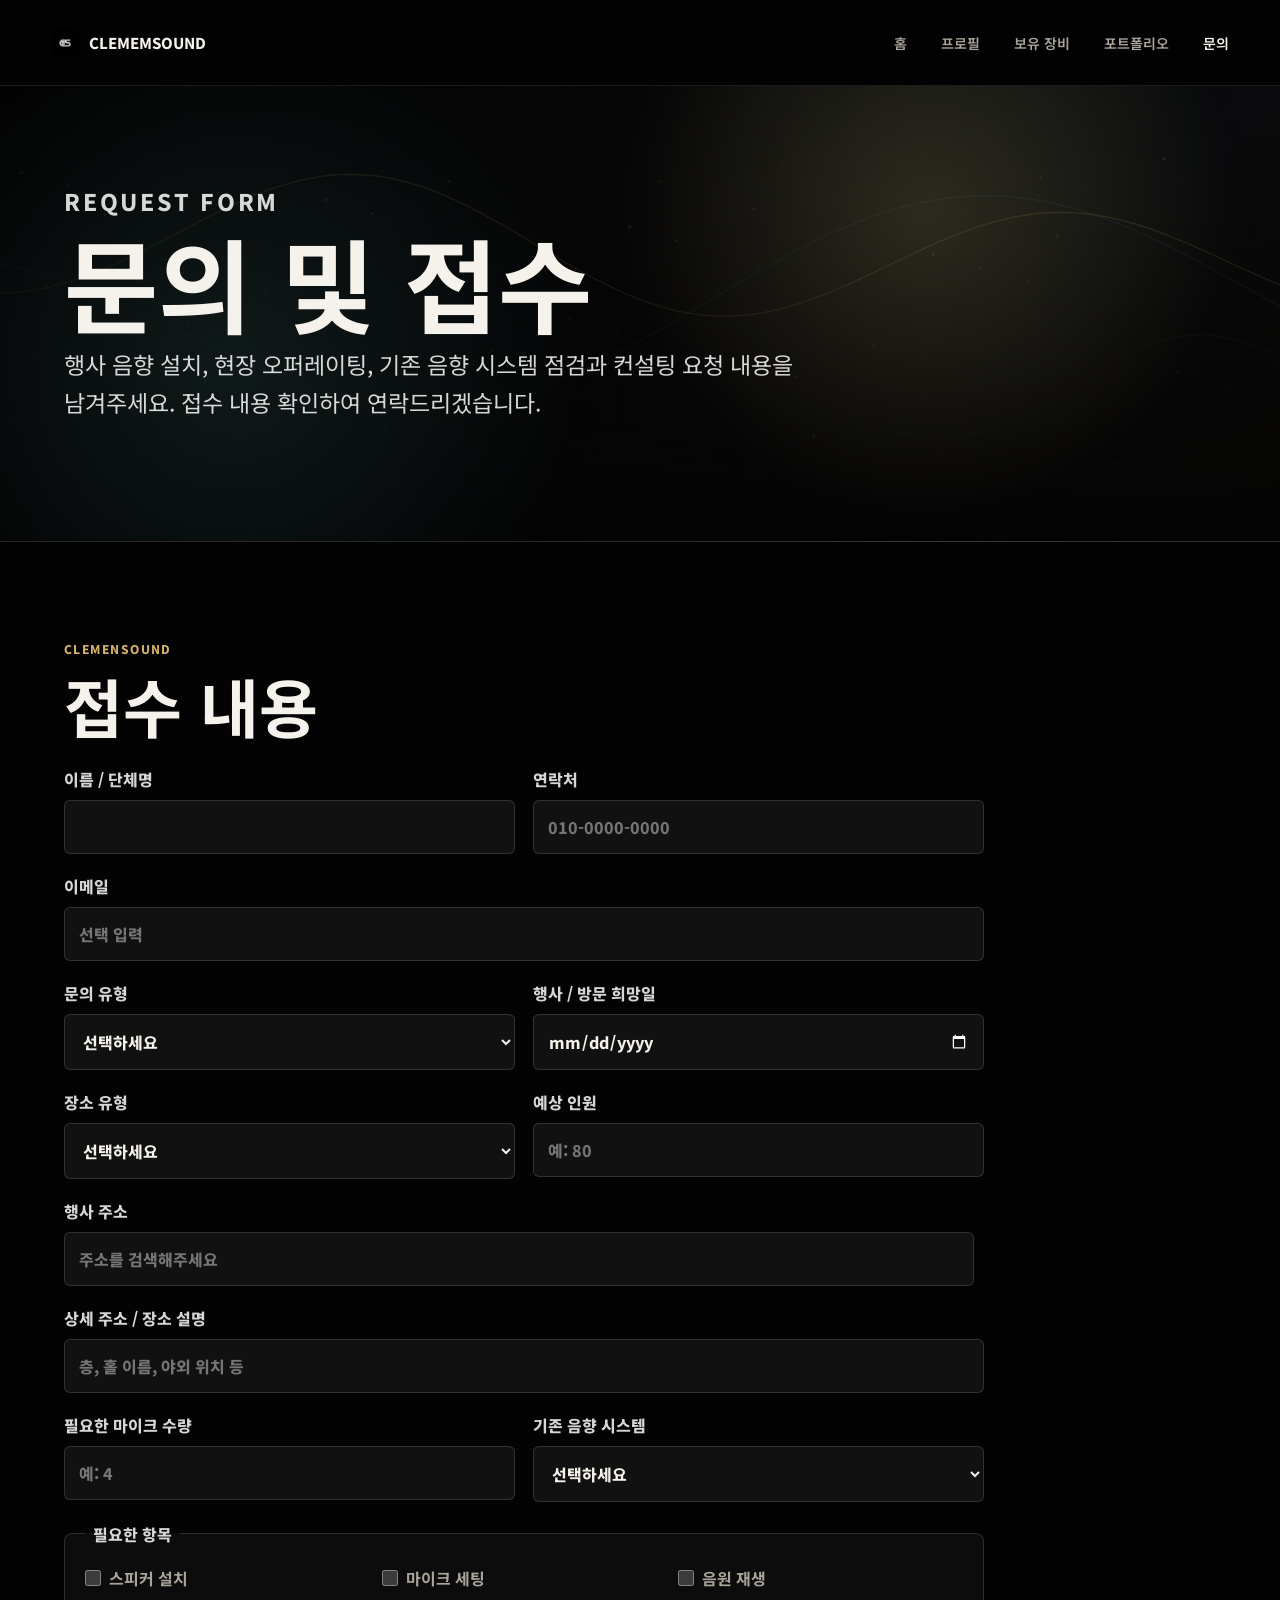
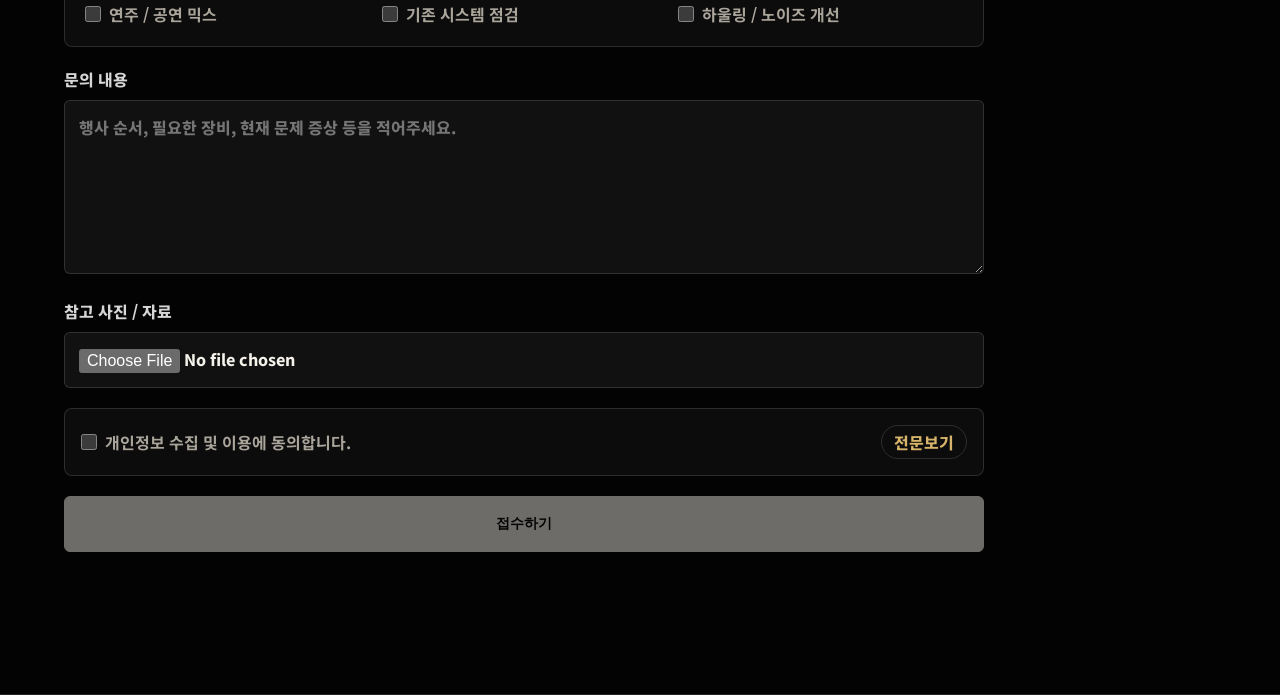
==== contact.html @ e85ae17f "All" ====
<!doctype html>
<html lang="ko">
  <head>
    <meta charset="utf-8" />
    <meta name="viewport" content="width=device-width, initial-scale=1" />
    <title>Contact · CLEMENSound</title>
    <meta
      name="description"
      content="CLEMENSound 음향 시스템 설치, 오퍼레이팅, 점검과 컨설팅 문의 접수 페이지입니다."
    />
    <link rel="preconnect" href="https://fonts.googleapis.com" />
    <link rel="preconnect" href="https://fonts.gstatic.com" crossorigin />
    <link
      href="https://fonts.googleapis.com/css2?family=Inter:wght@400;500;600;700;800&family=Noto+Sans+KR:wght@400;500;700;800&display=swap"
      rel="stylesheet"
    />
    <link rel="stylesheet" href="styles.css" />
    <script src="https://t1.daumcdn.net/mapjsapi/bundle/postcode/prod/postcode.v2.js" defer></script>
  </head>
  <body data-page="contact" data-footer-title="문의 접수 후 확인하여 연락드리겠습니다.">
    <div data-header></div>

    <main class="contact-page">
      <section class="contact-hero" aria-labelledby="contact-title">
        <canvas class="sound-canvas" aria-hidden="true"></canvas>
        <div class="hero-shade" aria-hidden="true"></div>
        <p class="eyebrow">Request Form</p>
        <h1 id="contact-title">문의 및 접수</h1>
        <p>
          행사 음향 설치, 현장 오퍼레이팅, 기존 음향 시스템 점검과 컨설팅 요청 내용을 남겨주세요.
          접수 내용 확인하여 연락드리겠습니다.
        </p>
      </section>

      <section class="contact-section" aria-labelledby="form-title">
        <div class="contact-form-wrap">
          <div class="profile-section-heading">
            <p class="eyebrow">CLEMENSound</p>
            <h2 id="form-title">접수 내용</h2>
          </div>

          <form id="contactForm" class="contact-form">
            <div class="form-grid">
              <label for="name">
                이름 / 단체명
                <input type="text" id="name" name="name" autocomplete="name" required />
              </label>
              <label for="phone">
                연락처
                <input type="tel" id="phone" name="phone" placeholder="010-0000-0000" autocomplete="tel" required />
              </label>
            </div>

            <label for="email">
              이메일
              <input type="email" id="email" name="email" placeholder="선택 입력" autocomplete="email" />
            </label>

            <div class="form-grid">
              <label for="request_type">
                문의 유형
                <select id="request_type" name="request_type" required>
                  <option value="">선택하세요</option>
                  <option value="음향 시스템 설치">음향 시스템 설치</option>
                  <option value="현장 오퍼레이팅">현장 오퍼레이팅</option>
                  <option value="기존 시스템 점검">기존 시스템 점검</option>
                  <option value="수정 및 컨설팅">수정 및 컨설팅</option>
                  <option value="기타 문의">기타 문의</option>
                </select>
              </label>
              <label for="event_date">
                행사 / 방문 희망일
                <input type="date" id="event_date" name="event_date" />
              </label>
            </div>

            <div class="form-grid">
              <label for="venue_type">
                장소 유형
                <select id="venue_type" name="venue_type" required>
                  <option value="">선택하세요</option>
                  <option value="실내 행사장">실내 행사장</option>
                  <option value="야외 행사장">야외 행사장</option>
                  <option value="종교시설">종교시설</option>
                  <option value="공연장">공연장</option>
                  <option value="카페 / 소규모 공간">카페 / 소규모 공간</option>
                  <option value="기타">기타</option>
                </select>
              </label>
              <label for="audience_count">
                예상 인원
                <input type="number" id="audience_count" name="audience_count" min="0" placeholder="예: 80" />
              </label>
            </div>

            <label for="address">
              행사 주소
              <div class="address-row">
                <input type="text" id="address" name="address" readonly placeholder="주소를 검색해주세요" required />
              </div>
            </label>

            <label for="address_detail">
              상세 주소 / 장소 설명
              <input type="text" id="address_detail" name="address_detail" placeholder="층, 홀 이름, 야외 위치 등" />
            </label>

            <div class="form-grid">
              <label for="mic_count">
                필요한 마이크 수량
                <input type="number" id="mic_count" name="mic_count" min="0" placeholder="예: 4" />
              </label>
              <label for="has_system">
                기존 음향 시스템
                <select id="has_system" name="has_system">
                  <option value="">선택하세요</option>
                  <option value="없음">없음</option>
                  <option value="있음">있음</option>
                  <option value="확인 필요">확인 필요</option>
                </select>
              </label>
            </div>

            <fieldset class="service-checks">
              <legend>필요한 항목</legend>
              <label><input type="checkbox" name="needs" value="스피커 설치" /> 스피커 설치</label>
              <label><input type="checkbox" name="needs" value="마이크 세팅" /> 마이크 세팅</label>
              <label><input type="checkbox" name="needs" value="음원 재생" /> 음원 재생</label>
              <label><input type="checkbox" name="needs" value="연주 / 공연 믹스" /> 연주 / 공연 믹스</label>
              <label><input type="checkbox" name="needs" value="기존 시스템 점검" /> 기존 시스템 점검</label>
              <label><input type="checkbox" name="needs" value="하울링 / 노이즈 개선" /> 하울링 / 노이즈 개선</label>
            </fieldset>

            <label for="message">
              문의 내용
              <textarea id="message" name="message" rows="6" placeholder="행사 순서, 필요한 장비, 현재 문제 증상 등을 적어주세요." required></textarea>
            </label>

            <label for="attachment">
              참고 사진 / 자료
              <input type="file" id="attachment" name="attachment" accept="image/*,.pdf" />
            </label>

            <div class="privacy-box">
              <label for="privacyAgree">
                <input type="checkbox" id="privacyAgree" required />
                개인정보 수집 및 이용에 동의합니다.
              </label>
              <button type="button" id="viewPrivacy">전문보기</button>
            </div>

            <button type="submit" class="button primary submit-button" disabled>접수하기</button>
            <p id="formStatus" class="form-status" role="status" aria-live="polite"></p>
          </form>
        </div>
      </section>
    </main>

    <div id="loading-message" class="loading-overlay" hidden>
      <div class="loading-box">
        <div class="spinner" aria-hidden="true"></div>
        <p>접수 등록 중입니다.<br />잠시만 기다려 주세요.</p>
      </div>
    </div>

    <div id="privacy-modal" class="modal" hidden>
      <div class="modal-content">
        <button type="button" class="close" aria-label="닫기">&times;</button>
        <h2>개인정보 수집 및 이용 안내</h2>
        <p>
          수집된 개인정보는 문의 확인, 일정 조율, 견적 및 서비스 응대를 위한 목적으로만 사용됩니다.
          접수자는 이에 동의하며, 요청 시 접수 정보 삭제를 요청할 수 있습니다.
        </p>
      </div>
    </div>

    <div data-footer></div>
    <script src="common.js"></script>
    <script src="script.js"></script>
    <script src="contact.js?v=20260425-forms-6"></script>
  </body>
</html>
---- styles.css ----
:root {
  color-scheme: dark;
  --font-main: "Century Gothic", "HY태백", "HYTaebaek", "Noto Sans KR", "Malgun Gothic", system-ui, sans-serif;
  --hero-height: 46vh;
  --bg: #030303;
  --panel: #0d0e10;
  --panel-2: #14161a;
  --text: #f5f2eb;
  --muted: #aaa59b;
  --line: rgba(245, 242, 235, 0.14);
  --white-soft: rgba(255, 255, 255, 0.84);
  --gold: #d7b46a;
  --red: #d95f50;
  --cyan: #77d7d5;
}

* {
  box-sizing: border-box;
}

html {
  scroll-behavior: smooth;
  scroll-padding-top: 86px;
}

body {
  margin: 0;
  padding-bottom: 0;
  background: var(--bg);
  color: var(--text);
  font-family: var(--font-main);
  letter-spacing: 0;
  overflow-wrap: break-word;
  word-break: keep-all;
}

a {
  color: inherit;
  text-decoration: none;
}

.site-header {
  position: fixed;
  inset: 0 0 auto;
  z-index: 100;
  width: 100%;
  min-height: 86px;
  display: flex;
  align-items: center;
  padding: 22px clamp(20px, 4vw, 56px);
  border-bottom: 1px solid rgba(245, 242, 235, 0.1);
  background: rgba(3, 3, 3, 0.82);
  backdrop-filter: blur(18px);
}

.header-inner {
  display: flex;
  align-items: center;
  justify-content: space-between;
  gap: 24px;
  width: 100%;
}

.brand,
.nav-links {
  display: flex;
  align-items: center;
}

.brand {
  gap: 10px;
  font-weight: 800;
  font-size: 15px;
  text-transform: uppercase;
  white-space: nowrap;
}

.brand img {
  width: 28px;
  height: 28px;
  object-fit: contain;
  border-radius: 4px;
}

/* .brand-mark {
  width: 26px;
  height: 26px;
  border: 1px solid var(--line);
  border-radius: 50%;
  background:
    linear-gradient(90deg, transparent 41%, var(--gold) 42% 46%, transparent 47%),
    radial-gradient(circle at 50% 50%, rgba(215, 180, 106, 0.8), transparent 48%);
} */

.nav-links {
  gap: clamp(16px, 3vw, 34px);
  color: var(--muted);
  font-size: 14px;
  font-weight: 600;
}

.nav-links a:hover {
  color: var(--text);
}

.nav-links a.is-active,
.nav-links a[aria-current="page"] {
  color: var(--text);
}

.hero {
  position: relative;
  min-height: var(--hero-height);
  display: grid;
  align-items: end;
  overflow: hidden;
  padding: 118px clamp(20px, 5vw, 72px) 30px;
  border-bottom: 1px solid var(--line);
  background-color: #030303;
  background-image:
    linear-gradient(90deg, rgba(3, 3, 3, 0.9), rgba(3, 3, 3, 0.54)),
    url("assets/images/saffiano2.jpg");
  background-position:
    center,
    top left;
  background-repeat:
    no-repeat,
    repeat;
  background-size:
    auto,
    auto;
}

.sound-canvas,
.hero-shade {
  position: absolute;
  inset: 0;
}

.sound-canvas {
  width: 100%;
  height: 100%;
  opacity: 0.64;
}

.hero-shade {
  background:
    radial-gradient(circle at 72% 28%, rgba(215, 180, 106, 0.16), transparent 31%),
    radial-gradient(circle at 18% 62%, rgba(119, 215, 213, 0.1), transparent 32%),
    linear-gradient(90deg, rgba(3, 3, 3, 0.74) 0%, rgba(3, 3, 3, 0.48) 44%, rgba(3, 3, 3, 0.32) 100%),
    linear-gradient(180deg, rgba(3, 3, 3, 0.18), rgba(3, 3, 3, 0.9));
}

.hero-inner {
  position: relative;
  z-index: 1;
  width: min(900px, 100%);
  padding-bottom: clamp(32px, 6vh, 62px);
}

.eyebrow {
  margin: 0 0 16px;
  color: var(--gold);
  font-size: 12px;
  font-weight: 800;
  letter-spacing: 0.12em;
  text-transform: uppercase;
}

h1,
h2,
h3,
p {
  margin-top: 0;
}

h1 {
  margin-bottom: 20px;
  font-size: clamp(62px, 13vw, 170px);
  line-height: 0.86;
  letter-spacing: 0;
  overflow-wrap: normal;
  word-break: keep-all;
}

.brand span,
#hero-title {
  white-space: nowrap;
}

h2,
h3,
p,
.button,
.nav-links a,
.equipment-row h3,
.equipment-row p,
.equipment-row strong {
  overflow-wrap: break-word;
}

.hero-copy {
  width: min(690px, 100%);
  color: var(--white-soft);
  font-size: clamp(18px, 2vw, 24px);
  line-height: 1.62;
}

.hero-actions {
  display: flex;
  flex-wrap: wrap;
  gap: 12px;
  margin-top: 34px;
}

.button {
  display: inline-flex;
  align-items: center;
  justify-content: center;
  min-height: 48px;
  padding: 0 22px;
  border: 1px solid var(--line);
  border-radius: 6px;
  font-weight: 800;
  font-size: 14px;
}

.button.primary {
  background: var(--text);
  color: #050505;
  border-color: var(--text);
}

.button.secondary {
  color: var(--text);
  background: rgba(255, 255, 255, 0.06);
}

.button:hover {
  transform: translateY(-1px);
}

.hero-metrics {
  position: relative;
  z-index: 1;
  display: grid;
  grid-template-columns: repeat(3, minmax(0, 1fr));
  gap: 1px;
  width: min(760px, 100%);
  background: var(--line);
  border: 1px solid var(--line);
}

.hero-metrics div {
  padding: 18px;
  background: rgba(8, 9, 10, 0.72);
  backdrop-filter: blur(14px);
}

.hero-metrics strong,
.hero-metrics span {
  display: block;
}

.hero-metrics strong {
  font-size: 24px;
}

.hero-metrics span {
  margin-top: 4px;
  color: var(--muted);
  font-size: 13px;
}

.section {
  padding: clamp(76px, 11vw, 142px) clamp(20px, 5vw, 72px);
}

.section-heading {
  display: flex;
  justify-content: space-between;
  gap: 24px;
  align-items: end;
  margin-bottom: 34px;
}

.section-heading.narrow {
  display: block;
  max-width: 760px;
}

h2 {
  margin-bottom: 0;
  font-size: clamp(34px, 5vw, 70px);
  line-height: 1;
}

.work-grid {
  display: grid;
  grid-template-columns: repeat(3, minmax(0, 1fr));
  gap: 1px;
  background: var(--line);
  border: 1px solid var(--line);
}

.work-card {
  min-height: 430px;
  padding: 28px;
  display: flex;
  flex-direction: column;
  justify-content: flex-end;
  background: linear-gradient(180deg, var(--panel-2), var(--panel));
}

.track-visual {
  flex: 1;
  display: flex;
  align-items: center;
  gap: 12px;
  margin-bottom: 42px;
}

.track-visual span {
  width: 100%;
  min-width: 16px;
  border-radius: 999px;
  background: currentColor;
  opacity: 0.84;
}

.track-visual span:nth-child(1) { height: 28%; }
.track-visual span:nth-child(2) { height: 62%; }
.track-visual span:nth-child(3) { height: 100%; }
.track-visual span:nth-child(4) { height: 48%; }
.track-visual span:nth-child(5) { height: 78%; }

.track-visual.calm { color: var(--gold); }
.track-visual.pulse { color: var(--red); }
.track-visual.bright { color: var(--cyan); }

.work-card h3,
.service-list h3 {
  margin-bottom: 12px;
  font-size: 24px;
}

.work-card p,
.service-list p,
.studio-copy p {
  color: var(--muted);
  line-height: 1.74;
}

.services-section {
  background: #08090a;
}

.service-list {
  display: grid;
  margin-top: 42px;
  border-top: 1px solid var(--line);
}

.service-list article {
  display: grid;
  grid-template-columns: 90px 1fr 1.4fr;
  gap: 28px;
  padding: 30px 0;
  border-bottom: 1px solid var(--line);
}

.service-list span {
  color: var(--gold);
  font-weight: 800;
}

.studio-section {
  display: grid;
  grid-template-columns: minmax(0, 0.95fr) minmax(320px, 0.72fr);
  gap: clamp(28px, 6vw, 86px);
  align-items: center;
  padding: clamp(76px, 11vw, 142px) clamp(20px, 5vw, 72px);
}

.studio-copy {
  max-width: 760px;
}

.console-panel {
  border: 1px solid var(--line);
  border-radius: 8px;
  padding: 24px;
  background:
    linear-gradient(135deg, rgba(255, 255, 255, 0.08), transparent 38%),
    #101114;
  box-shadow: 0 28px 90px rgba(0, 0, 0, 0.44);
}

.console-top,
.knob-row,
.meter,
.faders {
  display: grid;
  gap: 14px;
}

.console-top {
  grid-template-columns: 1.4fr 0.8fr 0.5fr;
  margin-bottom: 24px;
}

.console-top span,
.faders span {
  height: 12px;
  border-radius: 999px;
  background: rgba(255, 255, 255, 0.18);
}

.knob-row {
  grid-template-columns: repeat(4, 1fr);
  margin-bottom: 26px;
}

.knob-row span {
  aspect-ratio: 1;
  border-radius: 50%;
  background:
    radial-gradient(circle at 50% 50%, #101114 0 36%, transparent 37%),
    conic-gradient(from 30deg, var(--gold), var(--red), var(--cyan), var(--gold));
}

.meter {
  grid-template-columns: repeat(8, 1fr);
  align-items: end;
  min-height: 180px;
  margin-bottom: 24px;
  padding: 16px;
  background: #070809;
  border: 1px solid var(--line);
}

.meter i {
  display: block;
  min-height: 24px;
  background: linear-gradient(180deg, var(--red), var(--gold), var(--cyan));
}

.meter i:nth-child(1) { height: 38%; }
.meter i:nth-child(2) { height: 84%; }
.meter i:nth-child(3) { height: 54%; }
.meter i:nth-child(4) { height: 96%; }
.meter i:nth-child(5) { height: 44%; }
.meter i:nth-child(6) { height: 72%; }
.meter i:nth-child(7) { height: 62%; }
.meter i:nth-child(8) { height: 88%; }

.faders {
  grid-template-columns: repeat(3, 1fr);
}

.faders span:nth-child(2) {
  background: var(--gold);
}

.site-footer {
  position: static;
  display: flex;
  justify-content: space-between;
  gap: 22px;
  align-items: center;
  min-height: 96px;
  padding: 18px clamp(20px, 5vw, 72px);
  border-top: 1px solid rgba(5, 5, 5, 0.14);
  background: rgba(245, 242, 235, 0.92);
  color: #050505;
  backdrop-filter: blur(18px);
}

.site-footer .eyebrow {
  margin-bottom: 8px;
  color: #5d461c;
}

.site-footer h2 {
  max-width: 760px;
  font-size: clamp(20px, 2.6vw, 34px);
  line-height: 1.08;
}

.site-footer .button.primary {
  color: var(--text);
  background: #050505;
  border-color: #050505;
  white-space: nowrap;
}

.footer-actions {
  display: flex;
  flex-wrap: wrap;
  justify-content: flex-end;
  gap: 10px;
}

.button.kakao {
  color: #1f1b00;
  background: #fee500;
  border-color: #fee500;
  white-space: nowrap;
}

.profile-page,
.portfolio-page,
.equipment-page,
.contact-page {
  padding-top: 86px;
}

.profile-hero {
  position: relative;
  overflow: hidden;
  min-height: var(--hero-height);
  padding: clamp(58px, 8vw, 96px) clamp(20px, 5vw, 72px);
  border-bottom: 1px solid var(--line);
  background:
    radial-gradient(circle at 78% 34%, rgba(215, 180, 106, 0.16), transparent 30%),
    linear-gradient(135deg, #030303, #101114 74%, #17110b);
}

.profile-hero h1 {
  position: relative;
  z-index: 1;
  max-width: 980px;
  font-size: clamp(48px, 8vw, 118px);
}

.profile-hero p {
  position: relative;
  z-index: 1;
  max-width: 760px;
  color: var(--white-soft);
  font-size: clamp(18px, 2vw, 23px);
  line-height: 1.68;
}

.profile-badge {
  display: grid;
  place-items: center;
  aspect-ratio: 1;
  border: 1px solid var(--line);
  border-radius: 8px;
  background:
    linear-gradient(135deg, rgba(255, 255, 255, 0.08), transparent 40%),
    #0c0d0f;
}

.profile-badge span {
  color: var(--gold);
  font-size: clamp(54px, 8vw, 118px);
  font-weight: 800;
}

.profile-section {
  padding: clamp(62px, 9vw, 112px) clamp(20px, 5vw, 72px);
  border-bottom: 1px solid var(--line);
}

.profile-section-heading {
  margin-bottom: 30px;
}

.profile-section h2 {
  font-size: clamp(32px, 4vw, 56px);
}

.profile-panel {
  max-width: 860px;
  padding: 28px;
  border: 1px solid var(--line);
  border-radius: 8px;
  background: var(--panel);
}

.profile-panel p,
.profile-list p {
  margin-bottom: 0;
  color: var(--muted);
  line-height: 1.74;
}

.profile-list {
  display: grid;
  border-top: 1px solid var(--line);
}

.profile-list article {
  display: grid;
  grid-template-columns: 90px 1fr 1.4fr;
  gap: 28px;
  padding: 30px 0;
  border-bottom: 1px solid var(--line);
}

.profile-list span {
  color: var(--gold);
  font-weight: 800;
}

.profile-list h3 {
  margin-bottom: 0;
  font-size: 24px;
}

.profile-tags {
  display: flex;
  flex-wrap: wrap;
  gap: 12px;
}

.profile-tags span {
  display: inline-flex;
  min-height: 42px;
  align-items: center;
  padding: 0 16px;
  border: 1px solid var(--line);
  border-radius: 999px;
  color: var(--white-soft);
  background: rgba(255, 255, 255, 0.05);
  font-weight: 700;
}

.portfolio-hero {
  position: relative;
  overflow: hidden;
  min-height: var(--hero-height);
  padding: clamp(58px, 8vw, 96px) clamp(20px, 5vw, 72px);
  border-bottom: 1px solid var(--line);
  background:
    radial-gradient(circle at 72% 28%, rgba(119, 215, 213, 0.12), transparent 30%),
    linear-gradient(135deg, #030303, #111316 70%, #160d0b);
}

.portfolio-hero h1 {
  position: relative;
  z-index: 1;
  max-width: 980px;
  font-size: clamp(48px, 8vw, 118px);
}

.portfolio-hero p {
  position: relative;
  z-index: 1;
  max-width: 740px;
  color: var(--white-soft);
  font-size: clamp(18px, 2vw, 23px);
  line-height: 1.68;
}

.portfolio-section {
  padding: clamp(62px, 9vw, 112px) clamp(20px, 5vw, 72px);
  border-bottom: 1px solid var(--line);
}

.portfolio-grid {
  display: grid;
  grid-template-columns: repeat(4, minmax(0, 1fr));
  gap: 1px;
  border: 1px solid var(--line);
  background: var(--line);
}

.portfolio-card {
  min-height: 360px;
  display: flex;
  flex-direction: column;
  padding: 22px;
  background: var(--panel);
}

.portfolio-visual {
  min-height: 150px;
  margin-bottom: auto;
  border: 1px solid var(--line);
  border-radius: 8px;
  background:
    linear-gradient(90deg, transparent 0 12%, currentColor 12% 15%, transparent 15% 24%, currentColor 24% 28%, transparent 28%),
    linear-gradient(180deg, rgba(255, 255, 255, 0.08), transparent),
    #08090a;
  opacity: 0.86;
}

.portfolio-visual.calm { color: rgba(215, 180, 106, 0.7); }
.portfolio-visual.pulse { color: rgba(217, 95, 80, 0.64); }
.portfolio-visual.bright { color: rgba(119, 215, 213, 0.64); }
.portfolio-visual.neutral { color: rgba(245, 242, 235, 0.32); }

.portfolio-card span {
  margin-top: 26px;
  color: var(--gold);
  font-size: 12px;
  font-weight: 800;
  text-transform: uppercase;
}

.portfolio-card h3 {
  margin: 10px 0 12px;
  font-size: 23px;
}

.portfolio-card p,
.case-template p {
  margin-bottom: 0;
  color: var(--muted);
  line-height: 1.68;
}

.case-template {
  display: grid;
  border-top: 1px solid var(--line);
}

.case-template article {
  display: grid;
  grid-template-columns: 90px 1fr 1.4fr;
  gap: 28px;
  padding: 30px 0;
  border-bottom: 1px solid var(--line);
}

.case-template span {
  color: var(--gold);
  font-weight: 800;
}

.case-template h3 {
  margin-bottom: 0;
  font-size: 24px;
}

.equipment-hero {
  position: relative;
  overflow: hidden;
  min-height: var(--hero-height);
  padding: clamp(58px, 8vw, 96px) clamp(20px, 5vw, 72px);
  border-bottom: 1px solid var(--line);
  background:
    radial-gradient(circle at 78% 26%, rgba(215, 180, 106, 0.14), transparent 30%),
    linear-gradient(135deg, #030303, #101114 72%, #121212);
}

.equipment-hero h1 {
  position: relative;
  z-index: 1;
  max-width: 980px;
  font-size: clamp(48px, 8vw, 118px);
}

.equipment-hero p {
  position: relative;
  z-index: 1;
  max-width: 760px;
  color: var(--white-soft);
  font-size: clamp(18px, 2vw, 23px);
  line-height: 1.68;
}

.equipment-section {
  padding: clamp(62px, 9vw, 112px) clamp(20px, 5vw, 72px);
  border-bottom: 1px solid var(--line);
}

.equipment-table {
  display: grid;
  border: 1px solid var(--line);
  background: var(--panel);
}

.equipment-row {
  display: grid;
  grid-template-columns: 160px 1fr 1fr 2fr 2fr 1fr;
	gap: 20px;	
	padding: 20px;
	border-bottom: 1px solid var(--line);
	align-items: center;
}

.equipment-row:last-child {
  border-bottom: 0;
}

.equipment-head {
  min-height: 50px;
  color: var(--gold);
  background: rgba(255, 255, 255, 0.04);
  font-size: 12px;
  font-weight: 800;
  text-transform: uppercase;
}

.equipment-photo {
  display: grid;
  place-items: center;
  width: 100%;
  aspect-ratio: 1;
  padding: 0;
  overflow: hidden;
  border: 1px solid var(--line);
  border-radius: 8px;
  background:
    linear-gradient(135deg, rgba(255, 255, 255, 0.08), transparent 44%),
    #08090a;
  cursor: zoom-in;
}

.equipment-photo img {
  width: calc(100% - 18px);
  height: calc(100% - 18px);
  object-fit: contain;
  transition: transform 0.2s ease;
}

.equipment-photo:hover img,
.equipment-photo:focus-visible img {
  transform: scale(1.04);
}

.image-preview-layer {
  position: fixed;
  inset: 0;
  z-index: 120;
  display: grid;
  place-items: center;
  padding: clamp(18px, 4vw, 46px);
  background: rgba(0, 0, 0, 0.56);
  pointer-events: none;
}

.image-preview-layer[data-locked="true"] {
  pointer-events: auto;
}

.image-preview-layer[hidden] {
  display: none;
}

.image-preview-card {
  position: relative;
  width: min(920px, 92vw);
  max-height: 82vh;
  padding: 14px;
  border: 1px solid var(--line);
  border-radius: 8px;
  background: rgba(10, 11, 13, 0.96);
  box-shadow: 0 28px 90px rgba(0, 0, 0, 0.54);
}

.image-preview-card img {
  display: block;
  width: 100%;
  max-height: 70vh;
  object-fit: contain;
  border-radius: 6px;
  background: #050505;
}

.image-preview-card p {
  margin: 12px 0 0;
  color: var(--text);
  font-weight: 800;
}

.image-preview-close {
  position: absolute;
  top: 8px;
  right: 8px;
  width: 34px;
  height: 34px;
  border: 1px solid var(--line);
  border-radius: 50%;
  background: rgba(5, 5, 5, 0.82);
  color: var(--text);
  cursor: pointer;
  font-size: 24px;
  line-height: 1;
}

.equipment-row h3 {
  margin-bottom: 0;
  font-size: 22px;
}

.equipment-row strong {
  color: var(--text);
  font-size: 18px;
}

.equipment-row p,
.equipment-list p {
  margin-bottom: 0;
  color: var(--muted);
  line-height: 1.68;
}

.equipment-list {
  display: grid;
  border-top: 1px solid var(--line);
}

.equipment-list article {
  display: grid;
  grid-template-columns: 90px 1fr 1.4fr;
  gap: 28px;
  padding: 30px 0;
  border-bottom: 1px solid var(--line);
}

.equipment-list span {
  color: var(--gold);
  font-weight: 800;
}

.equipment-list h3 {
  margin-bottom: 0;
  font-size: 24px;
}

.contact-hero {
  position: relative;
  overflow: hidden;
  min-height: var(--hero-height);
  padding: clamp(58px, 8vw, 96px) clamp(20px, 5vw, 72px);
  border-bottom: 1px solid var(--line);
  background:
    radial-gradient(circle at 74% 30%, rgba(119, 215, 213, 0.12), transparent 30%),
    linear-gradient(135deg, #030303, #101114 74%, #17110b);
}

.contact-hero h1 {
  position: relative;
  z-index: 1;
  max-width: 980px;
  font-size: clamp(48px, 8vw, 118px);
}

.contact-hero p {
  position: relative;
  z-index: 1;
  max-width: 760px;
  color: var(--white-soft);
  font-size: clamp(18px, 2vw, 23px);
  line-height: 1.68;
}

.contact-section {
  padding: clamp(54px, 8vw, 98px) clamp(20px, 5vw, 72px);
  border-bottom: 1px solid var(--line);
}

.contact-form-wrap {
  max-width: 920px;
}

.contact-form {
  display: grid;
  gap: 20px;
}

.form-grid {
  display: grid;
  grid-template-columns: repeat(2, minmax(0, 1fr));
  gap: 18px;
}

.contact-form label,
.service-checks legend {
  color: var(--white-soft);
  font-weight: 800;
}

.contact-form input,
.contact-form select,
.contact-form textarea {
  width: 100%;
  margin-top: 9px;
  padding: 14px 14px;
  border: 1px solid var(--line);
  border-radius: 6px;
  outline: none;
  background: rgba(255, 255, 255, 0.06);
  color: var(--text);
  font: inherit;
}

.contact-form input:focus,
.contact-form select:focus,
.contact-form textarea:focus {
  border-color: rgba(215, 180, 106, 0.68);
  box-shadow: 0 0 0 3px rgba(215, 180, 106, 0.12);
}

.contact-form option {
  color: #050505;
}

.contact-form textarea {
  resize: vertical;
  min-height: 150px;
}

.address-row {
  display: grid;
  grid-template-columns: minmax(0, 1fr) auto;
  gap: 10px;
  align-items: end;
}

.form-button {
  margin-top: 9px;
  min-height: 49px;
}

.service-checks {
  display: grid;
  grid-template-columns: repeat(3, minmax(0, 1fr));
  gap: 12px;
  margin: 0;
  padding: 20px;
  border: 1px solid var(--line);
  border-radius: 8px;
  background: rgba(255, 255, 255, 0.04);
}

.service-checks legend {
  padding: 0 8px;
}

.service-checks label,
.privacy-box label {
  display: flex;
  align-items: center;
  gap: 8px;
  color: var(--muted);
  font-weight: 700;
}

.service-checks input,
.privacy-box input {
  width: 16px;
  height: 16px;
  margin: 0;
  accent-color: var(--gold);
}

.privacy-box {
  display: flex;
  align-items: center;
  justify-content: space-between;
  gap: 12px;
  padding: 16px;
  border: 1px solid var(--line);
  border-radius: 8px;
  background: rgba(255, 255, 255, 0.04);
}

#viewPrivacy {
  min-width: 86px;
  min-height: 34px;
  border: 1px solid var(--line);
  border-radius: 999px;
  background: transparent;
  color: var(--gold);
  cursor: pointer;
  font: inherit;
  font-weight: 800;
}

.submit-button {
  width: 100%;
  min-height: 56px;
}

.submit-button:disabled {
  cursor: not-allowed;
  opacity: 0.44;
}

.form-status {
  min-height: 24px;
  margin-bottom: 0;
  color: var(--muted);
  font-weight: 800;
}

.form-status[data-state="success"] {
  color: var(--cyan);
}

.form-status[data-state="warn"] {
  color: var(--gold);
}

.form-status[data-state="error"] {
  color: var(--red);
}

.loading-overlay,
.modal {
  position: fixed;
  inset: 0;
  z-index: 100;
  display: grid;
  place-items: center;
  padding: 20px;
  background: rgba(0, 0, 0, 0.62);
}

.loading-overlay[hidden],
.modal[hidden] {
  display: none;
}

.loading-box,
.modal-content {
  width: min(430px, 100%);
  padding: 28px;
  border: 1px solid var(--line);
  border-radius: 8px;
  background: var(--text);
  color: #050505;
  box-shadow: 0 28px 90px rgba(0, 0, 0, 0.44);
}

.loading-box {
  text-align: center;
}

.modal-content {
  position: relative;
}

.modal-content h2 {
  font-size: 26px;
}

.modal-content p {
  margin-bottom: 0;
  line-height: 1.7;
}

.close {
  position: absolute;
  top: 10px;
  right: 12px;
  border: 0;
  background: transparent;
  color: #050505;
  cursor: pointer;
  font-size: 30px;
  line-height: 1;
}

.spinner {
  width: 46px;
  height: 46px;
  margin: 0 auto 16px;
  border: 5px solid rgba(5, 5, 5, 0.16);
  border-top-color: var(--gold);
  border-radius: 50%;
  animation: spin 0.9s linear infinite;
}

@keyframes spin {
  to {
    transform: rotate(360deg);
  }
}

@media (max-width: 860px) {
  body {
    padding-bottom: 184px;
  }

  .nav-links {
    display: flex;
  }



  .hero,
  .profile-hero,
  .portfolio-hero,
  .equipment-hero,
  .contact-hero {
    min-height: var(--hero-height);
  }

  .hero-metrics,
  .work-grid,
  .studio-section,
  .profile-hero,
  .portfolio-grid,
  .form-grid,
  .service-checks {
    grid-template-columns: 1fr;
  }

  .equipment-head {
    display: none;
  }

  .equipment-row {
    grid-template-columns: 1fr;
    align-items: start;
    gap: 12px;
  }

  .equipment-photo {
    max-width: 260px;
  }

  .section-heading {
    display: block;
  }

  .work-card {
    min-height: 320px;
  }

  .service-list article,
  .profile-list article,
  .case-template article,
  .equipment-list article {
    grid-template-columns: 1fr;
    gap: 10px;
  }

  .site-footer {
    align-items: flex-start;
    flex-direction: column;
    gap: 14px;
    min-height: 168px;
  }

  .site-footer .button {
    min-height: 42px;
  }

  .footer-actions {
    justify-content: flex-start;
    width: 100%;
  }
}

@media (max-width: 520px) {
  body {
    padding-bottom: 220px;
  }

  .site-header {
    padding: 18px 18px;
  }

  .brand {
    font-size: 13px;
  }

  .hero,
  .profile-hero,
  .portfolio-hero,
  .equipment-hero,
  .contact-hero {
    min-height: var(--hero-height);
    padding-top: 104px;
  }

  .hero-metrics {
    display: none;
  }

  .button {
    width: 100%;
  }

  .site-footer {
    min-height: 198px;
    padding: 14px 18px;
  }

  .site-footer h2 {
    font-size: 18px;
  }

  .profile-page,
  .portfolio-page,
  .equipment-page,
  .contact-page {
    padding-top: 70px;
  }

  .address-row,
  .privacy-box {
    grid-template-columns: 1fr;
    display: grid;
  }

  .profile-hero {
    padding-top: 70px;
  }

  .profile-badge {
    max-width: 180px;
  }
}

/* =========================
   ✅ 모바일 반응형 FIX
========================= */

@media (max-width: 768px) {

  /* ✅ 헤더 */
  .site-header {
    flex-direction: column;
    align-items: flex-start;
    padding: 16px 20px;
  }

  .brand {
    font-size: 14px;
  }

  .nav-links {
    width: 100%;
    flex-direction: column;
    gap: 12px;
    margin-top: 12px;
  }

  .nav-links a {
    width: 100%;
    padding: 10px 0;
    border-bottom: 1px solid rgba(255,255,255,0.08);
  }

  /* ✅ 히어로 영역 */
  .hero {
    padding: 100px 20px 20px;
    min-height: auto;
  }

  /* ❗ 문제 해결: 텍스트 줄바꿈 */
  #hero-title {
    white-space: normal;
  }

  h1 {
    font-size: 42px;
    line-height: 1.1;
  }

  .hero-copy {
    font-size: 16px;
    line-height: 1.5;
  }

  /* ✅ 메트릭 (3칸 → 1칸) */
  .hero-metrics {
    grid-template-columns: 1fr;
  }

  .hero-metrics div {
    padding: 14px;
  }

  /* ✅ 섹션 여백 */
  .section {
    padding: 50px 20px;
  }

  /* ✅ work grid */
  .work-grid {
    grid-template-columns: 1fr;
  }

  /* ✅ 서비스 리스트 */
  .service-list article {
    grid-template-columns: 1fr;
    gap: 10px;
  }

  /* ✅ studio */
  .studio-section {
    grid-template-columns: 1fr;
  }

  /* ✅ footer */
  .site-footer {
    flex-direction: column;
    align-items: flex-start;
    gap: 12px;
  }

  .footer-actions {
    width: 100%;
    justify-content: flex-start;
  }

  /* ✅ profile */
  .profile-hero {
    grid-template-columns: 1fr;
  }

  .profile-list article {
    grid-template-columns: 1fr;
  }

  /* ✅ portfolio */
  .portfolio-grid {
    grid-template-columns: 1fr;
  }

  /* ✅ equipment */
  .equipment-row {
    grid-template-columns: 1fr;
  }

  /* ✅ contact form */
  .form-grid {
    grid-template-columns: 1fr;
  }
}

/* 🍔 햄버거 메뉴 CSS */
.menu-toggle {
  display: none;
}

.menu-toggle span {
  display: block;
  width: 24px;
  height: 2px;
  background: var(--text);
  margin: 5px 0;
}

/* 모바일 */
@media (max-width: 768px) {

  .site-header {
    flex-direction: row;
    justify-content: space-between;
    align-items: center;
  }

  .menu-toggle {
    display: block;
  }

  .nav-links {
    position: fixed;
    top: 70px;
    left: 0;
    width: 100%;
    height: calc(100vh - 70px);

    background: rgba(0,0,0,0.95);
    backdrop-filter: blur(20px);

    flex-direction: column;
    align-items: center;
    justify-content: center;

    transform: translateY(-100%);
    transition: 0.3s;
  }

  .nav-links.open {
    transform: translateY(0);
  }
}

/* Layout refinements */
body {
  padding-bottom: 0;
}

.menu-toggle {
  width: 44px;
  height: 44px;
  padding: 0;
  border: 1px solid var(--line);
  border-radius: 6px;
  background: rgba(255, 255, 255, 0.06);
  cursor: pointer;
}

.menu-toggle span {
  margin: 5px auto;
  transition: transform 0.2s ease, opacity 0.2s ease;
}

.menu-toggle.active span:nth-child(1) {
  transform: translateY(7px) rotate(45deg);
}

.menu-toggle.active span:nth-child(2) {
  opacity: 0;
}

.menu-toggle.active span:nth-child(3) {
  transform: translateY(-7px) rotate(-45deg);
}

@media (max-width: 860px) {
  body {
    padding-bottom: 0;
  }
}

@media (max-width: 768px) {
  .site-header {
    min-height: 70px;
    padding: 13px 18px;
    z-index: 200;
  }

  .header-inner {
    gap: 12px;
  }

  .brand {
    font-size: 13px;
  }

  .menu-toggle {
    display: block;
    flex: 0 0 auto;
  }

  .nav-links {
    position: fixed;
    top: 70px;
    left: 0;
    z-index: 190;
    display: flex;
    width: 100%;
    height: calc(100vh - 70px);
    height: calc(100dvh - 70px);
    margin: 0;
    padding: 28px 20px 40px;
    background: rgba(3, 3, 3, 0.97);
    align-items: stretch;
    justify-content: flex-start;
    gap: 0;
    transform: translateY(-100%);
    transition: transform 0.28s ease;
    visibility: hidden;
    opacity: 0;
    pointer-events: none;
    border-top: 1px solid var(--line);
    overflow-y: auto;
  }

  .nav-links a {
    display: flex;
    align-items: center;
    min-height: 58px;
    width: 100%;
    padding: 0;
    border-bottom: 1px solid rgba(255, 255, 255, 0.08);
    color: var(--text);
    font-size: 18px;
  }

  .nav-links.open {
    transform: translateY(0);
    visibility: visible;
    opacity: 1;
    pointer-events: auto;
  }

  body.menu-open {
    overflow: hidden;
  }

  #hero-title {
    white-space: normal;
  }

  h1 {
    font-size: clamp(38px, 13vw, 62px);
    line-height: 1.02;
  }

  h2 {
    font-size: clamp(30px, 9vw, 44px);
    line-height: 1.08;
  }

  .hero,
  .profile-hero,
  .portfolio-hero,
  .equipment-hero,
  .contact-hero {
    min-height: auto;
    padding: 86px 20px 34px;
  }

  .hero-inner {
    padding-bottom: 26px;
  }

  .hero-copy,
  .profile-hero p,
  .portfolio-hero p,
  .equipment-hero p,
  .contact-hero p {
    font-size: 16px;
    line-height: 1.58;
  }

  .hero-metrics {
    grid-template-columns: 1fr;
  }

  .hero-metrics div {
    padding: 14px;
  }

  .section,
  .studio-section,
  .profile-section,
  .portfolio-section,
  .equipment-section,
  .contact-section {
    padding: 52px 20px;
  }

  .profile-page,
  .portfolio-page,
  .equipment-page,
  .contact-page {
    padding-top: 70px;
  }

  .profile-badge {
    max-width: 180px;
  }

  .address-row,
  .privacy-box {
    display: grid;
    grid-template-columns: 1fr;
  }
}

@media (max-width: 520px) {
  body {
    padding-bottom: 0;
  }

  .hero-metrics {
    display: none;
  }

  .button {
    width: 100%;
  }

  .site-footer {
    min-height: 0;
    padding: 18px;
  }

  .site-footer h2 {
    font-size: 18px;
  }

  .footer-actions {
    display: grid;
  }
}

@media (prefers-reduced-motion: reduce) {
  .nav-links,
  .menu-toggle span {
    transition: none;
  }
}
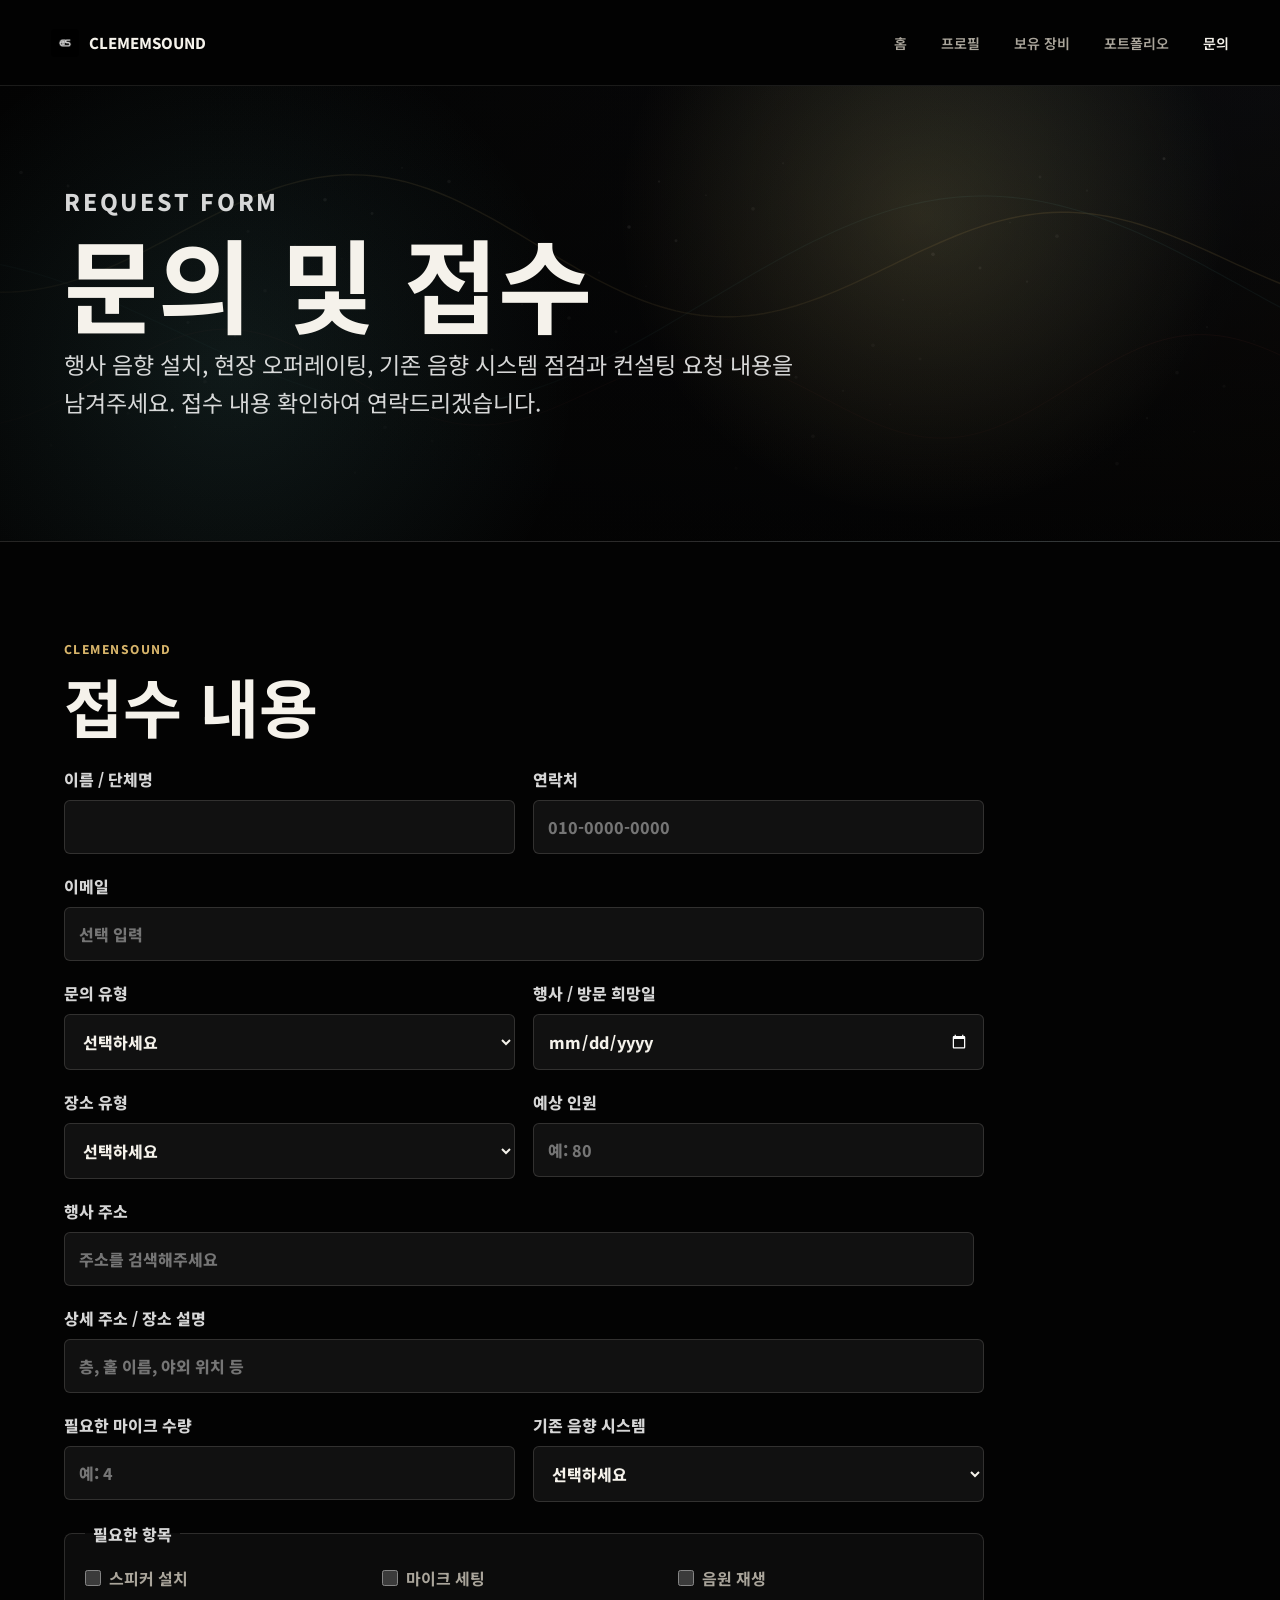
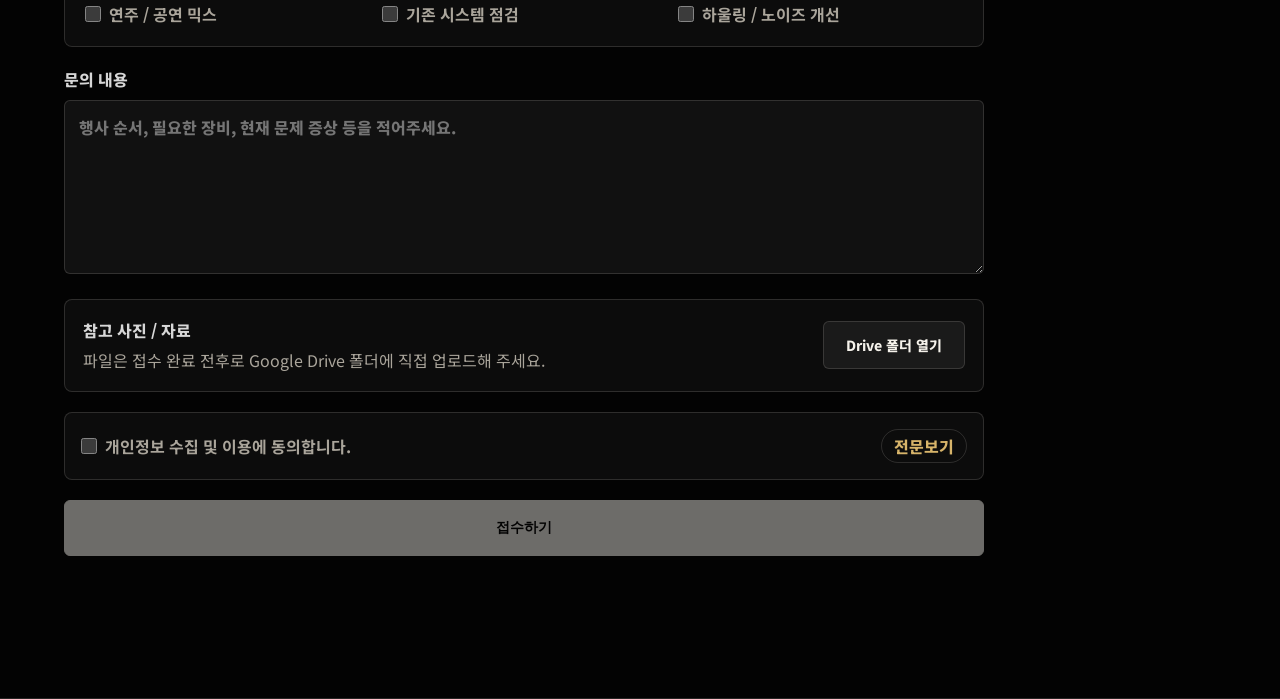
==== commit 2e538ad8: "drive" ====
--- a/contact.html
+++ b/contact.html
@@ -136,10 +136,20 @@
               <textarea id="message" name="message" rows="6" placeholder="행사 순서, 필요한 장비, 현재 문제 증상 등을 적어주세요." required></textarea>
             </label>
 
-            <label for="attachment">
-              참고 사진 / 자료
-              <input type="file" id="attachment" name="attachment" accept="image/*,.pdf" />
-            </label>
+            <div class="upload-link-box">
+              <div>
+                <strong>참고 사진 / 자료</strong>
+                <p>파일은 접수 완료 전후로 Google Drive 폴더에 직접 업로드해 주세요.</p>
+              </div>
+              <a
+                class="button secondary"
+                href="https://drive.google.com/drive/folders/1XT-w5OcueQxoR9XJz8iq5GTcc1DyyMcc"
+                target="_blank"
+                rel="noopener"
+              >
+                Drive 폴더 열기
+              </a>
+            </div>
 
             <div class="privacy-box">
               <label for="privacyAgree">
@@ -177,6 +187,6 @@
     <div data-footer></div>
     <script src="common.js"></script>
     <script src="script.js"></script>
-    <script src="contact.js?v=20260425-forms-6"></script>
+    <script src="contact.js?v=20260425-forms-7"></script>
   </body>
 </html>
--- a/styles.css
+++ b/styles.css
@@ -498,7 +498,28 @@
   display: flex;
   flex-wrap: wrap;
   justify-content: flex-end;
+  align-items: center;
   gap: 10px;
+}
+
+.social-link {
+  display: inline-grid;
+  place-items: center;
+  width: 46px;
+  height: 46px;
+  flex: 0 0 auto;
+  border: 1px solid rgba(5, 5, 5, 0.18);
+  border-radius: 6px;
+  background: #050505;
+  color: var(--text);
+}
+
+.social-link svg {
+  width: 22px;
+  height: 22px;
+  fill: none;
+  stroke: currentColor;
+  stroke-width: 1.8;
 }
 
 .button.kakao {
@@ -676,6 +697,25 @@
   background: var(--panel);
 }
 
+main img {
+  max-width: 100%;
+  height: auto;
+  object-fit: contain;
+}
+
+.work-card img,
+.portfolio-card img,
+.profile-panel img {
+  display: block;
+  width: 100%;
+  max-height: 520px;
+  aspect-ratio: 1 / 1;
+  object-fit: contain;
+  border: 1px solid var(--line);
+  border-radius: 8px;
+  background: #08090a;
+}
+
 .portfolio-visual {
   min-height: 150px;
   margin-bottom: auto;
@@ -800,7 +840,8 @@
   display: grid;
   place-items: center;
   width: 100%;
-  aspect-ratio: 1;
+  min-height: 220px;
+  aspect-ratio: 1 / 1;
   padding: 0;
   overflow: hidden;
   border: 1px solid var(--line);
@@ -1059,6 +1100,29 @@
   border: 1px solid var(--line);
   border-radius: 8px;
   background: rgba(255, 255, 255, 0.04);
+}
+
+.upload-link-box {
+  display: flex;
+  align-items: center;
+  justify-content: space-between;
+  gap: 16px;
+  padding: 18px;
+  border: 1px solid var(--line);
+  border-radius: 8px;
+  background: rgba(255, 255, 255, 0.04);
+}
+
+.upload-link-box strong {
+  display: block;
+  color: var(--white-soft);
+  font-weight: 800;
+}
+
+.upload-link-box p {
+  margin: 6px 0 0;
+  color: var(--muted);
+  line-height: 1.55;
 }
 
 #viewPrivacy {
@@ -1647,7 +1711,8 @@
   }
 
   .address-row,
-  .privacy-box {
+  .privacy-box,
+  .upload-link-box {
     display: grid;
     grid-template-columns: 1fr;
   }
@@ -1677,6 +1742,7 @@
 
   .footer-actions {
     display: grid;
+    grid-template-columns: 46px 1fr;
   }
 }
 
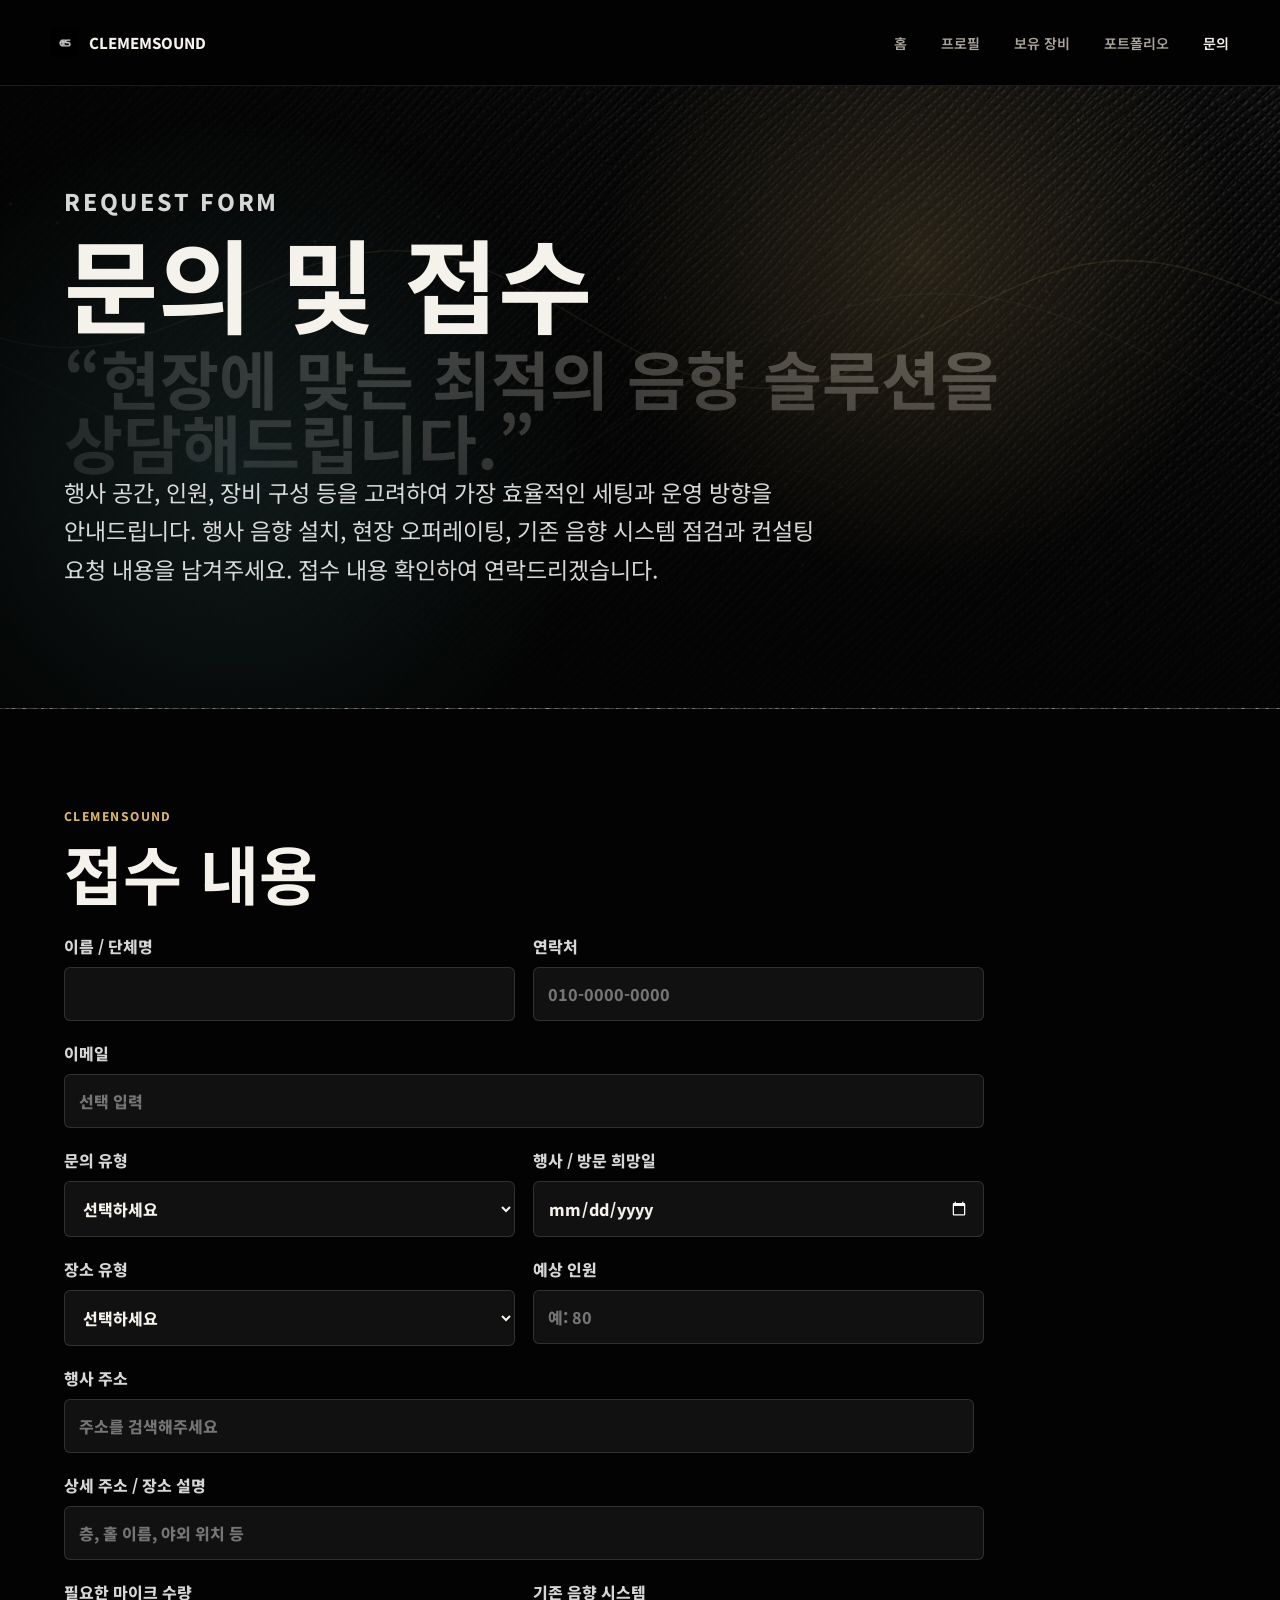
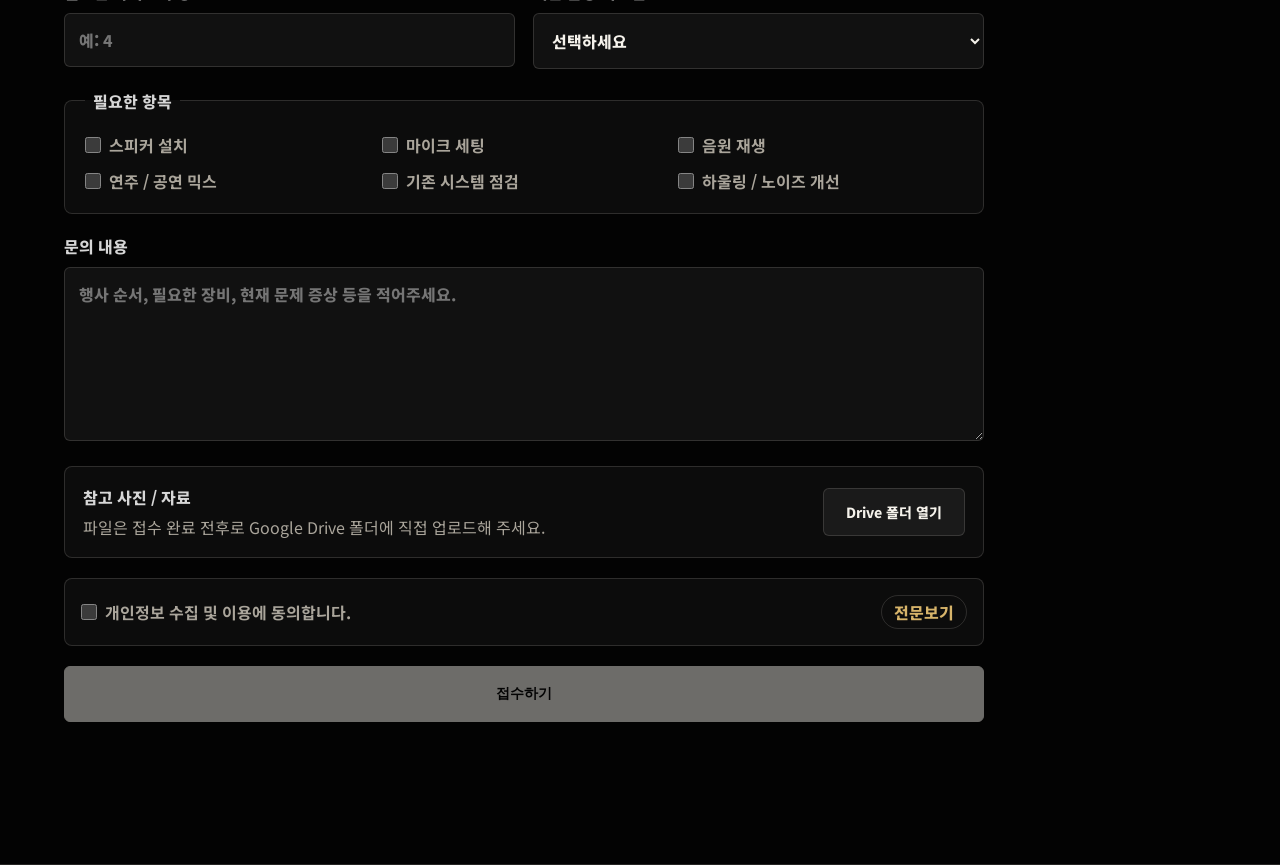
==== commit d29b6d53: "common" ====
--- a/contact.html
+++ b/contact.html
@@ -26,10 +26,10 @@
         <div class="hero-shade" aria-hidden="true"></div>
         <p class="eyebrow">Request Form</p>
         <h1 id="contact-title">문의 및 접수</h1>
-        <p>
+				<h2>“현장에 맞는 최적의 음향 솔루션을 상담해드립니다.” </h2>
+				<p>행사 공간, 인원, 장비 구성 등을 고려하여 가장 효율적인 세팅과 운영 방향을 안내드립니다.
           행사 음향 설치, 현장 오퍼레이팅, 기존 음향 시스템 점검과 컨설팅 요청 내용을 남겨주세요.
-          접수 내용 확인하여 연락드리겠습니다.
-        </p>
+          접수 내용 확인하여 연락드리겠습니다.</p>
       </section>
 
       <section class="contact-section" aria-labelledby="form-title">
--- a/styles.css
+++ b/styles.css
@@ -12,6 +12,7 @@
   --gold: #d7b46a;
   --red: #d95f50;
   --cyan: #77d7d5;
+  --hero-bg-image: url("assets/images/Saffiano_BG_Garo.webp");
 }
 
 * {
@@ -119,7 +120,7 @@
   background-color: #030303;
   background-image:
     linear-gradient(90deg, rgba(3, 3, 3, 0.9), rgba(3, 3, 3, 0.54)),
-    url("assets/images/saffiano2.jpg");
+    var(--hero-bg-image);
   background-position:
     center,
     top left;
@@ -522,6 +523,33 @@
   stroke-width: 1.8;
 }
 
+.social-link.instagram {
+  color: #fff;
+  background: radial-gradient(circle at 30% 107%, #fdf497 0 8%, #fd5949 45%, #d6249f 60%, #285aeb 90%);
+  border-color: transparent;
+}
+
+.social-link.instagram svg {
+  width: 24px;
+  height: 24px;
+  fill: none;
+  stroke: currentColor;
+  stroke-width: 1.8;
+}
+
+.social-link.kakao {
+  color: #1f1b00;
+  background: #fee500;
+  border-color: #fee500;
+}
+
+.social-link.kakao svg {
+  width: 24px;
+  height: 24px;
+  fill: currentColor;
+  stroke: none;
+}
+
 .button.kakao {
   color: #1f1b00;
   background: #fee500;
@@ -542,9 +570,19 @@
   min-height: var(--hero-height);
   padding: clamp(58px, 8vw, 96px) clamp(20px, 5vw, 72px);
   border-bottom: 1px solid var(--line);
-  background:
-    radial-gradient(circle at 78% 34%, rgba(215, 180, 106, 0.16), transparent 30%),
-    linear-gradient(135deg, #030303, #101114 74%, #17110b);
+  background-color: #030303;
+  background-image:
+    linear-gradient(90deg, rgba(3, 3, 3, 0.9), rgba(3, 3, 3, 0.54)),
+    var(--hero-bg-image);
+  background-position:
+    center,
+    top left;
+  background-repeat:
+    no-repeat,
+    repeat;
+  background-size:
+    auto,
+    auto;
 }
 
 .profile-hero h1 {
@@ -655,9 +693,19 @@
   min-height: var(--hero-height);
   padding: clamp(58px, 8vw, 96px) clamp(20px, 5vw, 72px);
   border-bottom: 1px solid var(--line);
-  background:
-    radial-gradient(circle at 72% 28%, rgba(119, 215, 213, 0.12), transparent 30%),
-    linear-gradient(135deg, #030303, #111316 70%, #160d0b);
+  background-color: #030303;
+  background-image:
+    linear-gradient(90deg, rgba(3, 3, 3, 0.9), rgba(3, 3, 3, 0.54)),
+    var(--hero-bg-image);
+  background-position:
+    center,
+    top left;
+  background-repeat:
+    no-repeat,
+    repeat;
+  background-size:
+    auto,
+    auto;
 }
 
 .portfolio-hero h1 {
@@ -697,9 +745,216 @@
   background: var(--panel);
 }
 
+.record-list {
+  display: grid;
+  border-top: 1px solid var(--line);
+}
+
+.record-category-heading {
+  margin: 42px 0 18px;
+}
+
+.record-category-heading:first-of-type {
+  margin-top: 0;
+}
+
+.record-category-heading h3 {
+  margin-bottom: 0;
+  font-size: clamp(26px, 3vw, 38px);
+}
+
+.record-item {
+  display: grid;
+  grid-template-columns: max-content minmax(140px, 0.75fr) minmax(220px, 1.25fr) minmax(96px, 0.42fr);
+  gap: clamp(22px, 3vw, 38px);
+  align-items: center;
+  padding: 30px 0;
+  border-bottom: 1px solid var(--line);
+}
+
+.performance-list {
+  display: grid;
+  border-top: 1px solid var(--line);
+}
+
+.performance-item {
+  display: grid;
+  grid-template-columns: minmax(180px, 0.95fr) minmax(260px, 1.35fr) minmax(96px, 0.42fr);
+  gap: clamp(18px, 3vw, 34px);
+  align-items: center;
+  padding: 22px 0;
+  border-bottom: 1px solid var(--line);
+}
+
+.performance-item h3,
+.performance-item h4 {
+  margin-bottom: 0;
+  color: var(--text);
+  font-size: 22px;
+}
+
+.performance-item p {
+  margin-bottom: 0;
+  color: var(--muted);
+  line-height: 1.68;
+}
+
+.performance-item .record-period {
+  color: var(--gold);
+  font-weight: 800;
+}
+
+.record-photos {
+  display: grid;
+  gap: 12px;
+  width: 300px;
+}
+
+.record-photo {
+  display: grid;
+  place-items: center;
+  width: 300px;
+  height: 300px;
+  overflow: hidden;
+  border: 1px solid var(--line);
+  border-radius: 8px;
+  background: #08090a;
+}
+
+.record-photo-main {
+  cursor: zoom-in;
+}
+
+.record-photo-main:focus-visible {
+  outline: 2px solid rgba(215, 180, 106, 0.82);
+  outline-offset: 3px;
+}
+
+.record-photo-main > img {
+  transition:
+    opacity 160ms ease,
+    transform 160ms ease;
+}
+
+.record-photo-main:hover > img,
+.record-photo-main:focus-visible > img {
+  opacity: 0.92;
+  transform: scale(1.015);
+}
+
+.record-subphotos {
+  display: flex;
+  align-items: center;
+  gap: 8px;
+  width: 100%;
+  max-width: 100%;
+  min-height: 76px;
+  padding: 0 0 8px;
+  border: 0;
+  border-radius: 8px;
+  background: transparent;
+  overflow-x: auto;
+  overflow-y: hidden;
+  scrollbar-width: thin;
+  scrollbar-color: rgba(215, 180, 106, 0.54) rgba(255, 255, 255, 0.08);
+  scroll-snap-type: x proximity;
+}
+
+.record-subphotos::-webkit-scrollbar {
+  height: 8px;
+}
+
+.record-subphotos::-webkit-scrollbar-track {
+  border-radius: 999px;
+  background: rgba(255, 255, 255, 0.08);
+}
+
+.record-subphotos::-webkit-scrollbar-thumb {
+  border-radius: 999px;
+  background: rgba(215, 180, 106, 0.54);
+}
+
+.record-subphotos:empty {
+  display: none;
+}
+
+.record-photo > img {
+  display: block;
+  width: 300px;
+  height: 300px;
+  object-fit: contain;
+}
+
+.record-subphoto {
+  flex: 0 0 68px;
+  display: grid;
+  place-items: center;
+  width: 68px;
+  height: 68px;
+  padding: 0;
+  border: 0;
+  overflow: hidden;
+  border-radius: 6px;
+  color: inherit;
+  background: transparent;
+  cursor: zoom-in;
+  scroll-snap-align: start;
+}
+
+.record-subphoto img {
+  display: block;
+  width: 68px;
+  height: 68px;
+  object-fit: contain;
+  border: 1px solid var(--line);
+  border-radius: 6px;
+  background: #08090a;
+  transition:
+    border-color 160ms ease,
+    opacity 160ms ease,
+    transform 160ms ease;
+}
+
+.record-subphoto:hover img,
+.record-subphoto:focus-visible img {
+  border-color: rgba(215, 180, 106, 0.72);
+  opacity: 0.92;
+  transform: translateY(-1px);
+}
+
+.record-item h3 {
+  margin-bottom: 0;
+  font-size: 24px;
+}
+
+.record-item p {
+  margin-bottom: 0;
+  color: var(--muted);
+  line-height: 1.72;
+}
+
+.record-item .record-period {
+  color: var(--gold);
+  font-weight: 800;
+}
+
 main img {
   max-width: 100%;
   height: auto;
+  object-fit: contain;
+}
+
+main .record-photo > img {
+  width: 300px;
+  height: 300px;
+  max-width: none;
+  object-fit: contain;
+}
+
+main .record-subphoto img {
+  width: 68px;
+  height: 68px;
+  max-width: none;
   object-fit: contain;
 }
 
@@ -782,9 +1037,19 @@
   min-height: var(--hero-height);
   padding: clamp(58px, 8vw, 96px) clamp(20px, 5vw, 72px);
   border-bottom: 1px solid var(--line);
-  background:
-    radial-gradient(circle at 78% 26%, rgba(215, 180, 106, 0.14), transparent 30%),
-    linear-gradient(135deg, #030303, #101114 72%, #121212);
+  background-color: #030303;
+  background-image:
+    linear-gradient(90deg, rgba(3, 3, 3, 0.9), rgba(3, 3, 3, 0.54)),
+    var(--hero-bg-image);
+  background-position:
+    center,
+    top left;
+  background-repeat:
+    no-repeat,
+    repeat;
+  background-size:
+    auto,
+    auto;
 }
 
 .equipment-hero h1 {
@@ -970,9 +1235,19 @@
   min-height: var(--hero-height);
   padding: clamp(58px, 8vw, 96px) clamp(20px, 5vw, 72px);
   border-bottom: 1px solid var(--line);
-  background:
-    radial-gradient(circle at 74% 30%, rgba(119, 215, 213, 0.12), transparent 30%),
-    linear-gradient(135deg, #030303, #101114 74%, #17110b);
+  background-color: #030303;
+  background-image:
+    linear-gradient(90deg, rgba(3, 3, 3, 0.9), rgba(3, 3, 3, 0.54)),
+    var(--hero-bg-image);
+  background-position:
+    center,
+    top left;
+  background-repeat:
+    no-repeat,
+    repeat;
+  background-size:
+    auto,
+    auto;
 }
 
 .contact-hero h1 {
@@ -1292,9 +1567,37 @@
   .service-list article,
   .profile-list article,
   .case-template article,
+  .record-item,
+  .performance-item,
   .equipment-list article {
     grid-template-columns: 1fr;
     gap: 10px;
+  }
+
+  .record-photo {
+    width: min(300px, 100%);
+    height: auto;
+    aspect-ratio: 1 / 1;
+  }
+
+  .record-photos {
+    width: min(300px, 100%);
+  }
+
+  main .record-photo > img {
+    width: 100%;
+    height: 100%;
+    max-width: 100%;
+  }
+
+  .record-subphotos {
+    display: flex;
+  }
+
+  main .record-subphoto img {
+    width: 68px;
+    height: 68px;
+    max-width: none;
   }
 
   .site-footer {
@@ -1475,6 +1778,16 @@
 
   .profile-list article {
     grid-template-columns: 1fr;
+  }
+
+  .record-item {
+    grid-template-columns: 1fr;
+    gap: 14px;
+  }
+
+  .performance-item {
+    grid-template-columns: 1fr;
+    gap: 10px;
   }
 
   /* ✅ portfolio */
@@ -1716,6 +2029,49 @@
     display: grid;
     grid-template-columns: 1fr;
   }
+
+  .record-item {
+    grid-template-columns: 1fr;
+    gap: 14px;
+  }
+
+  .performance-item {
+    grid-template-columns: 1fr;
+    gap: 10px;
+  }
+
+  .record-photo {
+    width: min(300px, 100%);
+    height: auto;
+    aspect-ratio: 1 / 1;
+  }
+
+  .record-photos {
+    width: min(300px, 100%);
+  }
+
+  main .record-photo > img {
+    width: 100%;
+    height: 100%;
+    max-width: 100%;
+  }
+
+  .record-subphotos {
+    display: flex;
+  }
+
+  main .record-subphoto img {
+    width: 68px;
+    height: 68px;
+    max-width: none;
+  }
+}
+
+@media (max-width: 1180px) {
+  .record-item {
+    grid-template-columns: 1fr;
+    align-items: start;
+  }
 }
 
 @media (max-width: 520px) {
@@ -1741,8 +2097,26 @@
   }
 
   .footer-actions {
-    display: grid;
-    grid-template-columns: 46px 1fr;
+    display: flex;
+    flex-wrap: nowrap;
+    align-items: center;
+    gap: 8px;
+    width: 100%;
+  }
+
+  .footer-actions .social-link {
+    width: 42px;
+    height: 42px;
+    flex: 0 0 42px;
+  }
+
+  .footer-actions .button {
+    width: auto;
+    min-width: 0;
+    flex: 1 1 auto;
+    min-height: 42px;
+    padding: 0 14px;
+    white-space: nowrap;
   }
 }
 
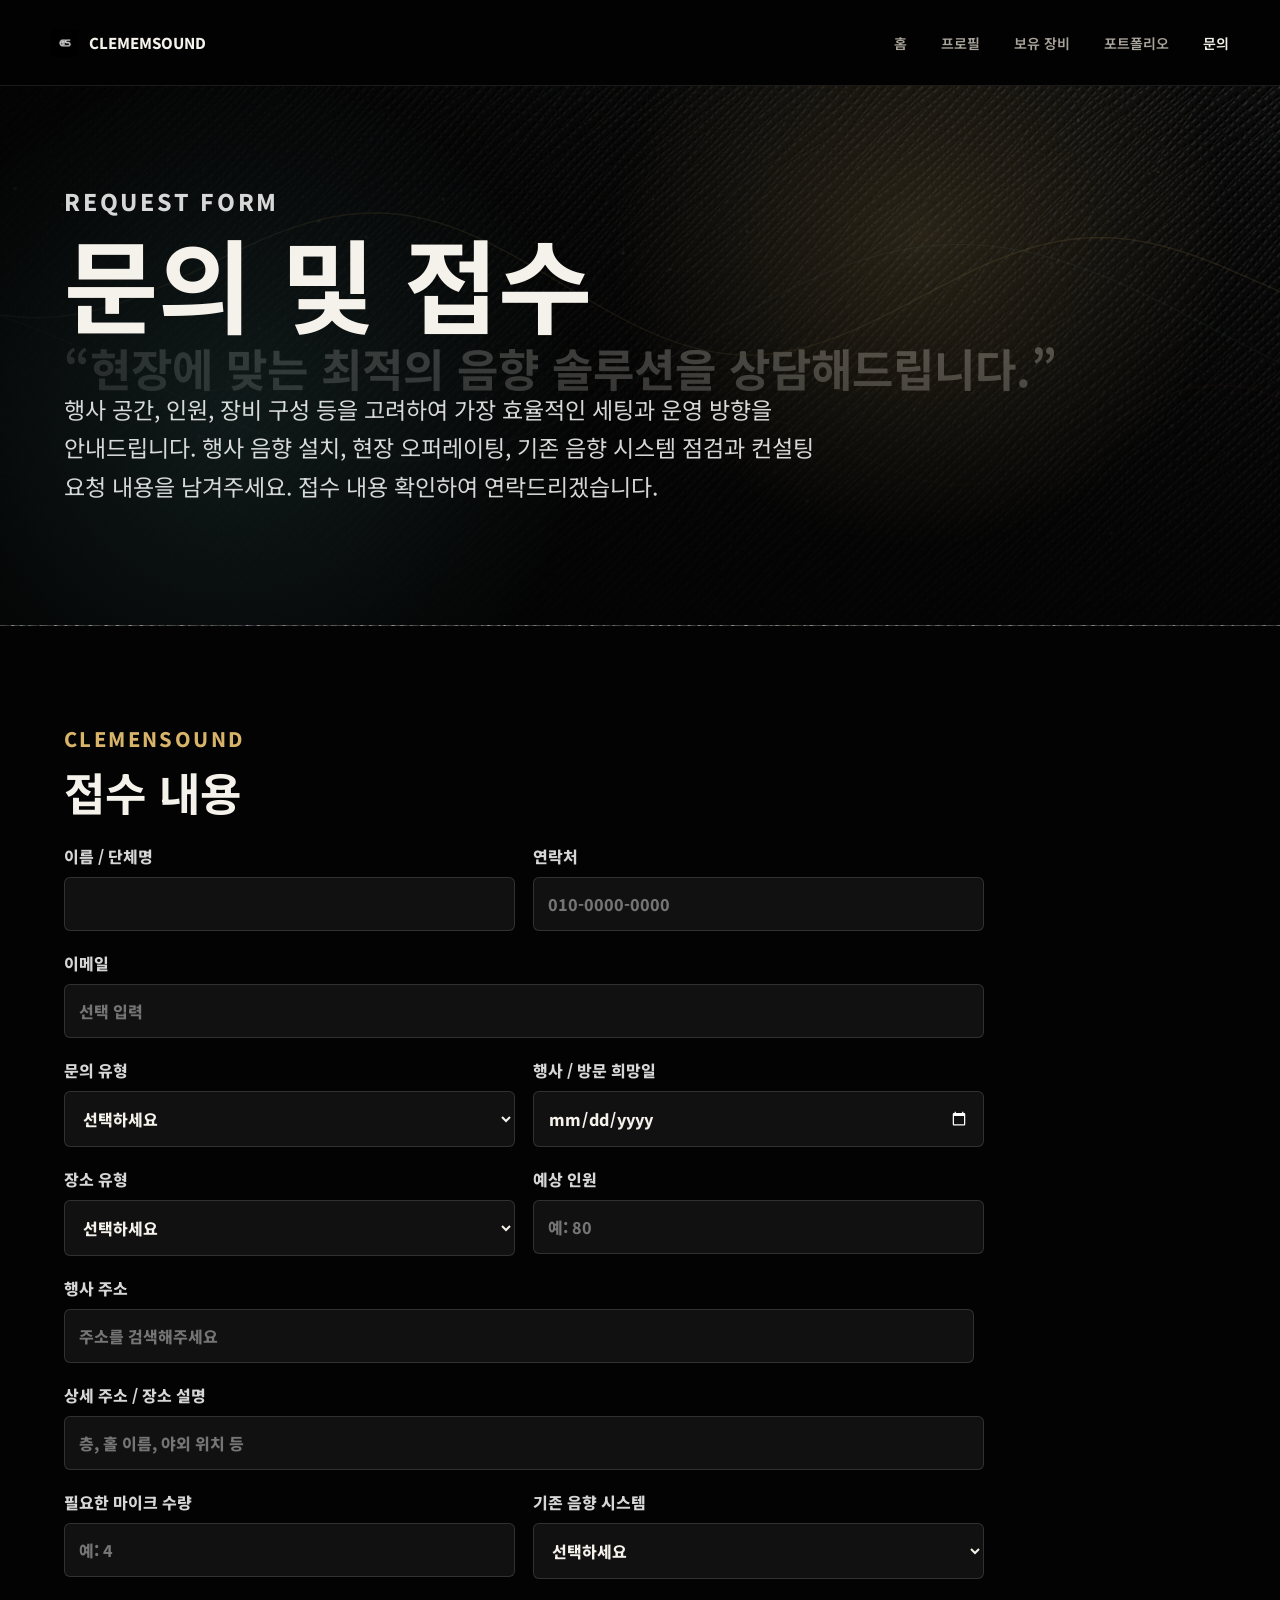
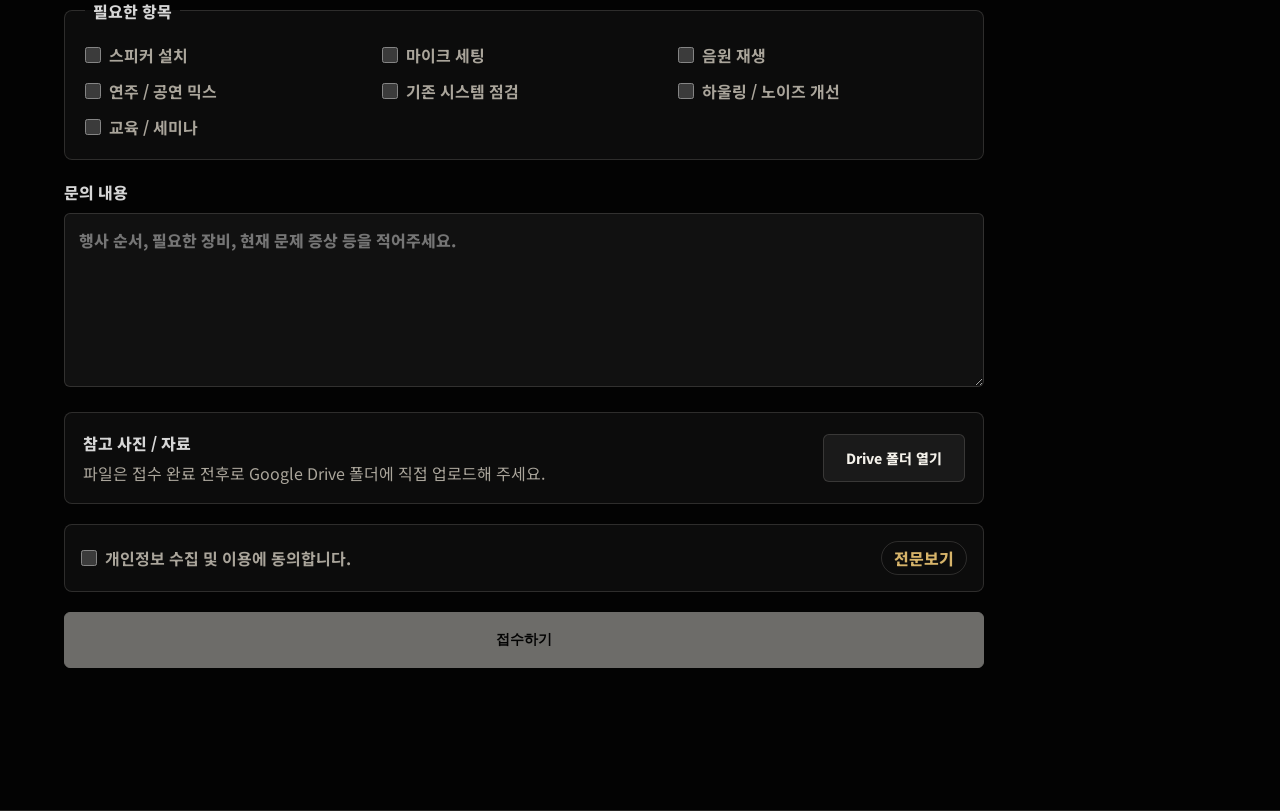
==== commit 4df06ba5: "ReEDIT" ====
--- a/contact.html
+++ b/contact.html
@@ -65,6 +65,7 @@
                   <option value="현장 오퍼레이팅">현장 오퍼레이팅</option>
                   <option value="기존 시스템 점검">기존 시스템 점검</option>
                   <option value="수정 및 컨설팅">수정 및 컨설팅</option>
+									<option value="교육 및 세미나">교육 및 세미나</option>
                   <option value="기타 문의">기타 문의</option>
                 </select>
               </label>
@@ -129,6 +130,7 @@
               <label><input type="checkbox" name="needs" value="연주 / 공연 믹스" /> 연주 / 공연 믹스</label>
               <label><input type="checkbox" name="needs" value="기존 시스템 점검" /> 기존 시스템 점검</label>
               <label><input type="checkbox" name="needs" value="하울링 / 노이즈 개선" /> 하울링 / 노이즈 개선</label>
+              <label><input type="checkbox" name="needs" value="교육 / 세미나" /> 교육 / 세미나</label>
             </fieldset>
 
             <label for="message">
--- a/styles.css
+++ b/styles.css
@@ -12,7 +12,7 @@
   --gold: #d7b46a;
   --red: #d95f50;
   --cyan: #77d7d5;
-  --hero-bg-image: url("assets/images/Saffiano_BG_Garo.webp");
+  --hero-bg-image: url("assets/images/Saffiano_BG_Garo.jpg");
 }
 
 * {
@@ -155,14 +155,14 @@
 .hero-inner {
   position: relative;
   z-index: 1;
-  width: min(900px, 100%);
+  width: min(1180px, 100%);
   padding-bottom: clamp(32px, 6vh, 62px);
 }
 
 .eyebrow {
   margin: 0 0 16px;
   color: var(--gold);
-  font-size: 12px;
+  font-size: 20px;
   font-weight: 800;
   letter-spacing: 0.12em;
   text-transform: uppercase;
@@ -201,7 +201,7 @@
 }
 
 .hero-copy {
-  width: min(690px, 100%);
+  width: min(1180px, 100%);
   color: var(--white-soft);
   font-size: clamp(18px, 2vw, 24px);
   line-height: 1.62;
@@ -245,9 +245,9 @@
   position: relative;
   z-index: 1;
   display: grid;
-  grid-template-columns: repeat(3, minmax(0, 1fr));
+  grid-template-columns: repeat(4, minmax(0, 1fr));
   gap: 1px;
-  width: min(760px, 100%);
+  width: min(1040px, 100%);
   background: var(--line);
   border: 1px solid var(--line);
 }
@@ -290,10 +290,25 @@
   max-width: 760px;
 }
 
+.section-lead {
+  width: min(520px, 100%);
+  margin-bottom: 0;
+  color: var(--muted);
+  font-size: 18px;
+  line-height: 1.7;
+}
+
 h2 {
   margin-bottom: 0;
-  font-size: clamp(34px, 5vw, 70px);
+  font-size: clamp(34px, 5vw, 45px);
   line-height: 1;
+}
+
+.section-title-eyebrow {
+  margin-bottom: 22px;
+  color: var(--gold);
+  font-weight: 800;
+  letter-spacing: 0.06em;
 }
 
 .work-grid {
@@ -305,7 +320,7 @@
 }
 
 .work-card {
-  min-height: 430px;
+  min-height: 360px;
   padding: 28px;
   display: flex;
   flex-direction: column;
@@ -338,6 +353,7 @@
 .track-visual.calm { color: var(--gold); }
 .track-visual.pulse { color: var(--red); }
 .track-visual.bright { color: var(--cyan); }
+.track-visual.learn { color: var(--white-soft); }
 
 .work-card h3,
 .service-list h3 {
@@ -375,6 +391,65 @@
   font-weight: 800;
 }
 
+.education-section {
+  background:
+    linear-gradient(135deg, rgba(119, 215, 213, 0.08), transparent 34%),
+    #030303;
+  border-bottom: 1px solid var(--line);
+}
+
+.setup-operation-section {
+  border-bottom: 1px solid var(--line);
+}
+
+.education-grid {
+  display: grid;
+  grid-template-columns: repeat(3, minmax(0, 1fr));
+  gap: 1px;
+  margin-top: 42px;
+  border: 1px solid var(--line);
+  background: var(--line);
+}
+
+.education-card {
+  min-height: 300px;
+  padding: 28px;
+  display: flex;
+  flex-direction: column;
+  justify-content: flex-end;
+  background:
+    linear-gradient(180deg, rgba(255, 255, 255, 0.05), transparent 42%),
+    var(--panel);
+}
+
+.education-card span {
+  width: fit-content;
+  margin-bottom: auto;
+  padding: 8px 10px;
+  border: 1px solid rgba(215, 180, 106, 0.34);
+  border-radius: 6px;
+  color: var(--gold);
+  font-size: 12px;
+  font-weight: 800;
+  text-transform: uppercase;
+}
+
+.education-card h3 {
+  margin: 34px 0 12px;
+  font-size: 24px;
+}
+
+.education-card p {
+  margin-bottom: 0;
+  color: var(--muted);
+  line-height: 1.74;
+}
+
+.inspection-section {
+  border-bottom: 1px solid var(--line);
+  background: #08090a;
+}
+
 .studio-section {
   display: grid;
   grid-template-columns: minmax(0, 0.95fr) minmax(320px, 0.72fr);
@@ -385,6 +460,47 @@
 
 .studio-copy {
   max-width: 760px;
+}
+
+.studio-copy .section-description {
+  font-size: 18px;
+  color: var(--white-soft);
+}
+
+/* .studio-copy .setup-description {
+  font-size: 18px;
+  color: var(--white-soft);
+} */
+
+@media (min-width: 1024px) {
+  .hero-copy,
+  .profile-hero h2,
+  .profile-hero p,
+  .portfolio-hero h2,
+  .portfolio-hero p,
+  .equipment-hero h2,
+  .equipment-hero p,
+  .studio-copy > h2,
+  .studio-copy > p {
+    white-space: nowrap;
+  }
+}
+
+.checkup-list {
+  display: grid;
+  gap: 10px;
+  margin: 26px 0 0;
+  padding: 0;
+  list-style: none;
+}
+
+.checkup-list li {
+  padding: 16px 16px;
+  border: 1px solid var(--line);
+  border-radius: 6px;
+  color: var(--white-soft);
+  background: rgba(255, 255, 255, 0.04);
+  font-weight: 700;
 }
 
 .console-panel {
@@ -486,6 +602,48 @@
   max-width: 760px;
   font-size: clamp(20px, 2.6vw, 34px);
   line-height: 1.08;
+}
+
+.footer-legal {
+  display: grid;
+  grid-template-columns: repeat(2, minmax(0, max-content));
+  gap: 7px 18px;
+  margin-top: 16px;
+  color: rgba(5, 5, 5, 0.72);
+  font-size: 13px;
+  font-weight: 700;
+  line-height: 1.45;
+}
+
+.footer-meta {
+  display: flex;
+  flex-wrap: wrap;
+  align-items: center;
+  gap: 8px 18px;
+  margin-top: 12px;
+  color: rgba(5, 5, 5, 0.68);
+  font-size: 13px;
+  font-weight: 700;
+}
+
+.footer-privacy {
+  padding: 0;
+  border: 0;
+  color: #5d461c;
+  background: transparent;
+  cursor: pointer;
+  font: inherit;
+  font-weight: 800;
+  text-decoration: underline;
+  text-underline-offset: 3px;
+}
+
+.footer-privacy-content {
+  width: min(620px, 100%);
+}
+
+.footer-privacy-content p + p {
+  margin-top: 16px;
 }
 
 .site-footer .button.primary {
@@ -595,7 +753,7 @@
 .profile-hero p {
   position: relative;
   z-index: 1;
-  max-width: 760px;
+  max-width: 1180px;
   color: var(--white-soft);
   font-size: clamp(18px, 2vw, 23px);
   line-height: 1.68;
@@ -718,7 +876,7 @@
 .portfolio-hero p {
   position: relative;
   z-index: 1;
-  max-width: 740px;
+  max-width: 1180px;
   color: var(--white-soft);
   font-size: clamp(18px, 2vw, 23px);
   line-height: 1.68;
@@ -1062,7 +1220,7 @@
 .equipment-hero p {
   position: relative;
   z-index: 1;
-  max-width: 760px;
+  max-width: 1180px;
   color: var(--white-soft);
   font-size: clamp(18px, 2vw, 23px);
   line-height: 1.68;
@@ -1132,7 +1290,7 @@
 .image-preview-layer {
   position: fixed;
   inset: 0;
-  z-index: 120;
+  z-index: 300;
   display: grid;
   place-items: center;
   padding: clamp(18px, 4vw, 46px);
@@ -1534,6 +1692,7 @@
 
   .hero-metrics,
   .work-grid,
+  .education-grid,
   .studio-section,
   .profile-hero,
   .portfolio-grid,
@@ -1558,6 +1717,11 @@
 
   .section-heading {
     display: block;
+  }
+
+  .section-lead {
+    margin-top: 18px;
+    font-size: 16px;
   }
 
   .work-card {
@@ -1611,6 +1775,10 @@
     min-height: 42px;
   }
 
+  .footer-legal {
+    grid-template-columns: 1fr;
+  }
+
   .footer-actions {
     justify-content: flex-start;
     width: 100%;
@@ -1745,6 +1913,10 @@
 
   /* ✅ work grid */
   .work-grid {
+    grid-template-columns: 1fr;
+  }
+
+  .education-grid {
     grid-template-columns: 1fr;
   }
 
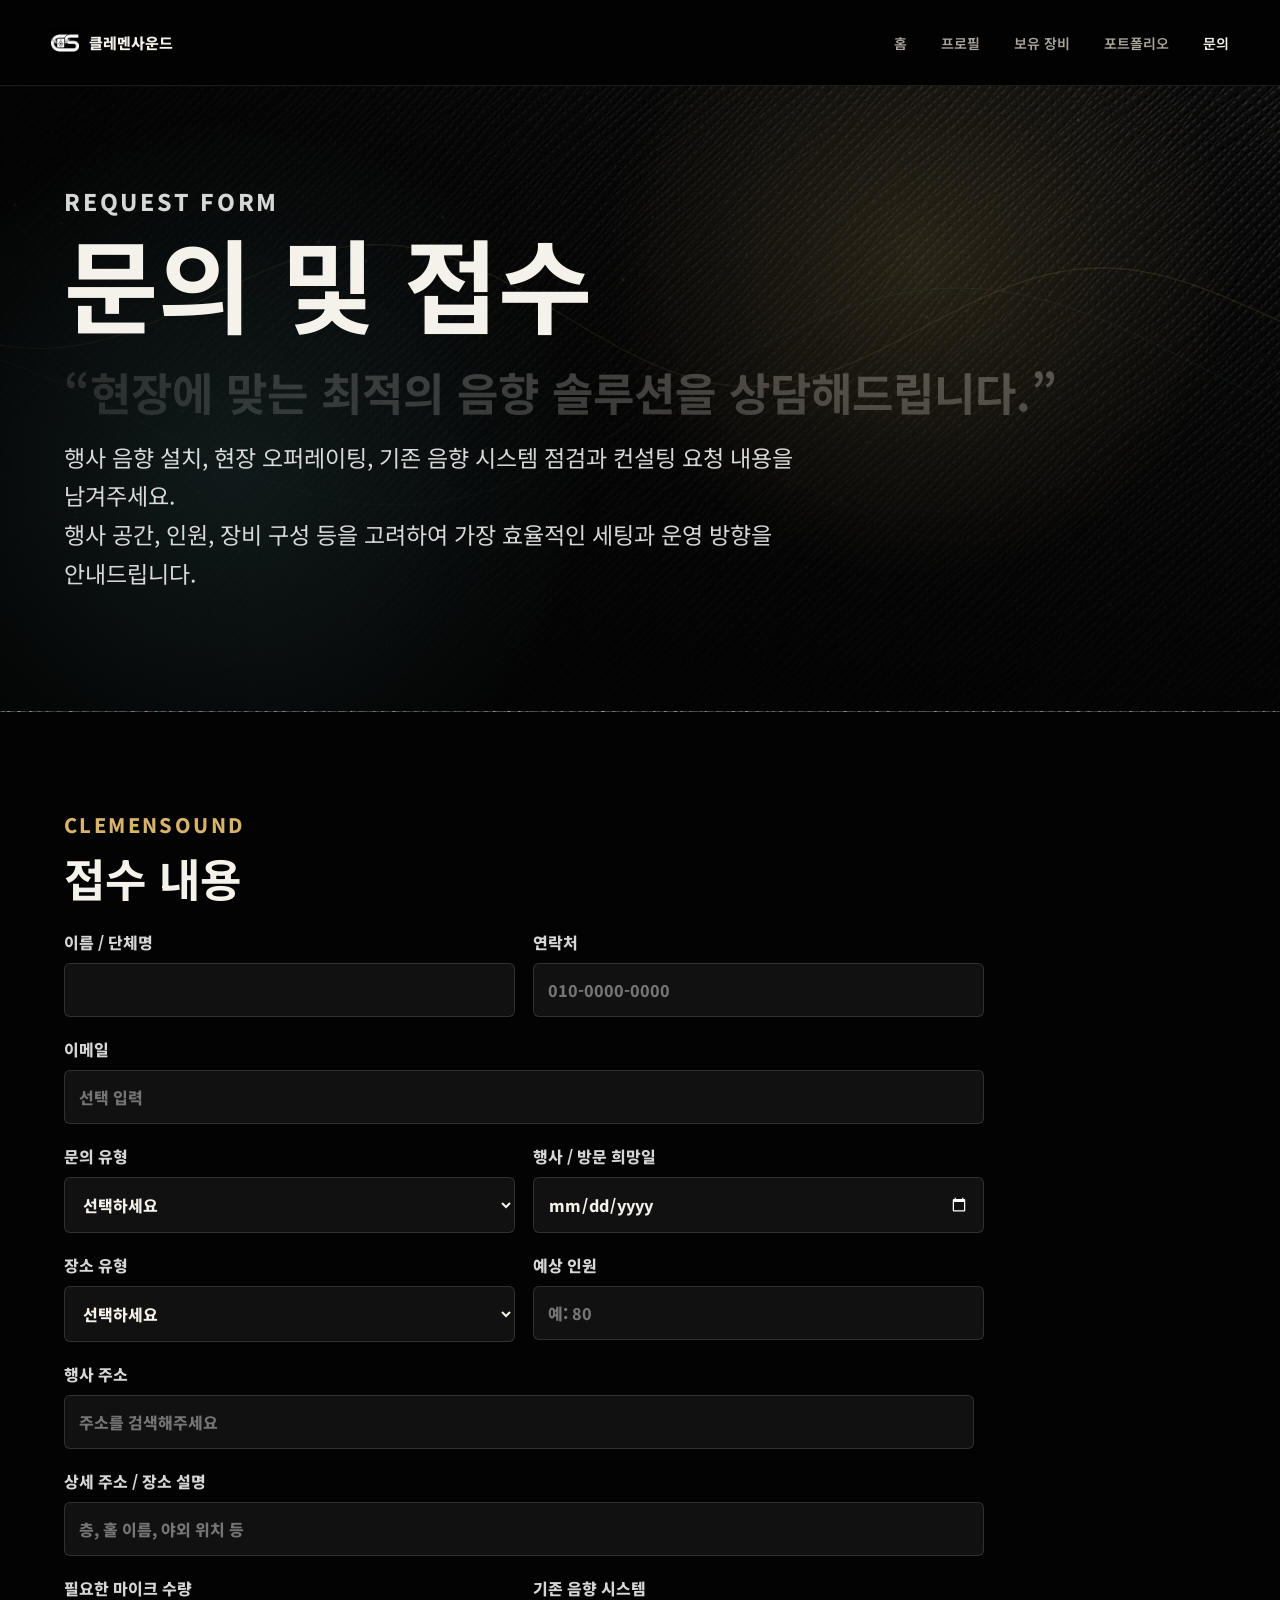
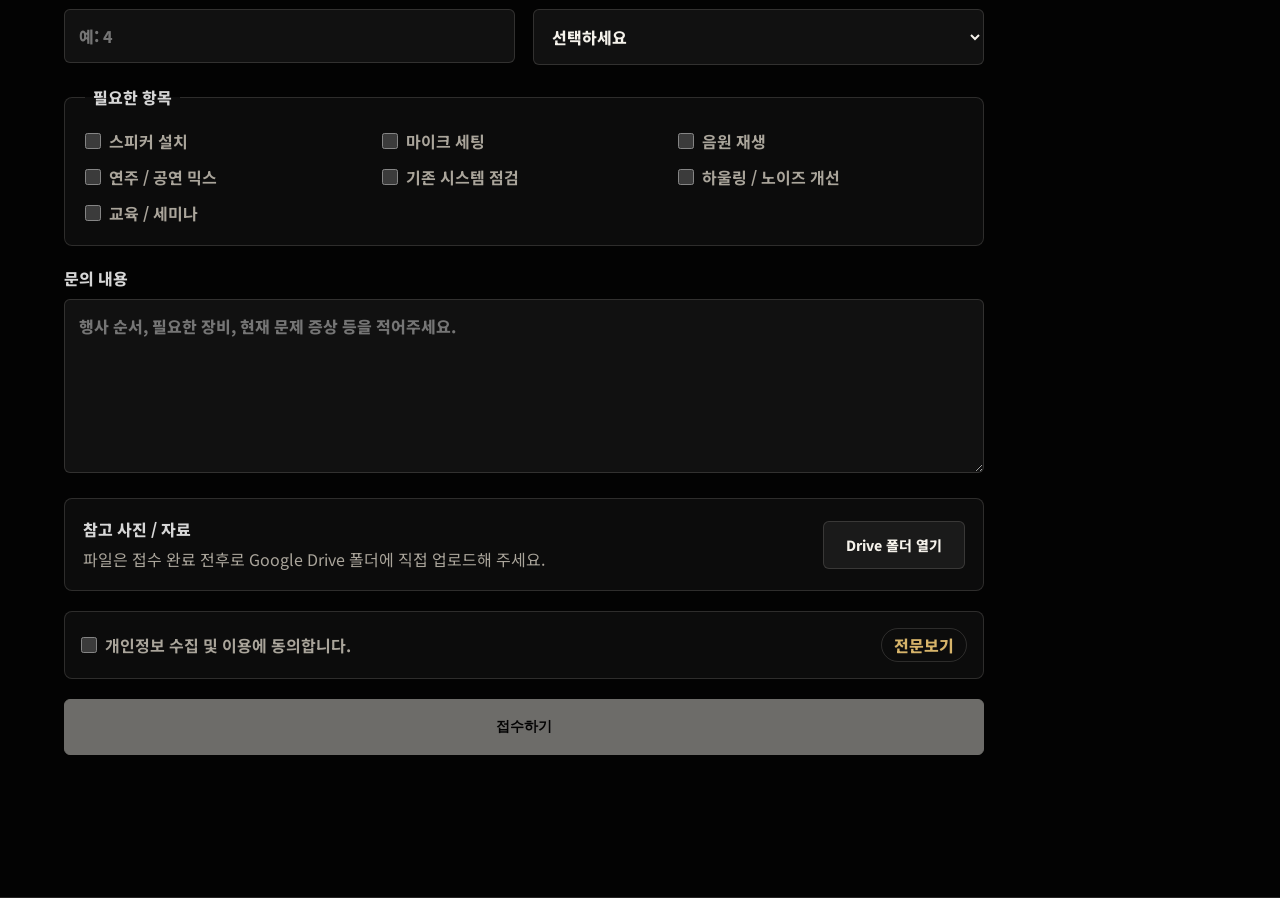
==== commit 14109f8a: "icon" ====
--- a/contact.html
+++ b/contact.html
@@ -25,11 +25,10 @@
         <canvas class="sound-canvas" aria-hidden="true"></canvas>
         <div class="hero-shade" aria-hidden="true"></div>
         <p class="eyebrow">Request Form</p>
-        <h1 id="contact-title">문의 및 접수</h1>
-				<h2>“현장에 맞는 최적의 음향 솔루션을 상담해드립니다.” </h2>
-				<p>행사 공간, 인원, 장비 구성 등을 고려하여 가장 효율적인 세팅과 운영 방향을 안내드립니다.
-          행사 음향 설치, 현장 오퍼레이팅, 기존 음향 시스템 점검과 컨설팅 요청 내용을 남겨주세요.
-          접수 내용 확인하여 연락드리겠습니다.</p>
+        <h1 id="contact-title">문의 및 접수</h1><br>
+					<h2>“현장에 맞는 최적의 음향 솔루션을 상담해드립니다.” </h2><br/>
+						<p>행사 음향 설치, 현장 오퍼레이팅, 기존 음향 시스템 점검과 컨설팅 요청 내용을 남겨주세요.<br>
+						행사 공간, 인원, 장비 구성 등을 고려하여 가장 효율적인 세팅과 운영 방향을 안내드립니다.
       </section>
 
       <section class="contact-section" aria-labelledby="form-title">
--- a/styles.css
+++ b/styles.css
@@ -328,6 +328,12 @@
   background: linear-gradient(180deg, var(--panel-2), var(--panel));
 }
 
+.work-card svg,
+.education-card svg {
+  width: clamp(36px, 3vw, 42px);
+  height: clamp(36px, 3vw, 42px);
+}
+
 .track-visual {
   flex: 1;
   display: flex;
@@ -368,6 +374,60 @@
   line-height: 1.74;
 }
 
+.service-overview{
+  padding:24px;
+  background: var(--panel);
+  margin-top:-20px;
+  margin-bottom:20px;
+  text-align:center;
+  position: relative;
+  z-index: 20;
+  border: 1px solid rgba(215,180,106,.25);
+  box-shadow:
+    0 12px 40px rgba(0,0,0,.4),
+    0 0 0 1px rgba(215,180,106,.08);
+}
+
+.service-overview strong{
+  display:block;
+  color:var(--gold);
+  font-size:22px;
+  margin-bottom:10px;
+	letter-spacing:0.05em;
+}
+
+.hero-actions-grid {
+  display: grid;
+  grid-template-columns: repeat(5, minmax(0, 1fr));
+  gap: 1px;
+  width: 100%;
+  background: var(--line);
+  border: 1px solid var(--line);
+}
+
+.hero-action {
+  padding: 18px;
+  background: rgba(8, 9, 10, 0.72);
+  border: 1px solid rgba(215, 180, 106, 0.15);
+  transition: 0.25s ease;
+}
+
+.hero-action:hover {
+  background: #181d23;
+  border-color: rgba(215, 180, 106, 0.35);
+}
+
+.hero-action h3 {
+  margin-bottom: 8px;
+  font-size: 18px;
+}
+
+.hero-action p {
+  margin: 0;
+  color: var(--white-soft);
+  font-size: 14px;
+  line-height: 1.5;
+}
 .services-section {
   background: #08090a;
 }
@@ -391,14 +451,11 @@
   font-weight: 800;
 }
 
+.setup-operation-section {
+  border-bottom: 1px solid var(--line);
+}
+
 .education-section {
-  background:
-    linear-gradient(135deg, rgba(119, 215, 213, 0.08), transparent 34%),
-    #030303;
-  border-bottom: 1px solid var(--line);
-}
-
-.setup-operation-section {
   border-bottom: 1px solid var(--line);
 }
 
@@ -447,7 +504,6 @@
 
 .inspection-section {
   border-bottom: 1px solid var(--line);
-  background: #08090a;
 }
 
 .studio-section {
@@ -459,7 +515,7 @@
 }
 
 .studio-copy {
-  max-width: 760px;
+  max-width: 100%;
 }
 
 .studio-copy .section-description {
@@ -472,7 +528,7 @@
   color: var(--white-soft);
 } */
 
-@media (min-width: 1024px) {
+@media (min-width: 1700px) {
   .hero-copy,
   .profile-hero h2,
   .profile-hero p,
@@ -480,6 +536,8 @@
   .portfolio-hero p,
   .equipment-hero h2,
   .equipment-hero p,
+	.contact-hero h2,
+	.contact-hero p,
   .studio-copy > h2,
   .studio-copy > p {
     white-space: nowrap;
@@ -2298,3 +2356,29 @@
     transition: none;
   }
 }
+
+.service-title {
+  display: grid;
+  grid-template-columns: 40px auto;
+  gap: 12px;
+}
+
+.service-icon {
+  width: 0.9em;
+  height: 0.9em;
+  flex-shrink: 0;
+  opacity: 1;
+  vertical-align: middle;
+}
+
+@media (max-width: 1200px) {
+  .hero-actions-grid {
+    grid-template-columns: repeat(5, 1fr);
+  }
+}
+
+@media (max-width: 768px) {
+  .hero-actions-grid {
+    grid-template-columns: 1fr;
+  }
+}
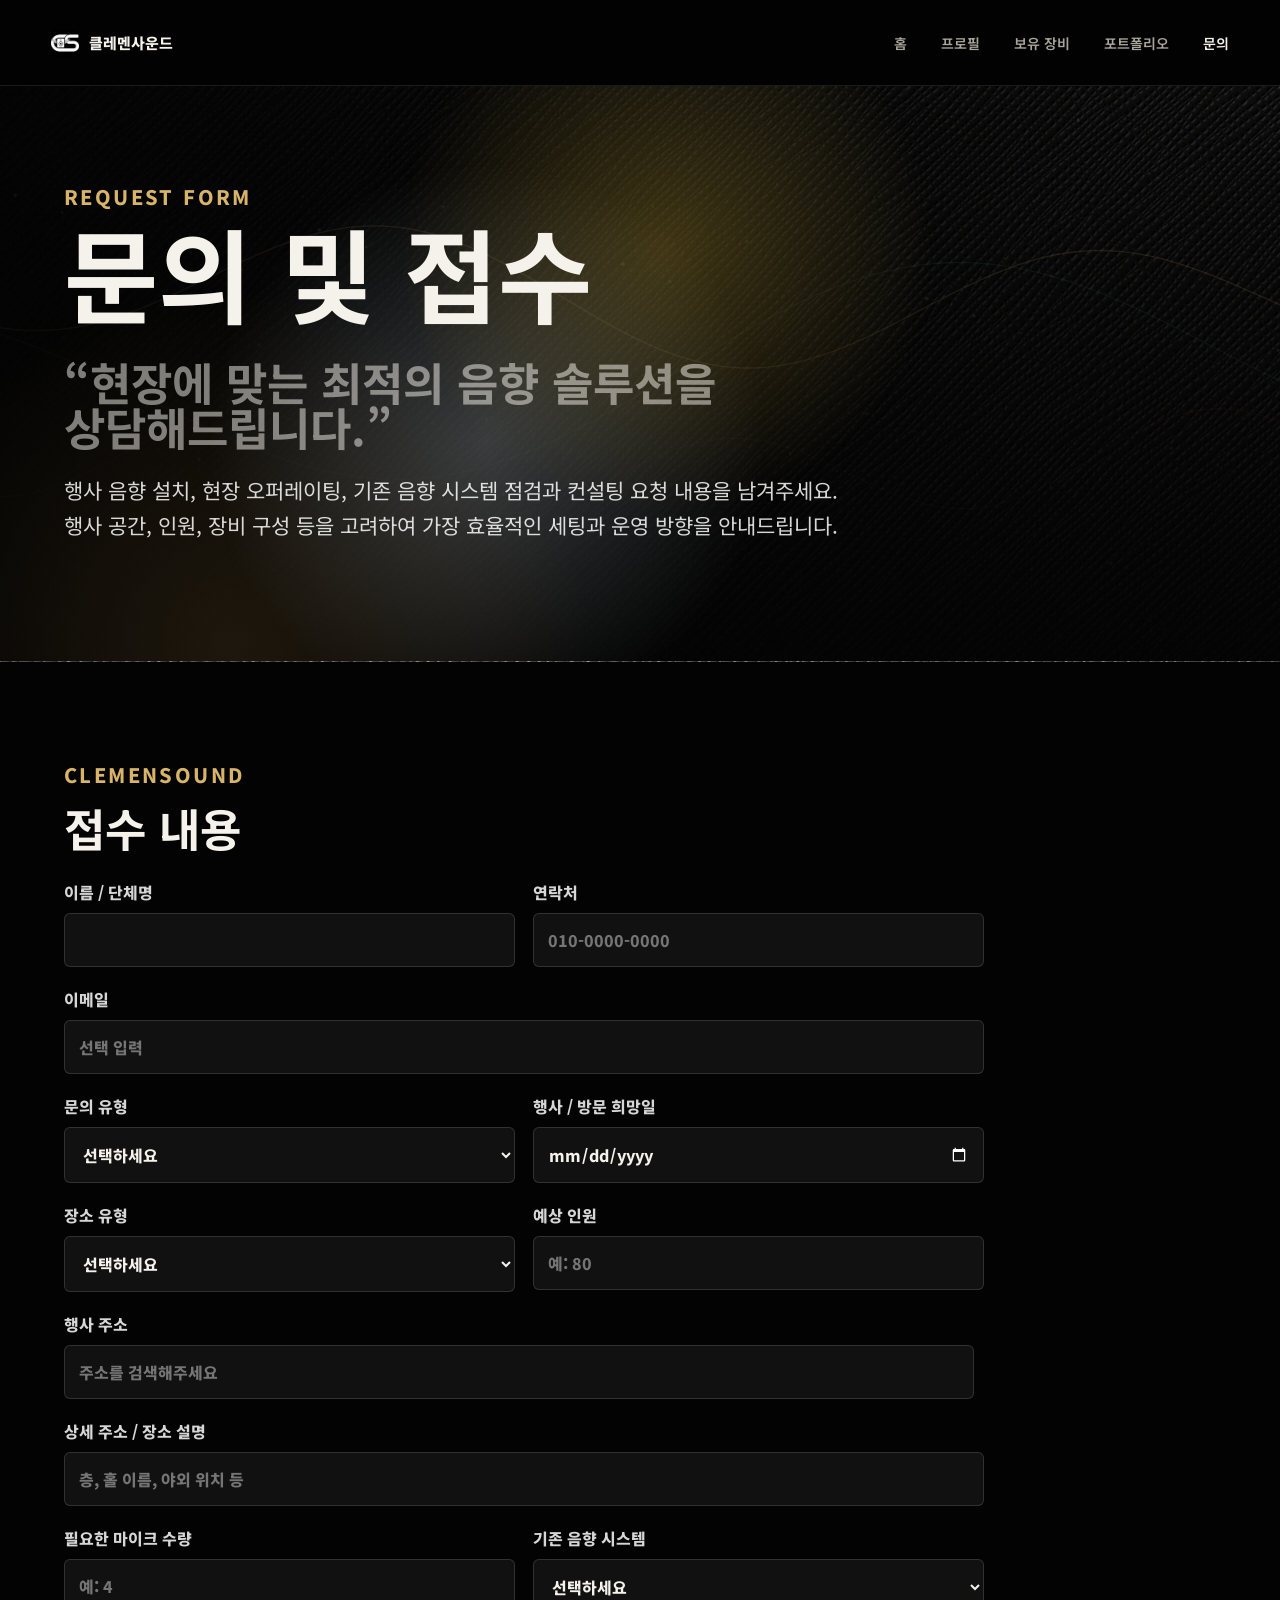
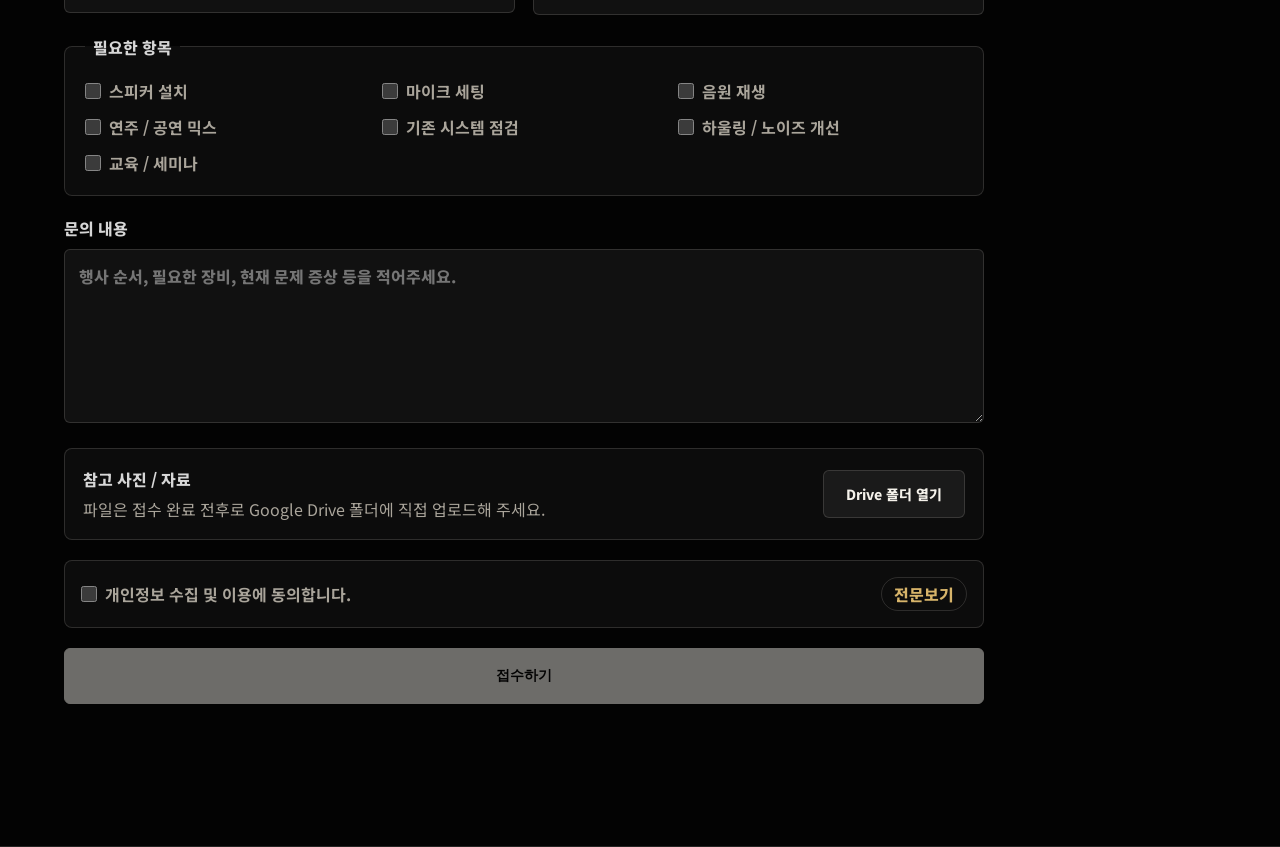
==== commit 77b114c8: "260602" ====
--- a/contact.html
+++ b/contact.html
@@ -17,11 +17,11 @@
     <link rel="stylesheet" href="styles.css" />
     <script src="https://t1.daumcdn.net/mapjsapi/bundle/postcode/prod/postcode.v2.js" defer></script>
   </head>
-  <body data-page="contact" data-footer-title="문의 접수 후 확인하여 연락드리겠습니다.">
+  <body data-page="contact" data-footer-title="">
     <div data-header></div>
 
     <main class="contact-page">
-      <section class="contact-hero" aria-labelledby="contact-title">
+      <section class="page-hero" aria-labelledby="contact-title">
         <canvas class="sound-canvas" aria-hidden="true"></canvas>
         <div class="hero-shade" aria-hidden="true"></div>
         <p class="eyebrow">Request Form</p>
--- a/styles.css
+++ b/styles.css
@@ -1,7 +1,12 @@
 :root {
   color-scheme: dark;
   --font-main: "Century Gothic", "HY태백", "HYTaebaek", "Noto Sans KR", "Malgun Gothic", system-ui, sans-serif;
+  --header-height: 86px;
+  --mobile-header-height: 70px;
   --hero-height: 46vh;
+  /* Responsive reference widths: iPad Air 13 = 1024px, iPhone 16 Pro Max = 440px. */
+  --breakpoint-ipad-air-13: 1024px;
+  --breakpoint-iphone-16-pro-max: 440px;
   --bg: #030303;
   --panel: #0d0e10;
   --panel-2: #14161a;
@@ -21,7 +26,7 @@
 
 html {
   scroll-behavior: smooth;
-  scroll-padding-top: 86px;
+  scroll-padding-top: var(--header-height);
 }
 
 body {
@@ -45,7 +50,7 @@
   inset: 0 0 auto;
   z-index: 100;
   width: 100%;
-  min-height: 86px;
+  min-height: var(--header-height);
   display: flex;
   align-items: center;
   padding: 22px clamp(20px, 4vw, 56px);
@@ -109,13 +114,12 @@
   color: var(--text);
 }
 
-.hero {
+/* Hero common: index(.hero) and sub pages(.page-hero) share the same base. */
+.hero,
+.page-hero {
   position: relative;
   min-height: var(--hero-height);
-  display: grid;
-  align-items: end;
   overflow: hidden;
-  padding: 118px clamp(20px, 5vw, 72px) 30px;
   border-bottom: 1px solid var(--line);
   background-color: #030303;
   background-image:
@@ -132,6 +136,18 @@
     auto;
 }
 
+/* Index hero layout. */
+.hero {
+  min-height: calc(var(--hero-height) + var(--header-height));
+  padding: calc(var(--header-height) + clamp(58px, 8vw, 96px)) clamp(20px, 5vw, 72px) 30px;
+}
+
+/* Sub page hero layout. */
+.page-hero {
+  padding: clamp(58px, 8vw, 96px) clamp(20px, 5vw, 72px);
+}
+
+/* Hero visual layers. Text must sit above .hero-shade with z-index: 1. */
 .sound-canvas,
 .hero-shade {
   position: absolute;
@@ -146,8 +162,9 @@
 
 .hero-shade {
   background:
-    radial-gradient(circle at 72% 28%, rgba(215, 180, 106, 0.16), transparent 31%),
-    radial-gradient(circle at 18% 62%, rgba(119, 215, 213, 0.1), transparent 32%),
+    radial-gradient(circle at 52% 28%, rgba(211, 175, 55, 0.28 ), transparent 34%),
+    radial-gradient(circle at 38% 62%, rgba(188, 198, 204, 0.28), transparent 32%),
+    radial-gradient(circle at 18% 97%, rgba(73, 55, 27, 0.38), transparent 30%),
     linear-gradient(90deg, rgba(3, 3, 3, 0.74) 0%, rgba(3, 3, 3, 0.48) 44%, rgba(3, 3, 3, 0.32) 100%),
     linear-gradient(180deg, rgba(3, 3, 3, 0.18), rgba(3, 3, 3, 0.9));
 }
@@ -159,6 +176,7 @@
   padding-bottom: clamp(32px, 6vh, 62px);
 }
 
+/* Small gold label used in hero and section headings. */
 .eyebrow {
   margin: 0 0 16px;
   color: var(--gold);
@@ -202,9 +220,50 @@
 
 .hero-copy {
   width: min(1180px, 100%);
-  color: var(--white-soft);
+  color: rgba(188, 198, 204, 0.38);
   font-size: clamp(18px, 2vw, 24px);
   line-height: 1.62;
+}
+
+/* Hero text layer: keep copy above the shade overlay. */
+.hero h2,
+.hero-inner > p:not(.eyebrow),
+.page-hero h1,
+.page-hero h2,
+.page-hero > p:not(.eyebrow) {
+  position: relative;
+  z-index: 1;
+}
+
+/* Sub page hero title. */
+.page-hero h1 {
+  max-width: 980px;
+  font-size: clamp(48px, 8vw, 118px);
+}
+
+/* Hero subtitle: intentionally softer than h1/eyebrow. */
+.hero h2,
+.page-hero h2 {
+  max-width: 980px;
+  color: var(--silver-soft);
+  opacity: 0.5;
+}
+
+/* Hero body copy. Exclude .eyebrow so its gold color and size remain intact. */
+.hero-inner > p:not(.eyebrow),
+.page-hero > p:not(.eyebrow) {
+  max-width: 1180px;
+  color: var(--white-soft);
+  font-size: clamp(18px, 1.7vw, 21px);
+  line-height: 1.68;
+}
+
+/* Hero eyebrow: same strength on index and sub pages. */
+.hero .eyebrow,
+.page-hero .eyebrow {
+  position: relative;
+  z-index: 1;
+  color: var(--gold);
 }
 
 .hero-actions {
@@ -528,16 +587,12 @@
   color: var(--white-soft);
 } */
 
+/* Wide desktop: prevent important hero/studio lines from wrapping too early. */
 @media (min-width: 1700px) {
   .hero-copy,
-  .profile-hero h2,
-  .profile-hero p,
-  .portfolio-hero h2,
-  .portfolio-hero p,
-  .equipment-hero h2,
-  .equipment-hero p,
-	.contact-hero h2,
-	.contact-hero p,
+  .hero-inner > p:not(.eyebrow),
+  .page-hero h2,
+  .page-hero > p:not(.eyebrow),
   .studio-copy > h2,
   .studio-copy > p {
     white-space: nowrap;
@@ -777,44 +832,7 @@
 .portfolio-page,
 .equipment-page,
 .contact-page {
-  padding-top: 86px;
-}
-
-.profile-hero {
-  position: relative;
-  overflow: hidden;
-  min-height: var(--hero-height);
-  padding: clamp(58px, 8vw, 96px) clamp(20px, 5vw, 72px);
-  border-bottom: 1px solid var(--line);
-  background-color: #030303;
-  background-image:
-    linear-gradient(90deg, rgba(3, 3, 3, 0.9), rgba(3, 3, 3, 0.54)),
-    var(--hero-bg-image);
-  background-position:
-    center,
-    top left;
-  background-repeat:
-    no-repeat,
-    repeat;
-  background-size:
-    auto,
-    auto;
-}
-
-.profile-hero h1 {
-  position: relative;
-  z-index: 1;
-  max-width: 980px;
-  font-size: clamp(48px, 8vw, 118px);
-}
-
-.profile-hero p {
-  position: relative;
-  z-index: 1;
-  max-width: 1180px;
-  color: var(--white-soft);
-  font-size: clamp(18px, 2vw, 23px);
-  line-height: 1.68;
+  padding-top: var(--header-height);
 }
 
 .profile-badge {
@@ -901,43 +919,6 @@
   color: var(--white-soft);
   background: rgba(255, 255, 255, 0.05);
   font-weight: 700;
-}
-
-.portfolio-hero {
-  position: relative;
-  overflow: hidden;
-  min-height: var(--hero-height);
-  padding: clamp(58px, 8vw, 96px) clamp(20px, 5vw, 72px);
-  border-bottom: 1px solid var(--line);
-  background-color: #030303;
-  background-image:
-    linear-gradient(90deg, rgba(3, 3, 3, 0.9), rgba(3, 3, 3, 0.54)),
-    var(--hero-bg-image);
-  background-position:
-    center,
-    top left;
-  background-repeat:
-    no-repeat,
-    repeat;
-  background-size:
-    auto,
-    auto;
-}
-
-.portfolio-hero h1 {
-  position: relative;
-  z-index: 1;
-  max-width: 980px;
-  font-size: clamp(48px, 8vw, 118px);
-}
-
-.portfolio-hero p {
-  position: relative;
-  z-index: 1;
-  max-width: 1180px;
-  color: var(--white-soft);
-  font-size: clamp(18px, 2vw, 23px);
-  line-height: 1.68;
 }
 
 .portfolio-section {
@@ -1247,43 +1228,6 @@
   font-size: 24px;
 }
 
-.equipment-hero {
-  position: relative;
-  overflow: hidden;
-  min-height: var(--hero-height);
-  padding: clamp(58px, 8vw, 96px) clamp(20px, 5vw, 72px);
-  border-bottom: 1px solid var(--line);
-  background-color: #030303;
-  background-image:
-    linear-gradient(90deg, rgba(3, 3, 3, 0.9), rgba(3, 3, 3, 0.54)),
-    var(--hero-bg-image);
-  background-position:
-    center,
-    top left;
-  background-repeat:
-    no-repeat,
-    repeat;
-  background-size:
-    auto,
-    auto;
-}
-
-.equipment-hero h1 {
-  position: relative;
-  z-index: 1;
-  max-width: 980px;
-  font-size: clamp(48px, 8vw, 118px);
-}
-
-.equipment-hero p {
-  position: relative;
-  z-index: 1;
-  max-width: 1180px;
-  color: var(--white-soft);
-  font-size: clamp(18px, 2vw, 23px);
-  line-height: 1.68;
-}
-
 .equipment-section {
   padding: clamp(62px, 9vw, 112px) clamp(20px, 5vw, 72px);
   border-bottom: 1px solid var(--line);
@@ -1443,43 +1387,6 @@
 .equipment-list h3 {
   margin-bottom: 0;
   font-size: 24px;
-}
-
-.contact-hero {
-  position: relative;
-  overflow: hidden;
-  min-height: var(--hero-height);
-  padding: clamp(58px, 8vw, 96px) clamp(20px, 5vw, 72px);
-  border-bottom: 1px solid var(--line);
-  background-color: #030303;
-  background-image:
-    linear-gradient(90deg, rgba(3, 3, 3, 0.9), rgba(3, 3, 3, 0.54)),
-    var(--hero-bg-image);
-  background-position:
-    center,
-    top left;
-  background-repeat:
-    no-repeat,
-    repeat;
-  background-size:
-    auto,
-    auto;
-}
-
-.contact-hero h1 {
-  position: relative;
-  z-index: 1;
-  max-width: 980px;
-  font-size: clamp(48px, 8vw, 118px);
-}
-
-.contact-hero p {
-  position: relative;
-  z-index: 1;
-  max-width: 760px;
-  color: var(--white-soft);
-  font-size: clamp(18px, 2vw, 23px);
-  line-height: 1.68;
 }
 
 .contact-section {
@@ -1729,7 +1636,9 @@
   }
 }
 
-@media (max-width: 860px) {
+/* iPad Air 13-inch portrait and below: 1024px x 1366px CSS viewport. */
+/* iPad Air 13-inch refinements. */
+@media (max-width: 1024px) {
   body {
     padding-bottom: 184px;
   }
@@ -1740,19 +1649,20 @@
 
 
 
+  /* Hero responsive height. */
   .hero,
-  .profile-hero,
-  .portfolio-hero,
-  .equipment-hero,
-  .contact-hero {
+  .page-hero {
     min-height: var(--hero-height);
+  }
+
+  .hero {
+    min-height: calc(var(--hero-height) + var(--header-height));
   }
 
   .hero-metrics,
   .work-grid,
   .education-grid,
   .studio-section,
-  .profile-hero,
   .portfolio-grid,
   .form-grid,
   .service-checks {
@@ -1843,7 +1753,9 @@
   }
 }
 
-@media (max-width: 520px) {
+/* iPhone 16 Pro Max portrait and below: 440px x 956px CSS viewport. */
+/* iPhone 16 Pro Max detailed mobile layout. */
+@media (max-width: 440px) {
   body {
     padding-bottom: 220px;
   }
@@ -1857,10 +1769,7 @@
   }
 
   .hero,
-  .profile-hero,
-  .portfolio-hero,
-  .equipment-hero,
-  .contact-hero {
+  .page-hero {
     min-height: var(--hero-height);
     padding-top: 104px;
   }
@@ -1886,7 +1795,7 @@
   .portfolio-page,
   .equipment-page,
   .contact-page {
-    padding-top: 70px;
+    padding-top: var(--mobile-header-height);
   }
 
   .address-row,
@@ -1895,20 +1804,17 @@
     display: grid;
   }
 
-  .profile-hero {
-    padding-top: 70px;
-  }
-
   .profile-badge {
     max-width: 180px;
   }
 }
 
 /* =========================
-   ✅ 모바일 반응형 FIX
+   ✅ iPhone 16 Pro Max 반응형 FIX
 ========================= */
 
-@media (max-width: 768px) {
+/* iPhone 16 Pro Max general mobile layout. */
+@media (max-width: 440px) {
 
   /* ✅ 헤더 */
   .site-header {
@@ -1950,7 +1856,8 @@
     line-height: 1.1;
   }
 
-  .hero-copy {
+  .hero-copy,
+  .hero-inner > p:not(.eyebrow) {
     font-size: 16px;
     line-height: 1.5;
   }
@@ -2002,10 +1909,6 @@
   }
 
   /* ✅ profile */
-  .profile-hero {
-    grid-template-columns: 1fr;
-  }
-
   .profile-list article {
     grid-template-columns: 1fr;
   }
@@ -2049,8 +1952,8 @@
   margin: 5px 0;
 }
 
-/* 모바일 */
-@media (max-width: 768px) {
+/* iPhone 16 Pro Max navigation: 440px x 956px CSS viewport. */
+@media (max-width: 440px) {
 
   .site-header {
     flex-direction: row;
@@ -2064,10 +1967,10 @@
 
   .nav-links {
     position: fixed;
-    top: 70px;
+    top: var(--mobile-header-height);
     left: 0;
     width: 100%;
-    height: calc(100vh - 70px);
+    height: calc(100vh - var(--mobile-header-height));
 
     background: rgba(0,0,0,0.95);
     backdrop-filter: blur(20px);
@@ -2117,15 +2020,17 @@
   transform: translateY(-7px) rotate(-45deg);
 }
 
-@media (max-width: 860px) {
+/* iPad Air 13-inch layout reset. */
+@media (max-width: 1024px) {
   body {
     padding-bottom: 0;
   }
 }
 
-@media (max-width: 768px) {
+/* iPhone 16 Pro Max header, menu, and hero layout. */
+@media (max-width: 440px) {
   .site-header {
-    min-height: 70px;
+    min-height: var(--mobile-header-height);
     padding: 13px 18px;
     z-index: 200;
   }
@@ -2145,13 +2050,13 @@
 
   .nav-links {
     position: fixed;
-    top: 70px;
+    top: var(--mobile-header-height);
     left: 0;
     z-index: 190;
     display: flex;
     width: 100%;
-    height: calc(100vh - 70px);
-    height: calc(100dvh - 70px);
+    height: calc(100vh - var(--mobile-header-height));
+    height: calc(100dvh - var(--mobile-header-height));
     margin: 0;
     padding: 28px 20px 40px;
     background: rgba(3, 3, 3, 0.97);
@@ -2203,24 +2108,25 @@
     line-height: 1.08;
   }
 
+  /* Mobile hero spacing shared by index and sub pages. */
   .hero,
-  .profile-hero,
-  .portfolio-hero,
-  .equipment-hero,
-  .contact-hero {
+  .page-hero {
     min-height: auto;
     padding: 86px 20px 34px;
   }
 
+  .hero {
+    padding-top: calc(var(--mobile-header-height) + 86px);
+  }
+
   .hero-inner {
     padding-bottom: 26px;
   }
 
+  /* Mobile hero body copy. Eyebrow is excluded on purpose. */
   .hero-copy,
-  .profile-hero p,
-  .portfolio-hero p,
-  .equipment-hero p,
-  .contact-hero p {
+  .hero-inner > p:not(.eyebrow),
+  .page-hero > p:not(.eyebrow) {
     font-size: 16px;
     line-height: 1.58;
   }
@@ -2246,7 +2152,7 @@
   .portfolio-page,
   .equipment-page,
   .contact-page {
-    padding-top: 70px;
+    padding-top: var(--mobile-header-height);
   }
 
   .profile-badge {
@@ -2304,7 +2210,8 @@
   }
 }
 
-@media (max-width: 520px) {
+/* iPhone 16 Pro Max footer/action layout. */
+@media (max-width: 440px) {
   body {
     padding-bottom: 0;
   }
@@ -2377,8 +2284,9 @@
   }
 }
 
-@media (max-width: 768px) {
+/* iPhone 16 Pro Max service action grid. */
+@media (max-width: 440px) {
   .hero-actions-grid {
     grid-template-columns: 1fr;
   }
-}+}
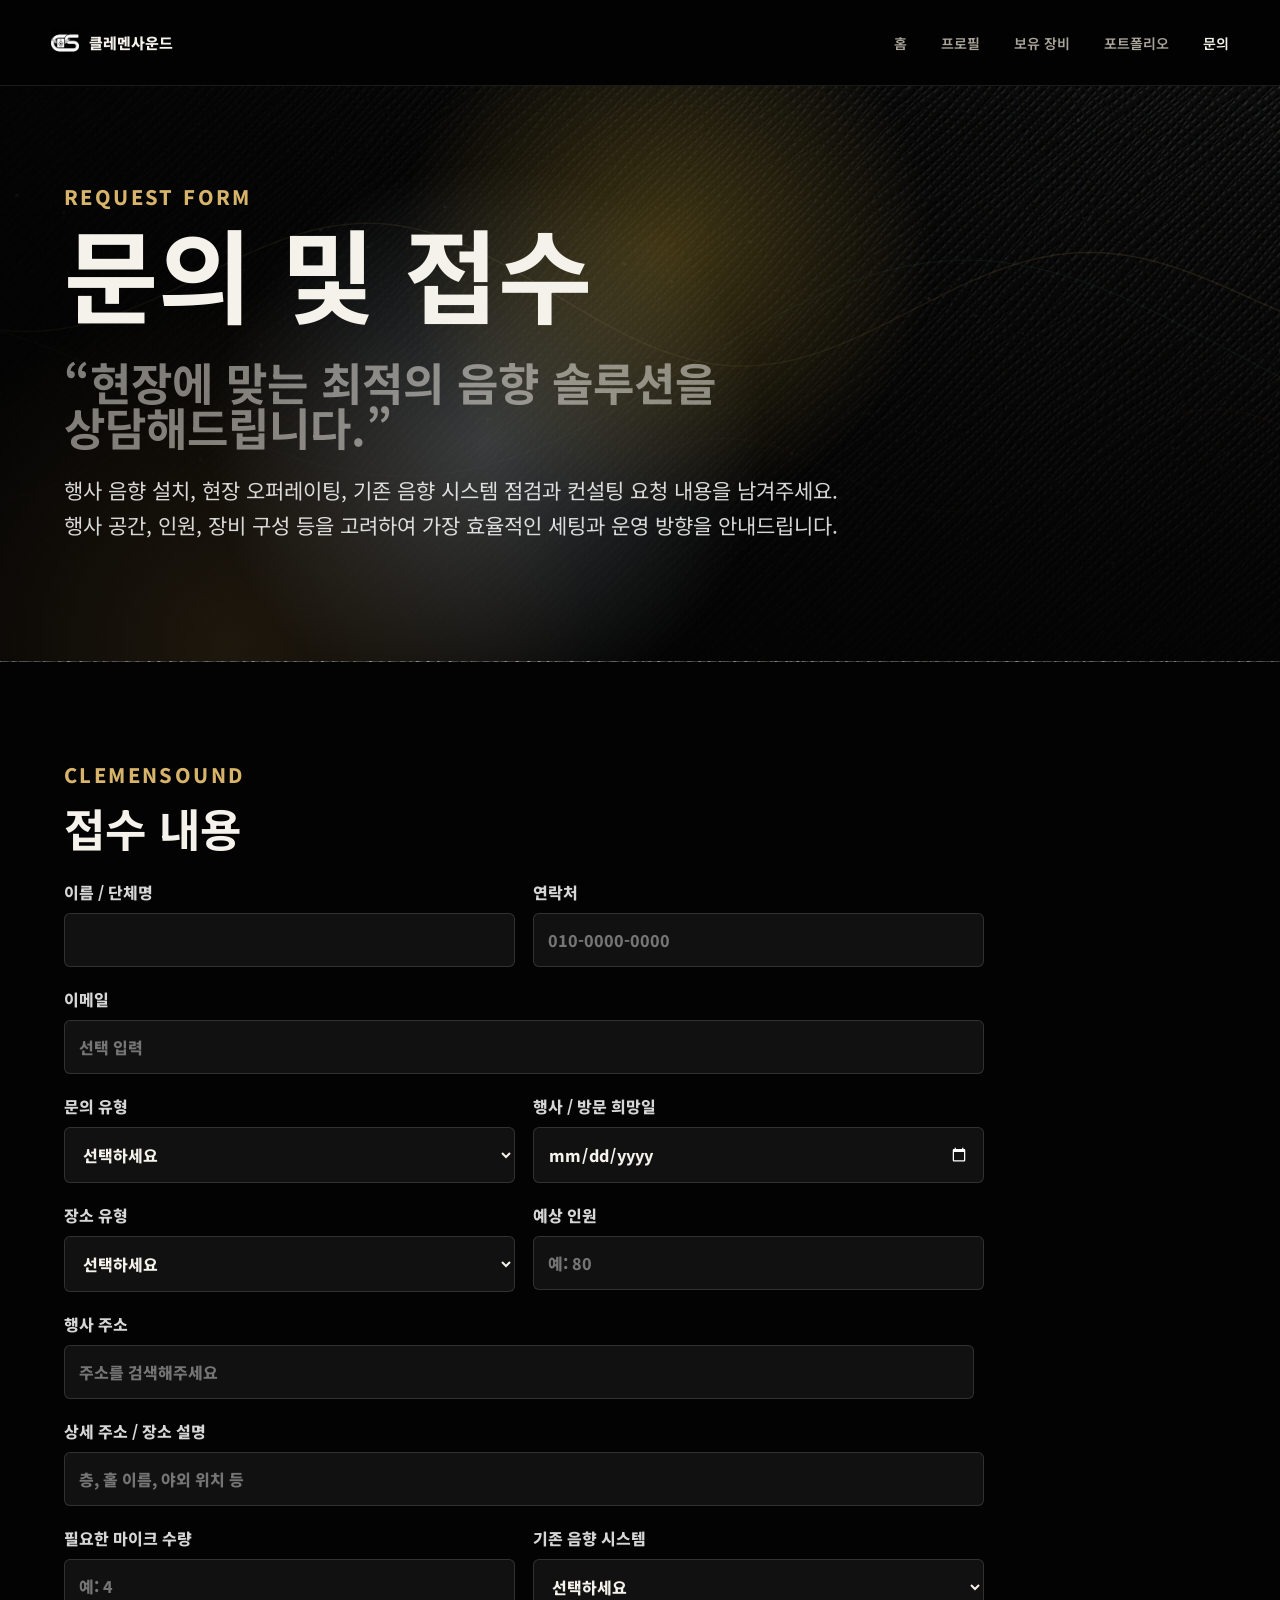
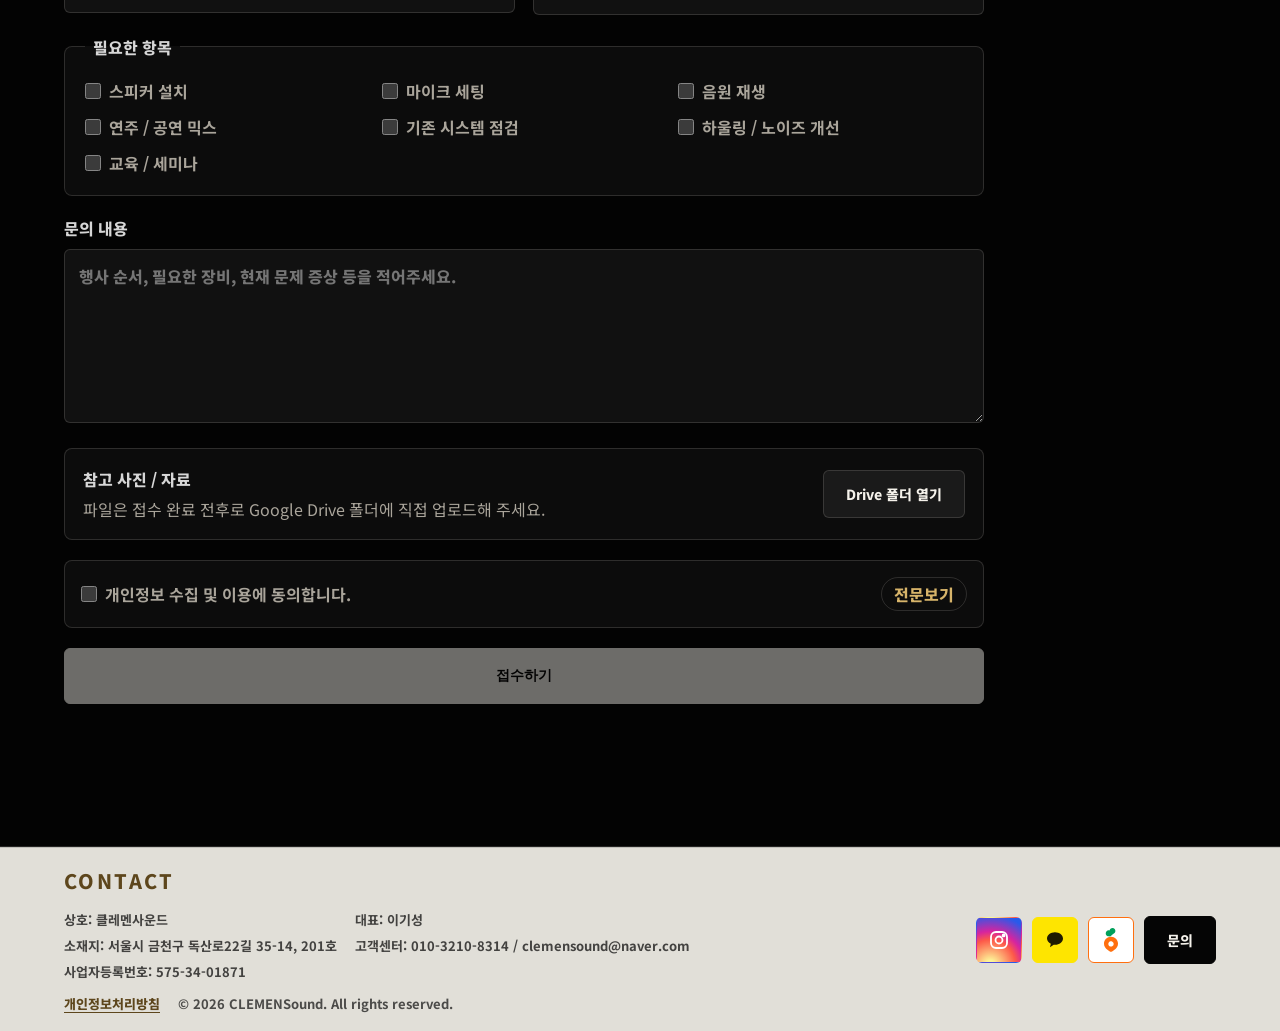
==== commit 6086446a: "REEDIT2" ====
--- a/contact.html
+++ b/contact.html
@@ -17,7 +17,7 @@
     <link rel="stylesheet" href="styles.css" />
     <script src="https://t1.daumcdn.net/mapjsapi/bundle/postcode/prod/postcode.v2.js" defer></script>
   </head>
-  <body data-page="contact" data-footer-title="">
+  <body data-page="contact">
     <div data-header></div>
 
     <main class="contact-page">
--- a/styles.css
+++ b/styles.css
@@ -17,7 +17,7 @@
   --gold: #d7b46a;
   --red: #d95f50;
   --cyan: #77d7d5;
-  --hero-bg-image: url("assets/images/Saffiano_BG_Garo.jpg");
+  --hero-bg-image: url("assets/logo_bg_icons/Saffiano_BG_Garo.jpg");
 }
 
 * {
@@ -815,6 +815,19 @@
 }
 
 .social-link.kakao svg {
+  width: 24px;
+  height: 24px;
+  fill: currentColor;
+  stroke: none;
+}
+
+.social-link.daangn {
+  color: #ff6f0f;
+  background: #fff;
+  border-color: #ff6f0f;
+}
+
+.social-link.daangn svg {
   width: 24px;
   height: 24px;
   fill: currentColor;
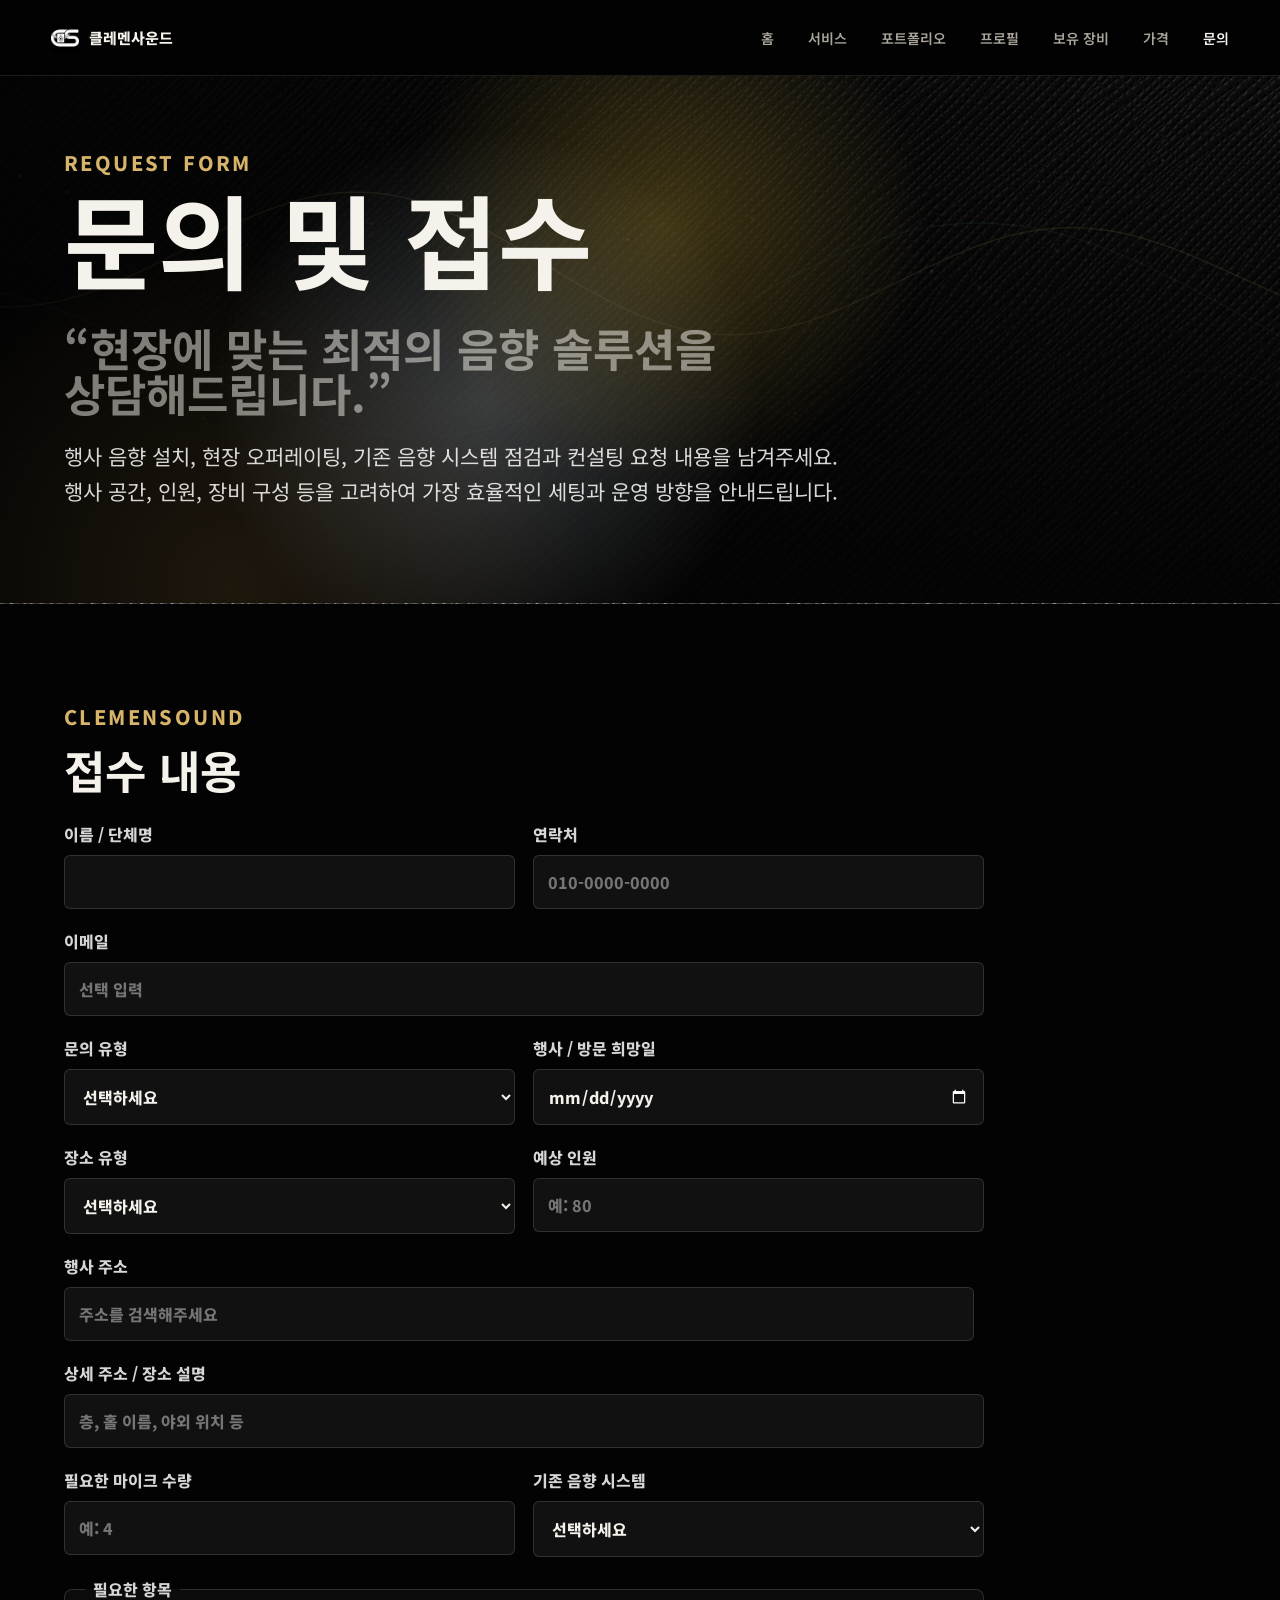
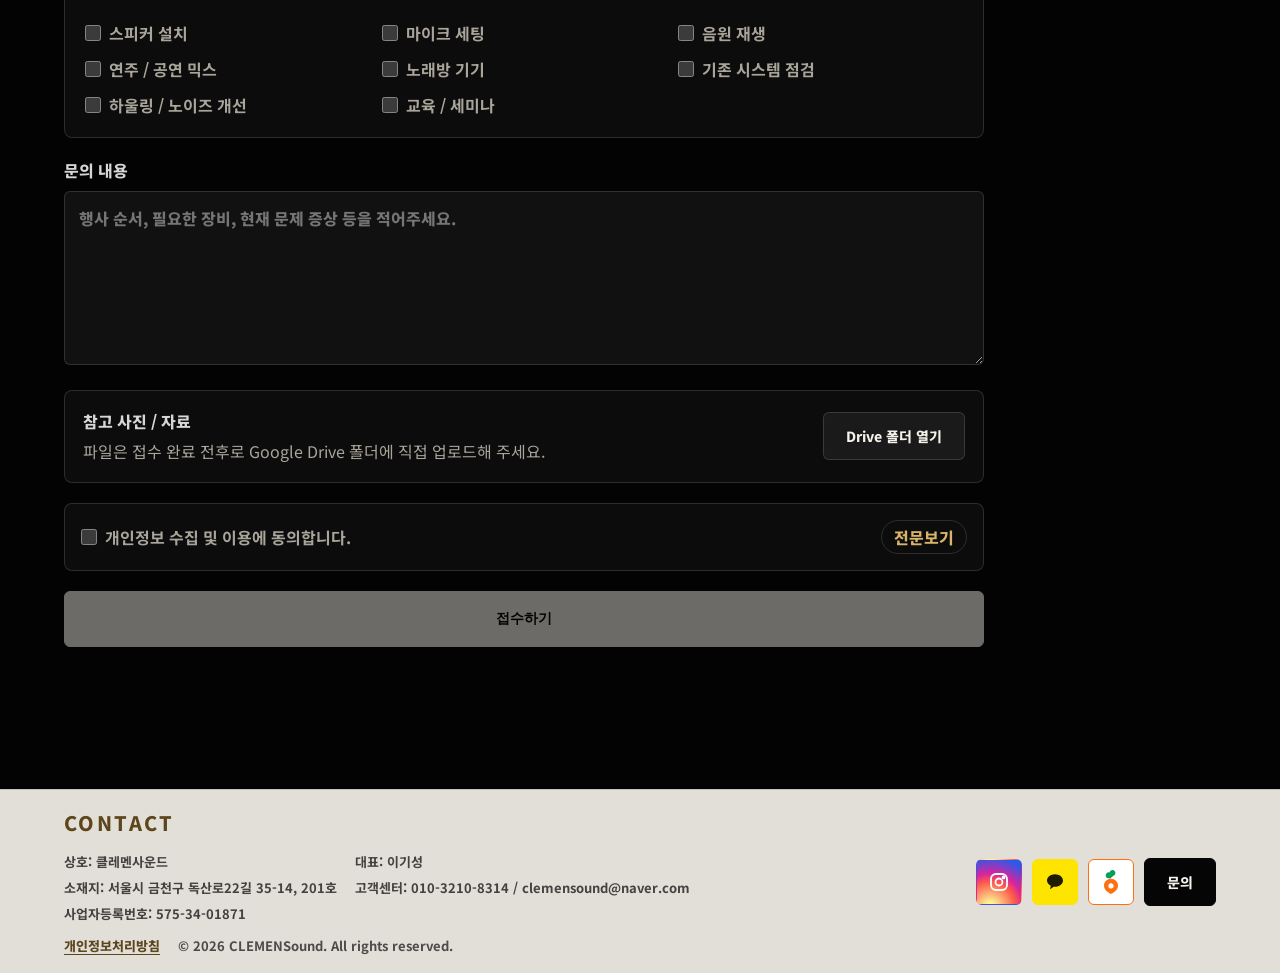
==== commit 5f66358b: "EDIT" ====
--- a/contact.html
+++ b/contact.html
@@ -3,11 +3,21 @@
   <head>
     <meta charset="utf-8" />
     <meta name="viewport" content="width=device-width, initial-scale=1" />
-    <title>Contact · CLEMENSound</title>
+    <title>문의 및 견적 접수 | 행사·공연 음향 · CLEMENSound</title>
     <meta
       name="description"
       content="CLEMENSound 음향 시스템 설치, 오퍼레이팅, 점검과 컨설팅 문의 접수 페이지입니다."
     />
+    <meta name="keywords" content="음향 견적 문의, 행사 음향 문의, 공연 음향 문의, 음향 점검 문의, 클레멘사운드 연락처" />
+    <meta name="robots" content="index, follow" />
+    <link rel="canonical" href="https://clemensound.com/contact.html" />
+    <meta property="og:type" content="website" />
+    <meta property="og:site_name" content="CLEMENSound" />
+    <meta property="og:title" content="문의 및 견적 접수 | 행사·공연 음향 · CLEMENSound" />
+    <meta property="og:description" content="행사 음향, 공연 음향, 시스템 점검과 컨설팅 요청을 남겨주세요. 현장 조건에 맞춰 상담합니다." />
+    <meta property="og:url" content="https://clemensound.com/contact.html" />
+    <meta property="og:image" content="https://clemensound.com/assets/logo_bg_icons/CLEMENSound-Logo-WH.png" />
+    <meta name="twitter:card" content="summary_large_image" />
     <link rel="preconnect" href="https://fonts.googleapis.com" />
     <link rel="preconnect" href="https://fonts.gstatic.com" crossorigin />
     <link
@@ -127,6 +137,7 @@
               <label><input type="checkbox" name="needs" value="마이크 세팅" /> 마이크 세팅</label>
               <label><input type="checkbox" name="needs" value="음원 재생" /> 음원 재생</label>
               <label><input type="checkbox" name="needs" value="연주 / 공연 믹스" /> 연주 / 공연 믹스</label>
+              <label><input type="checkbox" name="needs" value="노래방 기기" /> 노래방 기기</label>
               <label><input type="checkbox" name="needs" value="기존 시스템 점검" /> 기존 시스템 점검</label>
               <label><input type="checkbox" name="needs" value="하울링 / 노이즈 개선" /> 하울링 / 노이즈 개선</label>
               <label><input type="checkbox" name="needs" value="교육 / 세미나" /> 교육 / 세미나</label>
--- a/styles.css
+++ b/styles.css
@@ -1,9 +1,9 @@
 :root {
   color-scheme: dark;
   --font-main: "Century Gothic", "HY태백", "HYTaebaek", "Noto Sans KR", "Malgun Gothic", system-ui, sans-serif;
-  --header-height: 86px;
-  --mobile-header-height: 70px;
-  --hero-height: 46vh;
+  --header-height: 76px;
+  --mobile-header-height: 62px;
+  --hero-height: 38vh;
   /* Responsive reference widths: iPad Air 13 = 1024px, iPhone 16 Pro Max = 440px. */
   --breakpoint-ipad-air-13: 1024px;
   --breakpoint-iphone-16-pro-max: 440px;
@@ -45,6 +45,18 @@
   text-decoration: none;
 }
 
+.visually-hidden {
+  position: absolute;
+  width: 1px;
+  height: 1px;
+  padding: 0;
+  margin: -1px;
+  overflow: hidden;
+  clip: rect(0, 0, 0, 0);
+  white-space: nowrap;
+  border: 0;
+}
+
 .site-header {
   position: fixed;
   inset: 0 0 auto;
@@ -53,7 +65,7 @@
   min-height: var(--header-height);
   display: flex;
   align-items: center;
-  padding: 22px clamp(20px, 4vw, 56px);
+  padding: 16px clamp(20px, 4vw, 56px);
   border-bottom: 1px solid rgba(245, 242, 235, 0.1);
   background: rgba(3, 3, 3, 0.82);
   backdrop-filter: blur(18px);
@@ -105,6 +117,12 @@
   font-weight: 600;
 }
 
+.nav-item {
+  position: relative;
+  display: flex;
+  align-items: center;
+}
+
 .nav-links a:hover {
   color: var(--text);
 }
@@ -112,6 +130,44 @@
 .nav-links a.is-active,
 .nav-links a[aria-current="page"] {
   color: var(--text);
+}
+
+.nav-submenu {
+  position: absolute;
+  top: calc(100% + 18px);
+  left: 50%;
+  display: grid;
+  min-width: 176px;
+  padding: 8px;
+  border: 1px solid var(--line);
+  border-radius: 8px;
+  background: rgba(13, 14, 16, 0.98);
+  box-shadow: 0 18px 42px rgba(0, 0, 0, 0.38);
+  opacity: 0;
+  visibility: hidden;
+  transform: translate(-50%, -6px);
+  transition: opacity 0.18s ease, transform 0.18s ease, visibility 0.18s ease;
+}
+
+.nav-submenu a {
+  display: block;
+  padding: 10px 12px;
+  border-radius: 6px;
+  color: var(--muted);
+  white-space: nowrap;
+}
+
+.nav-submenu a:hover,
+.nav-submenu a:focus {
+  color: var(--text);
+  background: rgba(215, 180, 106, 0.12);
+}
+
+.nav-item:hover .nav-submenu,
+.nav-item:focus-within .nav-submenu {
+  opacity: 1;
+  visibility: visible;
+  transform: translate(-50%, 0);
 }
 
 /* Hero common: index(.hero) and sub pages(.page-hero) share the same base. */
@@ -138,13 +194,13 @@
 
 /* Index hero layout. */
 .hero {
-  min-height: calc(var(--hero-height) + var(--header-height));
-  padding: calc(var(--header-height) + clamp(58px, 8vw, 96px)) clamp(20px, 5vw, 72px) 30px;
+  min-height: var(--hero-height);
+  padding: calc(var(--header-height) + clamp(28px, 5vw, 54px)) clamp(20px, 5vw, 72px) clamp(30px, 5vw, 54px);
 }
 
 /* Sub page hero layout. */
 .page-hero {
-  padding: clamp(58px, 8vw, 96px) clamp(20px, 5vw, 72px);
+  padding: clamp(42px, 6vw, 72px) clamp(20px, 5vw, 72px);
 }
 
 /* Hero visual layers. Text must sit above .hero-shade with z-index: 1. */
@@ -174,6 +230,10 @@
   z-index: 1;
   width: min(1180px, 100%);
   padding-bottom: clamp(32px, 6vh, 62px);
+}
+
+.hero .hero-inner {
+  padding-bottom: 0;
 }
 
 /* Small gold label used in hero and section headings. */
@@ -205,6 +265,33 @@
 .brand span,
 #hero-title {
   white-space: nowrap;
+}
+
+#hero-title {
+  display: inline-flex;
+  align-items: baseline;
+  gap: clamp(8px, 1.2vw, 16px);
+  margin-bottom: clamp(22px, 3vw, 38px);
+}
+
+#hero-title span:last-child {
+  color: #f5f2eb;
+  background: linear-gradient(92deg, #ffffff 0%, #c0c0c0 46%, var(--gold) 100%);
+}
+
+@supports ((-webkit-background-clip: text) or (background-clip: text)) {
+  #hero-title span:last-child {
+    color: transparent;
+    -webkit-text-fill-color: transparent;
+    -webkit-background-clip: text;
+    background-clip: text;
+  }
+}
+
+@supports not ((-webkit-background-clip: text) or (background-clip: text)) {
+  #hero-title span:last-child {
+    background: none;
+  }
 }
 
 h2,
@@ -249,6 +336,19 @@
   opacity: 0.5;
 }
 
+.hero h2 {
+  max-width: none;
+  margin-bottom: clamp(18px, 2.4vw, 30px);
+  white-space: nowrap;
+}
+
+.hero h3 {
+  margin-bottom: clamp(16px, 2vw, 26px);
+  color: var(--text);
+  font-size: clamp(20px, 2.2vw, 34px);
+  line-height: 1.28;
+}
+
 /* Hero body copy. Exclude .eyebrow so its gold color and size remain intact. */
 .hero-inner > p:not(.eyebrow),
 .page-hero > p:not(.eyebrow) {
@@ -436,7 +536,7 @@
 .service-overview{
   padding:24px;
   background: var(--panel);
-  margin-top:-20px;
+  margin-top: clamp(34px, 4vw, 58px);
   margin-bottom:20px;
   text-align:center;
   position: relative;
@@ -512,6 +612,356 @@
 
 .setup-operation-section {
   border-bottom: 1px solid var(--line);
+}
+
+.concerns-section {
+  display: grid;
+  grid-template-columns: minmax(0, 0.95fr) minmax(320px, 0.72fr);
+  gap: clamp(28px, 6vw, 86px);
+  align-items: start;
+  padding: clamp(72px, 9vw, 50px) clamp(20px, 5vw, 72px);
+  border-bottom: 1px solid var(--line);
+  background:
+    linear-gradient(145deg, rgba(119, 215, 213, 0.08), transparent 30%),
+    #050506;
+}
+
+.concerns-copy {
+  grid-column: 1 / -1;
+  width: 100%;
+}
+
+.concerns-copy h2,
+.solutions-heading h1,
+.solutions-heading h2 {
+  margin-bottom: 24px;
+  color: var(--text);
+  font-size: clamp(36px, 5.4vw, 78px);
+  line-height: 1.08;
+}
+
+.concerns-copy .eyebrow,
+.why-copy .eyebrow,
+.solutions-heading .eyebrow {
+  margin-bottom: 18px;
+  font-size: clamp(14px, 1.1vw, 18px);
+  line-height: 1.35;
+  letter-spacing: 0.16em;
+}
+
+.why-copy .eyebrow {
+  color: var(--gold);
+}
+
+.concerns-media {
+  align-self: stretch;
+  width: 100%;
+  margin: 0;
+  border: 1px solid var(--line);
+  border-radius: 8px;
+  background:
+    linear-gradient(135deg, rgba(215, 180, 106, 0.16), transparent 38%),
+    #101114;
+  overflow: hidden;
+}
+
+.concerns-media img {
+  display: block;
+  width: 100%;
+  height: auto;
+}
+
+.concerns-closing {
+  margin: 30px 0 0;
+  color: var(--text);
+  font-size: clamp(22px, 2.4vw, 34px);
+  font-weight: 800;
+  line-height: 1.25;
+}
+
+.why-section {
+  display: grid;
+  grid-template-columns: minmax(0, 0.95fr) minmax(320px, 0.72fr);
+  gap: clamp(28px, 6vw, 86px);
+  align-items: start;
+  padding: clamp(72px, 9vw, 50px) clamp(20px, 5vw, 72px);
+  border-bottom: 1px solid var(--line);
+  background:
+    linear-gradient(135deg, rgba(215, 180, 106, 0.1), transparent 34%),
+    linear-gradient(180deg, rgba(255, 255, 255, 0.035), transparent 42%),
+    #070708;
+}
+
+.why-copy {
+  width: 100%;
+}
+
+.why-copy h2 {
+  max-width: 100%;
+  margin-bottom: 24px;
+  color: var(--text);
+  font-size: clamp(36px, 5.4vw, 78px);
+  line-height: 1.08;
+}
+
+.why-copy p {
+  max-width: 100%;
+  margin-bottom: 18px;
+  color: var(--white-soft);
+  font-size: clamp(17px, 1.45vw, 21px);
+  line-height: 1.82;
+}
+
+.why-copy .why-lead,
+.why-copy .why-statement,
+.why-copy .why-closing {
+  color: var(--text);
+  font-weight: 800;
+}
+
+.why-copy .why-lead {
+  margin-bottom: 12px;
+  font-size: clamp(21px, 2vw, 30px);
+}
+
+.why-copy .why-statement {
+  margin-top: 34px;
+  font-size: clamp(20px, 1.8vw, 28px);
+}
+
+.why-copy .why-closing {
+  max-width: 100%;
+  margin: 34px 0 0;
+  padding-left: 18px;
+  border-left: 3px solid var(--gold);
+  color: #f8ead0;
+}
+
+.why-media {
+  align-self: start;
+  width: 100%;
+  margin: 0;
+  border: 1px solid var(--line);
+  border-radius: 8px;
+  background:
+    linear-gradient(135deg, rgba(215, 180, 106, 0.14), transparent 38%),
+    #101114;
+  overflow: hidden;
+}
+
+.why-media img {
+  display: block;
+  width: 100%;
+  height: auto;
+}
+
+.solutions-section {
+  padding: clamp(76px, 11vw, 142px) clamp(20px, 5vw, 72px);
+  border-bottom: 1px solid var(--line);
+  background: #030303;
+}
+
+.solutions-heading {
+  display: grid;
+  grid-template-columns: minmax(0, 0.95fr) minmax(320px, 0.72fr);
+  column-gap: clamp(28px, 6vw, 86px);
+  row-gap: 0;
+  align-items: start;
+  margin-bottom: 34px;
+}
+
+.solutions-heading h2 {
+  grid-column: 1;
+  margin-bottom: 0;
+}
+
+@media (min-width: 1025px) {
+  .concerns-copy h2,
+  .why-copy h2,
+  .solutions-heading h1,
+  .solutions-heading h2 {
+    white-space: nowrap;
+  }
+}
+
+.solution-grid {
+  display: grid;
+  gap: 1px;
+  width: 100%;
+  border: 1px solid var(--line);
+  background: var(--line);
+}
+
+.solution-card {
+  display: grid;
+  grid-template-columns: minmax(0, 0.95fr) minmax(320px, 0.72fr);
+  column-gap: clamp(24px, 4vw, 40px);
+  row-gap: clamp(16px, 2vw, 24px);
+  align-items: stretch;
+  padding: clamp(24px, 3.4vw, 42px);
+  min-width: 0;
+  overflow: hidden;
+  background:
+    linear-gradient(135deg, rgba(255, 255, 255, 0.055), transparent 36%),
+    var(--panel);
+}
+
+.solution-number {
+  width: fit-content;
+  margin-bottom: 14px;
+  padding: 7px 9px;
+  border: 1px solid rgba(215, 180, 106, 0.34);
+  border-radius: 6px;
+  color: var(--gold);
+  font-size: 12px;
+  font-weight: 800;
+}
+
+.solution-intro {
+  grid-column: 1;
+  min-width: 0;
+  padding: clamp(18px, 2.3vw, 24px);
+  border: 1px solid rgba(215, 180, 106, 0.18);
+  border-left: 3px solid var(--gold);
+  border-radius: 8px;
+  background:
+    linear-gradient(135deg, rgba(215, 180, 106, 0.12), transparent 38%),
+    rgba(255, 255, 255, 0.035);
+}
+
+.solution-title {
+  display: grid;
+  grid-template-columns: 38px minmax(0, 1fr);
+  align-items: center;
+  gap: 12px;
+  margin-bottom: 16px;
+  color: #f8ead0;
+  font-size: clamp(24px, 2.6vw, 38px);
+  line-height: 1.18;
+}
+
+.solution-icon {
+  width: 30px;
+  height: 30px;
+  object-fit: contain;
+  opacity: 0.95;
+}
+
+.solution-intro p {
+  margin-bottom: 0;
+  color: var(--white-soft);
+  font-size: clamp(15px, 1.12vw, 17px);
+  line-height: 1.66;
+}
+
+.solution-question-group {
+  display: grid;
+  gap: 8px;
+  margin-bottom: 16px;
+}
+
+.solution-question {
+  margin: 0;
+  padding: 12px 14px;
+  border-radius: 6px;
+  background: rgba(215, 180, 106, 0.1);
+  color: #f8ead0;
+  font-size: clamp(16px, 1.2vw, 18px);
+  font-weight: 800;
+  line-height: 1.55;
+}
+
+.solution-summary {
+  padding-top: 2px;
+}
+
+.solution-points {
+  grid-column: 1;
+  display: grid;
+  gap: 10px;
+  align-content: start;
+  min-width: 0;
+  margin-top: 0;
+}
+
+.solution-points div {
+  padding: 14px 16px;
+  border: 1px solid var(--line);
+  border-radius: 6px;
+  background: rgba(255, 255, 255, 0.04);
+}
+
+.solution-points strong {
+  display: block;
+  margin-bottom: 6px;
+  color: var(--gold);
+  font-size: 16px;
+  line-height: 1.45;
+}
+
+.solution-points p {
+  margin-bottom: 0;
+  color: var(--white-soft);
+  font-size: 14px;
+  line-height: 1.62;
+}
+
+.solution-media {
+  grid-column: 2;
+  grid-row: 1 / 3;
+  align-self: stretch;
+  width: 100%;
+  max-width: 100%;
+  min-width: 0;
+  min-height: 0;
+  height: 100%;
+  border: 1px solid var(--line);
+  border-radius: 8px;
+  background:
+    linear-gradient(135deg, rgba(215, 180, 106, 0.16), transparent 38%),
+    linear-gradient(180deg, rgba(255, 255, 255, 0.08), rgba(255, 255, 255, 0.02)),
+    #101114;
+  overflow: hidden;
+}
+
+.solution-media img {
+  width: 100%;
+  height: 100%;
+  display: block;
+  object-fit: cover;
+}
+
+.service-anchor-nav {
+  display: flex;
+  flex-wrap: wrap;
+  gap: 10px;
+  margin: 24px 0 0;
+}
+
+.service-anchor-nav a {
+  padding: 10px 14px;
+  border: 1px solid rgba(215, 180, 106, 0.34);
+  border-radius: 6px;
+  color: #f8ead0;
+  background: rgba(215, 180, 106, 0.08);
+  font-size: 14px;
+  font-weight: 800;
+}
+
+.service-anchor-nav a:hover,
+.service-anchor-nav a:focus {
+  border-color: rgba(215, 180, 106, 0.68);
+  background: rgba(215, 180, 106, 0.16);
+}
+
+.service-anchor-nav a[aria-selected="true"] {
+  border-color: var(--gold);
+  color: #050505;
+  background: var(--gold);
+}
+
+.service-tab-panel[hidden] {
+  display: none;
 }
 
 .education-section {
@@ -844,6 +1294,8 @@
 .profile-page,
 .portfolio-page,
 .equipment-page,
+.service-page,
+.price-page,
 .contact-page {
   padding-top: var(--header-height);
 }
@@ -937,6 +1389,14 @@
 .portfolio-section {
   padding: clamp(62px, 9vw, 112px) clamp(20px, 5vw, 72px);
   border-bottom: 1px solid var(--line);
+}
+
+.service-page .solutions-section {
+  padding: clamp(62px, 9vw, 112px) clamp(20px, 5vw, 72px);
+}
+
+.service-page .solutions-heading {
+  grid-template-columns: 1fr;
 }
 
 .portfolio-grid {
@@ -1302,6 +1762,25 @@
   transform: scale(1.04);
 }
 
+.equipment-photo-empty {
+  color: var(--muted);
+  cursor: default;
+  font-size: 13px;
+  font-weight: 750;
+}
+
+.equipment-photo-empty span {
+  display: inline-flex;
+  min-height: 34px;
+  align-items: center;
+  justify-content: center;
+  padding: 0 13px;
+  border: 1px solid rgba(215, 180, 106, 0.36);
+  border-radius: 999px;
+  color: var(--gold);
+  background: rgba(215, 180, 106, 0.08);
+}
+
 .image-preview-layer {
   position: fixed;
   inset: 0;
@@ -1649,6 +2128,25 @@
   }
 }
 
+.scroll-reveal {
+  opacity: 0;
+  transform: translateY(22px);
+  transition:
+    opacity 800ms ease,
+    transform 800ms cubic-bezier(0.22, 1, 0.36, 1);
+  transition-delay: var(--reveal-delay, 0ms);
+  will-change: opacity, transform;
+}
+
+.scroll-reveal.scroll-reveal-from-right {
+  transform: translateX(36px);
+}
+
+.scroll-reveal.is-visible {
+  opacity: 1;
+  transform: translateY(0);
+}
+
 /* iPad Air 13-inch portrait and below: 1024px x 1366px CSS viewport. */
 /* iPad Air 13-inch refinements. */
 @media (max-width: 1024px) {
@@ -1669,17 +2167,42 @@
   }
 
   .hero {
-    min-height: calc(var(--hero-height) + var(--header-height));
+    min-height: var(--hero-height);
   }
 
   .hero-metrics,
   .work-grid,
   .education-grid,
+  .concerns-section,
+  .why-section,
+  .solutions-heading,
+  .solution-card,
   .studio-section,
   .portfolio-grid,
   .form-grid,
   .service-checks {
     grid-template-columns: 1fr;
+  }
+
+  .solution-intro,
+  .solution-points,
+  .solution-media {
+    grid-column: 1;
+  }
+
+  .solution-points,
+  .solution-media {
+    grid-row: auto;
+  }
+
+  .solution-media {
+    min-height: 0;
+    height: auto;
+    aspect-ratio: 16 / 9;
+  }
+
+  .concerns-media {
+    min-height: 0;
   }
 
   .equipment-head {
@@ -1774,7 +2297,7 @@
   }
 
   .site-header {
-    padding: 18px 18px;
+    padding: 10px 18px;
   }
 
   .brand {
@@ -1784,7 +2307,7 @@
   .hero,
   .page-hero {
     min-height: var(--hero-height);
-    padding-top: 104px;
+    padding-top: 86px;
   }
 
   .hero-metrics {
@@ -1807,6 +2330,8 @@
   .profile-page,
   .portfolio-page,
   .equipment-page,
+  .service-page,
+  .price-page,
   .contact-page {
     padding-top: var(--mobile-header-height);
   }
@@ -2096,6 +2621,35 @@
     font-size: 18px;
   }
 
+  .nav-item {
+    display: block;
+    width: 100%;
+  }
+
+  .nav-submenu {
+    position: static;
+    display: grid;
+    width: 100%;
+    min-width: 0;
+    padding: 0 0 12px 18px;
+    border: 0;
+    border-bottom: 1px solid rgba(255, 255, 255, 0.08);
+    border-radius: 0;
+    background: transparent;
+    box-shadow: none;
+    opacity: 1;
+    visibility: visible;
+    transform: none;
+  }
+
+  .nav-submenu a {
+    min-height: 40px;
+    padding: 0;
+    border-bottom: 0;
+    color: var(--muted);
+    font-size: 15px;
+  }
+
   .nav-links.open {
     transform: translateY(0);
     visibility: visible;
@@ -2109,6 +2663,10 @@
 
   #hero-title {
     white-space: normal;
+    display: flex;
+    flex-wrap: wrap;
+    gap: 6px 10px;
+    margin-bottom: 22px;
   }
 
   h1 {
@@ -2116,20 +2674,45 @@
     line-height: 1.02;
   }
 
+  #hero-title span {
+    display: inline-block;
+    white-space: nowrap;
+  }
+
   h2 {
     font-size: clamp(30px, 9vw, 44px);
     line-height: 1.08;
+  }
+
+  .hero .eyebrow {
+    max-width: 320px;
+    margin-bottom: 18px;
+    font-size: 12px;
+    line-height: 1.5;
+  }
+
+  .hero h2 {
+    margin-bottom: 18px;
+    font-size: clamp(13px, 3.5vw, 18px);
+    line-height: 1.35;
+    opacity: 0.72;
+  }
+
+  .hero h3 {
+    margin-bottom: 16px;
+    font-size: 20px;
+    line-height: 1.35;
   }
 
   /* Mobile hero spacing shared by index and sub pages. */
   .hero,
   .page-hero {
     min-height: auto;
-    padding: 86px 20px 34px;
+    padding: 70px 20px 28px;
   }
 
   .hero {
-    padding-top: calc(var(--mobile-header-height) + 86px);
+    padding-top: calc(var(--mobile-header-height) + 58px);
   }
 
   .hero-inner {
@@ -2141,7 +2724,124 @@
   .hero-inner > p:not(.eyebrow),
   .page-hero > p:not(.eyebrow) {
     font-size: 16px;
-    line-height: 1.58;
+    line-height: 1.72;
+  }
+
+  .why-section {
+    padding: 54px 20px 58px;
+  }
+
+  .concerns-section,
+  .solutions-section {
+    padding: 54px 20px 58px;
+  }
+
+  .service-page .solutions-section {
+    padding: 54px 20px 58px;
+  }
+
+  .concerns-copy h2,
+  .solutions-heading h1,
+  .solutions-heading h2 {
+    margin-bottom: 20px;
+    font-size: clamp(30px, 9vw, 42px);
+    line-height: 1.18;
+  }
+
+  .concerns-copy .eyebrow,
+  .why-copy .eyebrow,
+  .solutions-heading .eyebrow {
+    margin-bottom: 12px;
+    font-size: 12px;
+    line-height: 1.45;
+    letter-spacing: 0.14em;
+  }
+
+  .concerns-closing {
+    margin-top: 24px;
+    font-size: 22px;
+  }
+
+  .solutions-heading {
+    margin-bottom: 26px;
+  }
+
+  .solution-card {
+    padding: 24px;
+    row-gap: 16px;
+  }
+
+  .solution-title {
+    font-size: 25px;
+    line-height: 1.22;
+    grid-template-columns: 32px minmax(0, 1fr);
+    gap: 10px;
+  }
+
+  .solution-intro {
+    padding: 18px;
+  }
+
+  .solution-icon {
+    width: 26px;
+    height: 26px;
+  }
+
+  .solution-question {
+    padding: 12px 14px;
+    font-size: 16px;
+  }
+
+  .solution-question-group {
+    gap: 8px;
+    margin-bottom: 14px;
+  }
+
+  .solution-intro,
+  .solution-points,
+  .solution-media {
+    grid-column: 1;
+  }
+
+  .solution-points,
+  .solution-media {
+    grid-row: auto;
+  }
+
+  .solution-points div {
+    padding: 16px;
+  }
+
+  .solution-media {
+    min-height: 0;
+    height: auto;
+    aspect-ratio: 16 / 10;
+  }
+
+  .why-copy h2 {
+    margin-bottom: 20px;
+    font-size: clamp(30px, 9vw, 42px);
+    line-height: 1.18;
+  }
+
+  .why-copy p {
+    margin-bottom: 16px;
+    font-size: 16px;
+    line-height: 1.78;
+  }
+
+  .why-copy .why-lead {
+    font-size: 20px;
+  }
+
+  .why-copy .why-statement {
+    margin-top: 26px;
+    font-size: 19px;
+  }
+
+  .why-copy .why-closing {
+    margin-top: 26px;
+    padding-left: 14px;
   }
 
   .hero-metrics {
@@ -2164,6 +2864,8 @@
   .profile-page,
   .portfolio-page,
   .equipment-page,
+  .service-page,
+  .price-page,
   .contact-page {
     padding-top: var(--mobile-header-height);
   }
@@ -2272,8 +2974,14 @@
 
 @media (prefers-reduced-motion: reduce) {
   .nav-links,
-  .menu-toggle span {
+  .menu-toggle span,
+  .scroll-reveal {
     transition: none;
+  }
+
+  .scroll-reveal {
+    opacity: 1;
+    transform: none;
   }
 }
 
@@ -2303,3 +3011,670 @@
     grid-template-columns: 1fr;
   }
 }
+
+@media (max-width: 640px) {
+  .site-header {
+    min-height: var(--mobile-header-height);
+    padding: 10px 18px;
+  }
+
+  .header-inner {
+    gap: 12px;
+  }
+
+  .menu-toggle {
+    display: block;
+    flex: 0 0 auto;
+  }
+
+  .nav-links {
+    position: fixed;
+    top: var(--mobile-header-height);
+    left: 0;
+    z-index: 190;
+    display: flex;
+    width: 100%;
+    height: calc(100vh - var(--mobile-header-height));
+    height: calc(100dvh - var(--mobile-header-height));
+    margin: 0;
+    padding: 28px 20px 40px;
+    background: rgba(3, 3, 3, 0.97);
+    align-items: stretch;
+    justify-content: flex-start;
+    gap: 0;
+    transform: translateY(-100%);
+    transition: transform 0.28s ease;
+    visibility: hidden;
+    opacity: 0;
+    pointer-events: none;
+    border-top: 1px solid var(--line);
+    overflow-y: auto;
+  }
+
+  .nav-links a {
+    display: flex;
+    align-items: center;
+    min-height: 58px;
+    width: 100%;
+    padding: 0;
+    border-bottom: 1px solid rgba(255, 255, 255, 0.08);
+    color: var(--text);
+    font-size: 18px;
+  }
+
+  .nav-links.open {
+    transform: translateY(0);
+    visibility: visible;
+    opacity: 1;
+    pointer-events: auto;
+  }
+
+  #hero-title {
+    width: 100%;
+    max-width: 100%;
+    font-size: clamp(38px, 10vw, 44px);
+    line-height: 1.04;
+  }
+
+  .hero h2 {
+    font-size: clamp(13px, 3.5vw, 18px);
+  }
+}
+
+.price-page {
+  background:
+    radial-gradient(circle at 84% 10%, rgba(215, 180, 106, 0.12), transparent 28%),
+    radial-gradient(circle at 8% 36%, rgba(119, 215, 213, 0.08), transparent 26%),
+    var(--bg);
+}
+
+.price-container {
+  width: min(1180px, 100%);
+  margin: 0 auto;
+}
+
+.price-quick-nav {
+  position: relative;
+  z-index: 2;
+  display: grid;
+  width: min(1180px, calc(100% - 40px));
+  margin: 34px auto 0;
+  padding: 14px;
+  grid-template-columns: repeat(4, 1fr);
+  gap: 10px;
+  border: 1px solid var(--line);
+  border-radius: 16px;
+  background: rgba(13, 14, 16, 0.96);
+  box-shadow: 0 24px 80px rgba(0, 0, 0, 0.34);
+}
+
+.price-quick-nav a {
+  display: flex;
+  min-height: 58px;
+  align-items: center;
+  justify-content: center;
+  padding: 12px;
+  border-radius: 10px;
+  color: var(--white-soft);
+  font-size: 14px;
+  font-weight: 700;
+  text-align: center;
+}
+
+.price-quick-nav a:hover {
+  background: rgba(215, 180, 106, 0.12);
+  color: var(--gold);
+}
+
+.price-section {
+  padding: 104px clamp(20px, 4vw, 56px);
+}
+
+.price-section-heading {
+  max-width: 780px;
+  margin-bottom: 70px;
+}
+
+.price-section-heading h2 {
+  margin: 0 0 20px;
+  font-size: clamp(32px, 5vw, 56px);
+  line-height: 1.18;
+}
+
+.price-section-heading p {
+  margin: 0;
+  color: var(--muted);
+  font-size: 17px;
+  line-height: 1.8;
+}
+
+.price-block {
+  scroll-margin-top: calc(var(--header-height) + 24px);
+}
+
+.price-block + .price-block {
+  margin-top: 100px;
+}
+
+.price-block-heading {
+  display: flex;
+  align-items: flex-start;
+  gap: 20px;
+  margin-bottom: 34px;
+}
+
+.price-block-heading > span {
+  display: flex;
+  flex: 0 0 48px;
+  width: 48px;
+  height: 48px;
+  align-items: center;
+  justify-content: center;
+  border: 1px solid rgba(215, 180, 106, 0.58);
+  border-radius: 50%;
+  color: var(--gold);
+  font-size: 14px;
+  font-weight: 800;
+}
+
+.price-block-heading h3 {
+  margin: 0 0 9px;
+  font-size: clamp(25px, 3vw, 35px);
+}
+
+.price-block-heading p {
+  margin: 0;
+  color: var(--muted);
+  line-height: 1.75;
+}
+
+.price-card-grid,
+.price-page .education-grid {
+  display: grid;
+  grid-template-columns: repeat(3, 1fr);
+  gap: 22px;
+}
+
+.price-card,
+.price-page .education-card {
+  position: relative;
+  display: flex;
+  min-height: 100%;
+  flex-direction: column;
+  padding: 34px;
+  border: 1px solid var(--line);
+  border-radius: 16px;
+  background:
+    linear-gradient(145deg, rgba(245, 242, 235, 0.046), rgba(245, 242, 235, 0.012)),
+    var(--panel);
+  transition:
+    transform 0.24s ease,
+    border-color 0.24s ease;
+}
+
+.price-card:hover {
+  transform: translateY(-5px);
+  border-color: rgba(215, 180, 106, 0.5);
+}
+
+.price-card.is-featured {
+  border-color: rgba(215, 180, 106, 0.72);
+  background:
+    linear-gradient(145deg, rgba(215, 180, 106, 0.16), rgba(245, 242, 235, 0.024)),
+    var(--panel);
+  box-shadow: 0 24px 80px rgba(0, 0, 0, 0.32);
+}
+
+.price-recommend {
+  position: absolute;
+  top: 18px;
+  right: 18px;
+  padding: 7px 12px;
+  border-radius: 999px;
+  background: var(--gold);
+  color: #111;
+  font-size: 12px;
+  font-weight: 850;
+}
+
+.price-card-label {
+  display: inline-block;
+  margin-bottom: 18px;
+  color: var(--gold);
+  font-size: 12px;
+  font-weight: 850;
+  letter-spacing: 0.15em;
+  text-transform: uppercase;
+}
+
+.price-card h4,
+.price-page .education-card h4 {
+  margin: 0 0 16px;
+  font-size: 24px;
+}
+
+.price-amount {
+  display: flex;
+  align-items: flex-end;
+  gap: 7px;
+  margin-bottom: 26px;
+  flex-wrap: wrap;
+}
+
+.price-amount strong,
+.price-page .education-card strong {
+  color: var(--gold);
+  font-size: clamp(27px, 3vw, 34px);
+}
+
+.price-meta,
+.price-extra-grid small {
+  padding-bottom: 4px;
+  color: var(--muted);
+  font-size: 12px;
+  font-weight: 700;
+}
+
+.price-meta {
+  display: inline-flex;
+  align-items: center;
+  gap: 6px;
+  line-height: 1.2;
+  white-space: nowrap;
+}
+
+.price-from {
+  color: var(--muted);
+  font-size: 14px;
+  font-weight: 750;
+  line-height: 1.1;
+}
+
+.price-vat-pill {
+  display: inline-flex;
+  min-height: 22px;
+  align-items: center;
+  justify-content: center;
+  padding: 3px 9px;
+  border: 1px solid rgba(215, 180, 106, 0.48);
+  border-radius: 999px;
+  background: rgba(215, 180, 106, 0.1);
+  color: var(--gold);
+  font-size: 11px;
+  font-weight: 800;
+  line-height: 1;
+  white-space: nowrap;
+}
+
+.price-card ul {
+  margin: 0;
+  padding: 24px 0 0;
+  border-top: 1px solid var(--line);
+  list-style: none;
+}
+
+.price-card li {
+  position: relative;
+  margin-bottom: 13px;
+  padding-left: 19px;
+  color: var(--white-soft);
+  font-size: 15px;
+  line-height: 1.65;
+}
+
+.price-card li::before {
+  position: absolute;
+  top: 10px;
+  left: 0;
+  width: 5px;
+  height: 5px;
+  border-radius: 50%;
+  background: var(--gold);
+  content: "";
+}
+
+.price-card > p {
+  margin: auto 0 0;
+  padding-top: 24px;
+  color: var(--muted);
+  font-size: 14px;
+  line-height: 1.75;
+}
+
+.price-table-wrap {
+  overflow-x: auto;
+  border: 1px solid var(--line);
+  border-radius: 16px;
+  background: var(--panel);
+}
+
+.price-table {
+  width: 100%;
+  border-collapse: collapse;
+}
+
+.price-table th,
+.price-table td {
+  padding: 22px 24px;
+  border-bottom: 1px solid var(--line);
+  text-align: left;
+  vertical-align: middle;
+}
+
+.price-table th {
+  background: rgba(215, 180, 106, 0.09);
+  color: var(--gold);
+  font-size: 14px;
+}
+
+.price-table td {
+  color: var(--white-soft);
+  line-height: 1.65;
+}
+
+.price-table td:last-child {
+  color: var(--gold);
+  font-weight: 750;
+  white-space: nowrap;
+}
+
+.price-table tr:last-child td {
+  border-bottom: 0;
+}
+
+.simple-price-table {
+  max-width: 860px;
+}
+
+.simple-price-note {
+  max-width: 860px;
+  margin: 22px 0 0;
+  padding: 18px 22px;
+  border-left: 3px solid var(--gold);
+  background: rgba(245, 242, 235, 0.04);
+  color: var(--muted);
+  line-height: 1.7;
+}
+
+.simple-option-section {
+  margin-top: 92px;
+}
+
+.simple-option-grid {
+  display: grid;
+  grid-template-columns: repeat(3, 1fr);
+  gap: 16px;
+}
+
+.simple-option-grid article {
+  min-height: 180px;
+  padding: 28px;
+  border: 1px solid var(--line);
+  border-radius: 16px;
+  background:
+    linear-gradient(145deg, rgba(245, 242, 235, 0.046), rgba(245, 242, 235, 0.012)),
+    var(--panel);
+}
+
+.simple-option-grid article > span {
+  display: inline-flex;
+  min-height: 30px;
+  align-items: center;
+  justify-content: center;
+  margin-bottom: 20px;
+  padding: 0 11px;
+  border: 1px solid rgba(215, 180, 106, 0.45);
+  border-radius: 999px;
+  color: var(--gold);
+  font-size: 13px;
+  font-weight: 850;
+}
+
+.simple-option-grid strong {
+  display: block;
+  margin-bottom: 12px;
+  color: var(--text);
+  font-size: 21px;
+}
+
+.simple-option-grid p {
+  margin: 0;
+  color: var(--muted);
+  line-height: 1.72;
+}
+
+.simple-option-quote {
+  border-color: rgba(215, 180, 106, 0.56) !important;
+  background:
+    linear-gradient(145deg, rgba(215, 180, 106, 0.14), rgba(245, 242, 235, 0.018)),
+    var(--panel) !important;
+}
+
+.price-page .education-duration {
+  display: inline-block;
+  width: fit-content;
+  margin-bottom: 18px;
+  padding: 7px 11px;
+  border: 1px solid rgba(215, 180, 106, 0.42);
+  border-radius: 999px;
+  color: var(--gold);
+  font-size: 13px;
+  font-weight: 750;
+}
+
+.price-page .education-card p {
+  margin: 0;
+  color: var(--muted);
+  line-height: 1.78;
+}
+
+.price-extra-grid {
+  display: grid;
+  grid-template-columns: repeat(4, 1fr);
+  gap: 14px;
+}
+
+.price-extra-grid div {
+  display: flex;
+  min-height: 124px;
+  flex-direction: column;
+  justify-content: space-between;
+  padding: 23px;
+  border: 1px solid var(--line);
+  border-radius: 14px;
+  background: var(--panel);
+}
+
+.price-extra-grid span {
+  color: var(--muted);
+  font-size: 14px;
+}
+
+.price-extra-grid strong {
+  color: var(--gold);
+  font-size: 17px;
+  line-height: 1.45;
+}
+
+.price-extra-grid small {
+  display: inline-flex;
+  align-items: center;
+  gap: 6px;
+  padding-bottom: 0;
+}
+
+.price-notice {
+  margin-top: 74px;
+  padding: 34px;
+  border-left: 3px solid var(--gold);
+  background: rgba(245, 242, 235, 0.04);
+}
+
+.price-notice h3 {
+  margin: 0 0 20px;
+  font-size: 23px;
+}
+
+.price-notice ul {
+  margin: 0;
+  padding-left: 20px;
+}
+
+.price-notice li {
+  margin-bottom: 9px;
+  color: var(--muted);
+  line-height: 1.75;
+}
+
+.price-cta {
+  display: flex;
+  align-items: center;
+  justify-content: space-between;
+  gap: 30px;
+  margin-top: 50px;
+  padding: 42px;
+  border: 1px solid rgba(215, 180, 106, 0.45);
+  border-radius: 18px;
+  background: linear-gradient(135deg, rgba(215, 180, 106, 0.15), rgba(119, 215, 213, 0.04));
+}
+
+.price-cta span {
+  display: block;
+  margin-bottom: 8px;
+  color: var(--gold);
+  font-size: 14px;
+  font-weight: 750;
+}
+
+.price-cta h3 {
+  max-width: 760px;
+  margin: 0;
+  font-size: clamp(21px, 3vw, 30px);
+  line-height: 1.42;
+}
+
+.price-cta .button {
+  flex: 0 0 auto;
+  min-width: 166px;
+}
+
+@media (max-width: 1040px) {
+  .price-card-grid,
+  .price-page .education-grid {
+    grid-template-columns: 1fr;
+  }
+
+  .price-extra-grid {
+    grid-template-columns: repeat(2, 1fr);
+  }
+
+  .simple-option-grid {
+    grid-template-columns: 1fr 1fr;
+  }
+}
+
+@media (max-width: 700px) {
+  .price-quick-nav {
+    width: calc(100% - 28px);
+    margin-top: 24px;
+    padding: 10px;
+    grid-template-columns: 1fr 1fr;
+    gap: 5px;
+  }
+
+  .price-quick-nav a {
+    min-height: 52px;
+    padding: 9px 6px;
+    font-size: 13px;
+  }
+
+  .price-section {
+    padding: 80px 18px;
+  }
+
+  .price-section-heading {
+    margin-bottom: 56px;
+  }
+
+  .price-block + .price-block {
+    margin-top: 72px;
+  }
+
+  .price-block-heading {
+    gap: 13px;
+  }
+
+  .price-block-heading > span {
+    flex-basis: 39px;
+    width: 39px;
+    height: 39px;
+  }
+
+  .price-card,
+  .price-page .education-card {
+    padding: 26px 22px;
+  }
+
+  .price-extra-grid {
+    grid-template-columns: 1fr;
+  }
+
+  .simple-option-grid {
+    grid-template-columns: 1fr;
+  }
+
+  .price-extra-grid div {
+    min-height: 102px;
+  }
+
+  .price-table thead {
+    display: none;
+  }
+
+  .price-table,
+  .price-table tbody,
+  .price-table tr,
+  .price-table td {
+    display: block;
+    width: 100%;
+  }
+
+  .price-table tr {
+    padding: 19px 20px;
+    border-bottom: 1px solid var(--line);
+  }
+
+  .price-table tr:last-child {
+    border-bottom: 0;
+  }
+
+  .price-table td {
+    display: grid;
+    grid-template-columns: 92px minmax(0, 1fr);
+    gap: 14px;
+    padding: 7px 0;
+    border: 0;
+    white-space: normal;
+  }
+
+  .price-table td::before {
+    color: var(--muted);
+    font-size: 13px;
+    font-weight: 650;
+    content: attr(data-label);
+  }
+
+  .price-notice {
+    padding: 28px 22px;
+  }
+
+  .price-cta {
+    align-items: flex-start;
+    flex-direction: column;
+    padding: 30px 24px;
+  }
+
+  .price-cta .button {
+    width: 100%;
+  }
+}
